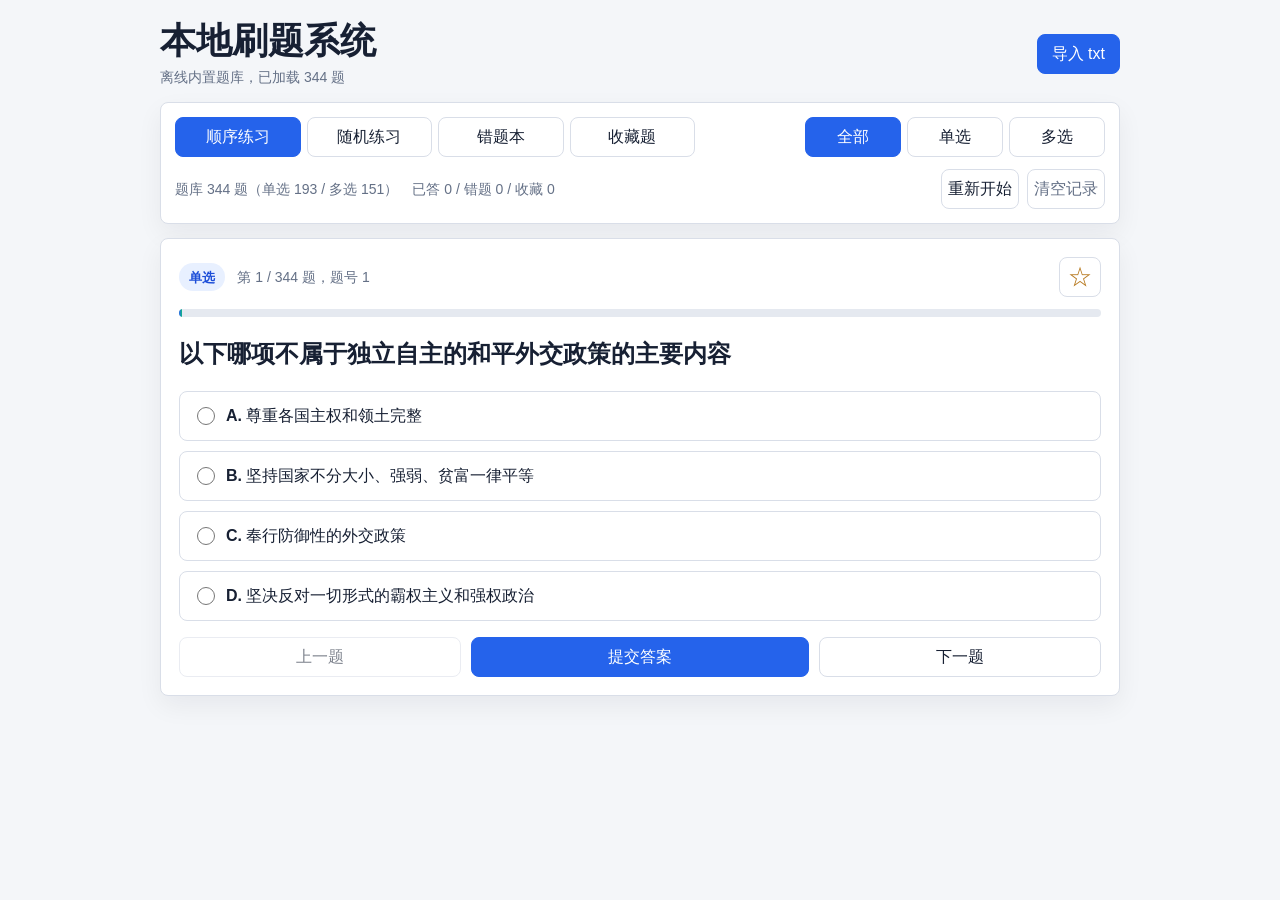
==== tablet-offline.html @ 7bf6f7c2 "publish local quiz system" ====
<!doctype html>
<html lang="zh-CN">
<head>
  <meta charset="utf-8">
  <meta name="viewport" content="width=device-width, initial-scale=1">
  <title>本地刷题系统</title>
  <meta name="theme-color" content="#2563eb">
  <meta name="apple-mobile-web-app-capable" content="yes">
  <meta name="apple-mobile-web-app-title" content="刷题系统">
  <meta name="apple-mobile-web-app-status-bar-style" content="default">
  <link rel="manifest" href="manifest.webmanifest">
  <link rel="icon" href="icon.svg" type="image/svg+xml">
  <style>
:root {
  color-scheme: light;
  --bg: #f4f6f9;
  --panel: #ffffff;
  --text: #172033;
  --muted: #647086;
  --line: #d9dee8;
  --primary: #2563eb;
  --primary-dark: #1d4ed8;
  --success: #15803d;
  --danger: #b91c1c;
  --warning: #b7791f;
  --focus: rgba(37, 99, 235, 0.18);
}

* {
  box-sizing: border-box;
}

body {
  margin: 0;
  min-height: 100vh;
  background: var(--bg);
  color: var(--text);
  font-family: -apple-system, BlinkMacSystemFont, "Segoe UI", "Microsoft YaHei", sans-serif;
  line-height: 1.5;
}

button,
input {
  font: inherit;
}

button {
  min-height: 40px;
  border: 1px solid var(--line);
  border-radius: 8px;
  background: #fff;
  color: var(--text);
  cursor: pointer;
  transition: background 0.15s ease, border-color 0.15s ease, color 0.15s ease;
}

button:hover {
  border-color: var(--primary);
}

button:focus-visible,
label:focus-within {
  outline: 3px solid var(--focus);
  outline-offset: 2px;
}

button:disabled {
  cursor: not-allowed;
  opacity: 0.55;
}

.app-shell {
  width: min(960px, calc(100% - 24px));
  margin: 0 auto;
  padding: 20px 0 32px;
}

.app-header {
  display: flex;
  align-items: center;
  justify-content: space-between;
  gap: 16px;
  margin-bottom: 14px;
}

.app-header h1 {
  margin: 0;
  font-size: clamp(24px, 4vw, 36px);
  line-height: 1.15;
  letter-spacing: 0;
}

.app-header p {
  margin: 6px 0 0;
  color: var(--muted);
  font-size: 14px;
}

.panel {
  border: 1px solid var(--line);
  border-radius: 8px;
  background: var(--panel);
  box-shadow: 0 10px 26px rgba(17, 24, 39, 0.06);
}

.controls-panel {
  padding: 14px;
  margin-bottom: 14px;
}

.control-row {
  display: flex;
  align-items: center;
  justify-content: space-between;
  gap: 12px;
}

.control-row.secondary {
  margin-top: 12px;
}

.segmented {
  display: grid;
  grid-template-columns: repeat(4, minmax(0, 1fr));
  gap: 6px;
  width: min(100%, 520px);
}

.segmented.compact {
  grid-template-columns: repeat(3, minmax(0, 1fr));
  width: min(100%, 300px);
}

.segmented button {
  padding: 0 12px;
  white-space: nowrap;
}

.segmented button.active {
  border-color: var(--primary);
  background: var(--primary);
  color: #fff;
}

.file-button {
  display: inline-flex;
  align-items: center;
  justify-content: center;
  min-height: 40px;
  padding: 0 14px;
  border: 1px solid var(--primary);
  border-radius: 8px;
  background: var(--primary);
  color: #fff;
  cursor: pointer;
  white-space: nowrap;
}

.file-button input {
  display: none;
}

.stats {
  display: flex;
  flex-wrap: wrap;
  gap: 8px 14px;
  color: var(--muted);
  font-size: 14px;
}

.action-row {
  display: flex;
  gap: 8px;
  white-space: nowrap;
}

.muted {
  color: var(--muted);
}

.empty-panel {
  padding: 28px;
  margin-bottom: 14px;
  text-align: center;
}

.empty-panel h2 {
  margin: 0 0 8px;
  font-size: 22px;
}

.empty-panel p {
  margin: 0;
  color: var(--muted);
}

.quiz-panel {
  padding: 18px;
}

.quiz-topline {
  display: flex;
  align-items: center;
  justify-content: space-between;
  gap: 12px;
  margin-bottom: 12px;
}

.badge {
  display: inline-flex;
  align-items: center;
  min-height: 28px;
  padding: 0 10px;
  border-radius: 999px;
  background: #e8f0ff;
  color: #1d4ed8;
  font-size: 13px;
  font-weight: 700;
}

#progressText {
  margin-left: 8px;
  color: var(--muted);
  font-size: 14px;
}

.favorite-btn {
  width: 42px;
  min-width: 42px;
  padding: 0;
  font-size: 24px;
  line-height: 1;
  color: var(--warning);
}

.favorite-btn.active {
  border-color: #f59e0b;
  background: #fff7e6;
}

.progress-track {
  height: 8px;
  overflow: hidden;
  border-radius: 999px;
  background: #e5e9f0;
}

.progress-bar {
  width: 0%;
  height: 100%;
  background: linear-gradient(90deg, var(--primary), #10b981);
  transition: width 0.2s ease;
}

.question-title {
  margin: 18px 0;
  font-size: clamp(19px, 2.4vw, 24px);
  line-height: 1.55;
  letter-spacing: 0;
  white-space: pre-wrap;
}

.options-form {
  display: grid;
  gap: 10px;
}

.option-item {
  display: grid;
  grid-template-columns: 24px 1fr;
  gap: 10px;
  align-items: start;
  min-height: 48px;
  padding: 12px;
  border: 1px solid var(--line);
  border-radius: 8px;
  background: #fff;
  cursor: pointer;
}

.option-item:hover {
  border-color: var(--primary);
}

.option-item input {
  width: 18px;
  height: 18px;
  margin-top: 3px;
  accent-color: var(--primary);
}

.option-text {
  min-width: 0;
  overflow-wrap: anywhere;
  white-space: pre-wrap;
}

.option-key {
  font-weight: 700;
}

.option-item.correct {
  border-color: rgba(21, 128, 61, 0.45);
  background: #f0fdf4;
}

.option-item.wrong {
  border-color: rgba(185, 28, 28, 0.45);
  background: #fef2f2;
}

.result-panel {
  margin-top: 14px;
  padding: 12px;
  border-radius: 8px;
  border: 1px solid var(--line);
  background: #f8fafc;
}

.result-panel.correct {
  border-color: rgba(21, 128, 61, 0.35);
  background: #f0fdf4;
  color: var(--success);
}

.result-panel.wrong {
  border-color: rgba(185, 28, 28, 0.35);
  background: #fef2f2;
  color: var(--danger);
}

.result-panel p {
  margin: 4px 0;
}

.nav-row {
  display: grid;
  grid-template-columns: 1fr 1.2fr 1fr;
  gap: 10px;
  margin-top: 16px;
}

.primary {
  border-color: var(--primary);
  background: var(--primary);
  color: #fff;
}

.primary:hover {
  border-color: var(--primary-dark);
  background: var(--primary-dark);
}

.hidden {
  display: none !important;
}

@media (max-width: 720px) {
  .app-shell {
    width: min(100% - 16px, 960px);
    padding-top: 12px;
  }

  .app-header,
  .control-row,
  .control-row.secondary {
    align-items: stretch;
    flex-direction: column;
  }

  .segmented,
  .segmented.compact {
    width: 100%;
  }

  .stats,
  .action-row {
    width: 100%;
  }

  .action-row {
    display: grid;
    grid-template-columns: 1fr 1fr;
  }

  .nav-row {
    grid-template-columns: 1fr;
  }
}

@media (max-width: 430px) {
  .segmented {
    grid-template-columns: repeat(2, minmax(0, 1fr));
  }

  .segmented.compact {
    grid-template-columns: repeat(3, minmax(0, 1fr));
  }

  .controls-panel,
  .quiz-panel {
    padding: 12px;
  }
}

</style>
</head>
<body>
  <main class="app-shell">
    <header class="app-header">
      <div>
        <h1>本地刷题系统</h1>
        <p id="bankStatus">正在读取 questions.txt...</p>
      </div>
      <label class="file-button">
        导入 txt
        <input id="fileInput" type="file" accept=".txt,text/plain">
      </label>
    </header>

    <section class="panel controls-panel" aria-label="练习控制">
      <div class="control-row">
        <div class="segmented" role="group" aria-label="练习模式">
          <button type="button" class="active" data-mode="sequence">顺序练习</button>
          <button type="button" data-mode="random">随机练习</button>
          <button type="button" data-mode="wrong">错题本</button>
          <button type="button" data-mode="favorite">收藏题</button>
        </div>
        <div class="segmented compact" role="group" aria-label="题型筛选">
          <button type="button" class="active" data-filter="all">全部</button>
          <button type="button" data-filter="single">单选</button>
          <button type="button" data-filter="multiple">多选</button>
        </div>
      </div>

      <div class="control-row secondary">
        <div class="stats">
          <span id="questionCount">题库 0 题</span>
          <span id="recordStats">已答 0 / 错题 0 / 收藏 0</span>
        </div>
        <div class="action-row">
          <button type="button" id="restartBtn">重新开始</button>
          <button type="button" id="clearRecordsBtn" class="muted">清空记录</button>
        </div>
      </div>
    </section>

    <section id="emptyPanel" class="panel empty-panel hidden">
      <h2>未加载题库</h2>
      <p id="emptyMessage">请选择 txt 题库文件。</p>
    </section>

    <section id="quizPanel" class="panel quiz-panel">
      <div class="quiz-topline">
        <div>
          <span id="typeBadge" class="badge">单选</span>
          <span id="progressText">0 / 0</span>
        </div>
        <button type="button" id="favoriteBtn" class="favorite-btn" title="收藏题" aria-label="收藏题">☆</button>
      </div>

      <div class="progress-track" aria-hidden="true">
        <div id="progressBar" class="progress-bar"></div>
      </div>

      <h2 id="questionTitle" class="question-title"></h2>
      <form id="optionsForm" class="options-form"></form>

      <div id="resultPanel" class="result-panel hidden"></div>

      <div class="nav-row">
        <button type="button" id="prevBtn">上一题</button>
        <button type="button" id="submitBtn" class="primary">提交答案</button>
        <button type="button" id="nextBtn">下一题</button>
      </div>
    </section>
  </main>

  <script>
window.EMBEDDED_QUESTIONS = "返回测试练习题库\r\n答题版本\r\n\r\n2026.06.12 19:16\r\n试卷得分0\r\n答题卡\r\n共 344 题\r\n一 、 单选题 ( 共 193 题 )\r\n1\r\n2\r\n3\r\n4\r\n5\r\n6\r\n7\r\n8\r\n9\r\n10\r\n11\r\n12\r\n13\r\n14\r\n15\r\n16\r\n17\r\n18\r\n19\r\n20\r\n21\r\n22\r\n23\r\n24\r\n25\r\n26\r\n27\r\n28\r\n29\r\n30\r\n31\r\n32\r\n33\r\n34\r\n35\r\n36\r\n37\r\n38\r\n39\r\n40\r\n41\r\n42\r\n43\r\n44\r\n45\r\n46\r\n47\r\n48\r\n49\r\n50\r\n51\r\n52\r\n53\r\n54\r\n55\r\n56\r\n57\r\n58\r\n59\r\n60\r\n61\r\n62\r\n63\r\n64\r\n65\r\n66\r\n67\r\n68\r\n69\r\n70\r\n71\r\n72\r\n73\r\n74\r\n75\r\n76\r\n77\r\n78\r\n79\r\n80\r\n81\r\n82\r\n83\r\n84\r\n85\r\n86\r\n87\r\n88\r\n89\r\n90\r\n91\r\n92\r\n93\r\n94\r\n95\r\n96\r\n97\r\n98\r\n99\r\n100\r\n101\r\n102\r\n103\r\n104\r\n105\r\n106\r\n107\r\n108\r\n109\r\n110\r\n111\r\n112\r\n113\r\n114\r\n115\r\n116\r\n117\r\n118\r\n119\r\n120\r\n121\r\n122\r\n123\r\n124\r\n125\r\n126\r\n127\r\n128\r\n129\r\n130\r\n131\r\n132\r\n133\r\n134\r\n135\r\n136\r\n137\r\n138\r\n139\r\n140\r\n141\r\n142\r\n143\r\n144\r\n145\r\n146\r\n147\r\n148\r\n149\r\n150\r\n151\r\n152\r\n153\r\n154\r\n155\r\n156\r\n157\r\n158\r\n159\r\n160\r\n161\r\n162\r\n163\r\n164\r\n165\r\n166\r\n167\r\n168\r\n169\r\n170\r\n171\r\n172\r\n173\r\n174\r\n175\r\n176\r\n177\r\n178\r\n179\r\n180\r\n181\r\n182\r\n183\r\n184\r\n185\r\n186\r\n187\r\n188\r\n189\r\n190\r\n191\r\n192\r\n193\r\n二 、 多选题 ( 共 151 题 )\r\n1\r\n2\r\n3\r\n4\r\n5\r\n6\r\n7\r\n8\r\n9\r\n10\r\n11\r\n12\r\n13\r\n14\r\n15\r\n16\r\n17\r\n18\r\n19\r\n20\r\n21\r\n22\r\n23\r\n24\r\n25\r\n26\r\n27\r\n28\r\n29\r\n30\r\n31\r\n32\r\n33\r\n34\r\n35\r\n36\r\n37\r\n38\r\n39\r\n40\r\n41\r\n42\r\n43\r\n44\r\n45\r\n46\r\n47\r\n48\r\n49\r\n50\r\n51\r\n52\r\n53\r\n54\r\n55\r\n56\r\n57\r\n58\r\n59\r\n60\r\n61\r\n62\r\n63\r\n64\r\n65\r\n66\r\n67\r\n68\r\n69\r\n70\r\n71\r\n72\r\n73\r\n74\r\n75\r\n76\r\n77\r\n78\r\n79\r\n80\r\n81\r\n82\r\n83\r\n84\r\n85\r\n86\r\n87\r\n88\r\n89\r\n90\r\n91\r\n92\r\n93\r\n94\r\n95\r\n96\r\n97\r\n98\r\n99\r\n100\r\n101\r\n102\r\n103\r\n104\r\n105\r\n106\r\n107\r\n108\r\n109\r\n110\r\n111\r\n112\r\n113\r\n114\r\n115\r\n116\r\n117\r\n118\r\n119\r\n120\r\n121\r\n122\r\n123\r\n124\r\n125\r\n126\r\n127\r\n128\r\n129\r\n130\r\n131\r\n132\r\n133\r\n134\r\n135\r\n136\r\n137\r\n138\r\n139\r\n140\r\n141\r\n142\r\n143\r\n144\r\n145\r\n146\r\n147\r\n148\r\n149\r\n150\r\n151\r\n答对\r\n答错\r\n一 、 单选题 ( 共 193 题，0 分 )\r\n1.以下哪项不属于独立自主的和平外交政策的主要内容\r\n \r\n单选题 (0 分) 0分\r\n\r\nA\r\n.\r\n尊重各国主权和领土完整\r\n\r\n\r\nB\r\n.\r\n坚持国家不分大小、强弱、贫富一律平等\r\n\r\n\r\nC\r\n.\r\n奉行防御性的外交政策\r\n\r\n\r\nD\r\n.\r\n坚决反对一切形式的霸权主义和强权政治\r\n\r\n正确答案: C\r\n2.新时代中国外交的基本准则是\r\n \r\n单选题 (0 分) 0分\r\n\r\nA\r\n.\r\n坚持走和平发展道路\r\n\r\n\r\nB\r\n.\r\n推动构建人类命运共同体\r\n\r\n\r\nC\r\n.\r\n弘扬全人类共同价值\r\n\r\n\r\nD\r\n.\r\n推动构建新型国际关系\r\n\r\n正确答案: A\r\n3.秉持（）、相互尊重、互学互鉴理念，构建新型政党关系 \r\n单选题 (0 分) 0分\r\n\r\nA\r\n.\r\n彼此承认\r\n\r\n\r\nB\r\n.\r\n团结友爱\r\n\r\n\r\nC\r\n.\r\n求同存异\r\n\r\n\r\nD\r\n.\r\n沟通交流\r\n\r\n正确答案: C\r\n4.走和平发展道路是由（）决定的\r\n \r\n单选题 (0 分) 0分\r\n\r\nA\r\n.\r\n当今世界百年未有之大变局\r\n\r\n\r\nB\r\n.\r\n中华优秀传统文化\r\n\r\n\r\nC\r\n.\r\n中国共产党性质宗旨和我国社会主义制度\r\n\r\n\r\nD\r\n.\r\n现阶段中国的国际地位\r\n\r\n正确答案: C\r\n5.（  ）年, 习近平在出访中亚和东南亚国家期间,先后提出共建“丝绸之路经济带”和“21世纪海上丝绸之路”的重大倡议, 得到了国际社会的高度关注和积极回应 此题未答\r\n单选题 (0 分) 0分\r\n\r\nA\r\n.\r\n2012\r\n\r\n\r\nB\r\n.\r\n2013\r\n\r\n\r\nC\r\n.\r\n2014\r\n\r\n\r\nD\r\n.\r\n2015\r\n\r\n正确答案: B\r\n6.构建人类命运共同体，就是要携手世界各国人民共同建设持久和平、普遍安全、共同繁荣、开放包容、（    ）的世界。 此题未答\r\n单选题 (0 分) 0分\r\n\r\nA\r\n.\r\n长期发展\r\n\r\n\r\nB\r\n.\r\n清洁美丽\r\n\r\n\r\nC\r\n.\r\n长期共存\r\n\r\n\r\nD\r\n.\r\n美丽和谐\r\n\r\n正确答案: B\r\n7.（   ）是我国对外工作的出发点和落脚点，是中国外交的神圣使命。 此题未答\r\n单选题 (0 分) 0分\r\n\r\nA\r\n.\r\n维护世界和平、促进共同发展\r\n\r\n\r\nB\r\n.\r\n保障国家土地、人口、资源环境\r\n\r\n\r\nC\r\n.\r\n维护国家主权、安全、发展利益\r\n\r\n\r\nD\r\n.\r\n推动建设现代化强国\r\n\r\n正确答案: C\r\n8.下面哪一个不属于“当今世界百年未有之大变局”的表现？\r\n 此题未答\r\n单选题 (0 分) 0分\r\n\r\nA\r\n.\r\n新兴市场国家和发展中国家群体性崛起\r\n\r\n\r\nB\r\n.\r\n人工智能、大数据、量子技术、基因工程等前沿科技不断取得突破\r\n\r\n\r\nC\r\n.\r\n西方发达国家主导的国际政治经济秩序越发难以维系\r\n\r\n\r\nD\r\n.\r\n工业革命以来全球自然资源与生态环境日益遭致破坏\r\n\r\n正确答案: D\r\n9.构建“丝绸之路经济带”，要创新合作模式，加强“五通”，即政策沟通、设施联通、贸易畅通、资金融通和（     ）。 此题未答\r\n单选题 (0 分) 0分\r\n\r\nA\r\n.\r\n情谊相通\r\n\r\n\r\nB\r\n.\r\n和平相通\r\n\r\n\r\nC\r\n.\r\n民心相通\r\n\r\n\r\nD\r\n.\r\n友谊相通\r\n\r\n正确答案: C\r\n10.下列哪项不属于“外交为民”\r\n 此题未答\r\n单选题 (0 分) 0分\r\n\r\nA\r\n.\r\n推动地缘政治多元化\r\n\r\n\r\nB\r\n.\r\n维护我国海外公民和法人正当权益\r\n\r\n\r\nC\r\n.\r\n打造海外民生工程\r\n\r\n\r\nD\r\n.\r\n为海外中国游客提供更安全的旅游环境\r\n\r\n正确答案: A\r\n11.坚持以（      ）为基础走和平发展道路。 此题未答\r\n单选题 (0 分) 0分\r\n\r\nA\r\n.\r\n反对殖民主义、霸权主义\r\n\r\n\r\nB\r\n.\r\n相互尊重、合作共赢\r\n\r\n\r\nC\r\n.\r\n平等互信\r\n\r\n\r\nD\r\n.\r\n包容互鉴\r\n\r\n正确答案: B\r\n12.习近平在莫斯科国际关系学院发表演讲时指出，这个世界越来越成为你中有我、我中有你的命运共同体，和平、发展、合作、（   ）成为时代潮流。 此题未答\r\n单选题 (0 分) 0分\r\n\r\nA\r\n.\r\n自由\r\n\r\n\r\nB\r\n.\r\n民主\r\n\r\n\r\nC\r\n.\r\n共赢\r\n\r\n\r\nD\r\n.\r\n正义\r\n\r\n正确答案: C\r\n13.全球发展倡议，倡导各国坚持（    ）优先。 此题未答\r\n单选题 (0 分) 0分\r\n\r\nA\r\n.\r\n发展\r\n\r\n\r\nB\r\n.\r\n安全\r\n\r\n\r\nC\r\n.\r\n合作\r\n\r\n\r\nD\r\n.\r\n效率\r\n\r\n正确答案: A\r\n14.发展是人类社会永恒的主题，（     ）是发展的前提。 此题未答\r\n单选题 (0 分) 0分\r\n\r\nA\r\n.\r\n领土完整\r\n\r\n\r\nB\r\n.\r\n安全\r\n\r\n\r\nC\r\n.\r\n经济基础\r\n\r\n\r\nD\r\n.\r\n合作\r\n\r\n正确答案: B\r\n15.秉持什么样的全球治理观，对世界的未来和人类的前途至关重要。习近平指出：“要秉持（      ）的原则，倡导全球事务由各国一起商量着办，治理体系由大家携手建设，发展成果由各国人民共同分享。” 此题未答\r\n单选题 (0 分) 0分\r\n\r\nA\r\n.\r\n共商共享共赢\r\n\r\n\r\nB\r\n.\r\n共享共建共治\r\n\r\n\r\nC\r\n.\r\n共商共建共享\r\n\r\n\r\nD\r\n.\r\n 共治共建共赢\r\n\r\n正确答案: C\r\n16.国有企业是中国特色社会主义的重要物质基础和政治基础，关系（ ）地位的巩固，关系我们党的执政地位和执政能力，关系我国社会主义制度。 此题未答\r\n单选题 (0 分) 0分\r\n\r\nA\r\n.\r\n人民主体\r\n\r\nB\r\n.\r\n公有制主体\r\n\r\nC\r\n.\r\n经济体制主体\r\n\r\nD\r\n.\r\n社会发展主体\r\n正确答案: B\r\n17.现代化经济体系必须坚持质量第一、（ ）优先。 此题未答\r\n单选题 (0 分) 0分\r\n\r\nA\r\n.\r\n利益\r\n\r\nB\r\n.\r\n速度\r\n\r\nC\r\n.\r\n人才\r\n\r\nD\r\n.\r\n效益\r\n正确答案: D\r\n18.（ ）的发展理念，相互贯通、相互促进，是具有内在联系的集合体，要统一贯彻，不能顾此失彼，也不能相互替代。 此题未答\r\n单选题 (0 分) 0分\r\n\r\nA\r\n.\r\n改革、和谐、绿色、开放、共享\r\n\r\nB\r\n.\r\n创新、协调、和谐、开放、共赢\r\n\r\nC\r\n.\r\n创新、和谐、绿色、开放、发展\r\n\r\nD\r\n.\r\n创新、协调、绿色、开放、共享\r\n正确答案: D\r\n19.（ ）是发展行动的先导。 此题未答\r\n单选题 (0 分) 0分\r\n\r\nA\r\n.\r\n发展理念\r\n\r\nB\r\n.\r\n发展格局\r\n\r\nC\r\n.\r\n发展方向\r\n\r\nD\r\n.\r\n发展策略\r\n正确答案: A\r\n20.我们乘势而上开启全面建设社会主义现代化国家新征程、向第二个百年奋斗目标进军，这标志着我国进入了一个（ ）。 此题未答\r\n单选题 (0 分) 0分\r\n\r\nA\r\n.\r\n新发展时期\r\n\r\nB\r\n.\r\n新发展方位\r\n\r\nC\r\n.\r\n新发展阶段\r\n\r\nD\r\n.\r\n新发展格局\r\n正确答案: C\r\n21.构建高水平社会主义市场经济体制，关键是要（ ）。 此题未答\r\n单选题 (0 分) 0分\r\n\r\nA\r\n.\r\n处理好政府和市场的关系\r\n\r\nB\r\n.\r\n处理好当前利益和长远利益的关系\r\n\r\nC\r\n.\r\n处理好中国和外国的关系\r\n\r\nD\r\n.\r\n处理好效率和公平的关系\r\n正确答案: A\r\n22.党的十八大以来，我国经济已由高速增长阶段转向（ ）阶段。 此题未答\r\n单选题 (0 分) 0分\r\n\r\nA\r\n.\r\n世界级市场\r\n\r\nB\r\n.\r\n高水平开放\r\n\r\nC\r\n.\r\n强动力转换\r\n\r\nD\r\n.\r\n高质量发展\r\n正确答案: D\r\n23.（ ）是实现高质量发展的指导原则。 此题未答\r\n单选题 (0 分) 0分\r\n\r\nA\r\n.\r\n新发展阶段\r\n\r\nB\r\n.\r\n新发展方位\r\n\r\nC\r\n.\r\n新发展理念\r\n\r\nD\r\n.\r\n供给侧改革\r\n正确答案: C\r\n24.（    ）是人类生存最为基础的条件 此题未答\r\n单选题 (0 分) 0分\r\n\r\nA\r\n.\r\n物质\r\n\r\nB\r\n.\r\n文化\r\n\r\nC\r\n.\r\n民主\r\n\r\nD\r\n.\r\n生态环境\r\n正确答案: D\r\n25. （   ）是关系中华民族永续发展的根本大计 此题未答\r\n单选题 (0 分) 0分\r\n\r\nA\r\n.\r\n经济建设\r\n\r\nB\r\n.\r\n文化建设\r\n\r\nC\r\n.\r\n生态文明建设\r\n\r\nD\r\n.\r\n政治建设\r\n正确答案: C\r\n26.生态文明是人类文明发展的（） 此题未答\r\n单选题 (0 分) 0分\r\n\r\nA\r\n.\r\n发展方向\r\n\r\nB\r\n.\r\n历史趋势\r\n\r\nC\r\n.\r\n根本目标\r\n\r\nD\r\n.\r\n最终趋势\r\n正确答案: B\r\n27.（     ）是最公平的公共产品，是最普惠的民生福祉 此题未答\r\n单选题 (0 分) 0分\r\n\r\nA\r\n.\r\n良好的生态环境\r\n\r\nB\r\n.\r\n充裕的物质供给\r\n\r\nC\r\n.\r\n良好的文化氛围\r\n\r\nD\r\n.\r\n公平的社会环境\r\n正确答案: A\r\n28.防范化解重大风险、精准脱贫、（）是全面建成小康社会的“三大攻坚战” 此题未答\r\n单选题 (0 分) 0分\r\n\r\nA\r\n.\r\n污染防治\r\n\r\nB\r\n.\r\n反腐倡廉\r\n\r\nC\r\n.\r\n水污染治理\r\n\r\nD\r\n.\r\n废气治理\r\n正确答案: A\r\n29.推进（）工作是破解资源环境约束突出问题、实现可持续发展的迫切需要 此题未答\r\n单选题 (0 分) 0分\r\n\r\nA\r\n.\r\n生态文明建设\r\n\r\nB\r\n.\r\n水污染治理\r\n\r\nC\r\n.\r\n“双碳”\r\n\r\nD\r\n.\r\n节能减排\r\n正确答案: C\r\n30.制度的生命力在于（） 此题未答\r\n单选题 (0 分) 0分\r\n\r\nA\r\n.\r\n执行\r\n\r\nB\r\n.\r\n真抓\r\n\r\nC\r\n.\r\n严管\r\n\r\nD\r\n.\r\n落实\r\n正确答案: A\r\n31.制度的关键在（） 此题未答\r\n单选题 (0 分) 0分\r\n\r\nA\r\n.\r\n执行\r\n\r\nB\r\n.\r\n真抓\r\n\r\nC\r\n.\r\n严管\r\n\r\nD\r\n.\r\n落实\r\n正确答案: B\r\n32.（）是全球生态环境治理领域的突出问题，也是全人类共同面临的重大挑战 此题未答\r\n单选题 (0 分) 0分\r\n\r\nA\r\n.\r\n气候变化问题\r\n\r\nB\r\n.\r\n环境污染问题\r\n\r\nC\r\n.\r\n碳排放问题\r\n\r\nD\r\n.\r\n全球变暖问题\r\n正确答案: A\r\n33.中国力争（   ）年前实现碳达峰 此题未答\r\n单选题 (0 分) 0分\r\n\r\nA\r\n.\r\n2030\r\n\r\nB\r\n.\r\n2035\r\n\r\nC\r\n.\r\n2050\r\n\r\nD\r\n.\r\n2060\r\n正确答案: A\r\n34.调整优化（）是从源头推动发展方式绿色转型的重要任务 此题未答\r\n单选题 (0 分) 0分\r\n\r\nA\r\n.\r\n经济结构\r\n\r\nB\r\n.\r\n产业结构\r\n\r\nC\r\n.\r\n能源结构\r\n\r\nD\r\n.\r\n交通运输结构\r\n正确答案: A\r\n35.（ ）是实现中华民族伟大复兴的根本保证。 此题未答\r\n单选题 (0 分) 0分\r\n\r\nA\r\n.\r\n坚持以经济建设为中心\r\n\r\nB\r\n.\r\n坚持改革开放\r\n\r\nC\r\n.\r\n坚持全面依法治国\r\n\r\nD\r\n.\r\n坚持中国共产党领导\r\n正确答案: D\r\n36.（ ）是中国共产党作为马克思主义政党的根本要求。 此题未答\r\n单选题 (0 分) 0分\r\n\r\nA\r\n.\r\n旗帜鲜明讲政治\r\n\r\nB\r\n.\r\n不断提高党员的素质\r\n\r\nC\r\n.\r\n发展和壮大党员的队伍\r\n\r\nD\r\n.\r\n标本兼治反腐败\r\n正确答案: A\r\n37.全面从严治党关键在（ ）。 此题未答\r\n单选题 (0 分) 0分\r\n\r\nA\r\n.\r\n加强党的领导\r\n\r\nB\r\n.\r\n全面\r\n\r\nC\r\n.\r\n严\r\n\r\nD\r\n.\r\n治\r\n正确答案: C\r\n38.（ ）是中国共产党最大的优势、最鲜明的品格。 此题未答\r\n单选题 (0 分) 0分\r\n\r\nA\r\n.\r\n全心全意为人民服务\r\n\r\nB\r\n.\r\n密切联系群众\r\n\r\nC\r\n.\r\n勇于自我革命\r\n\r\nD\r\n.\r\n理论联系实际\r\n正确答案: C\r\n39.党对领导干部提出的政治要求是（ ）。 此题未答\r\n单选题 (0 分) 0分\r\n\r\nA\r\n.\r\n自信自强\r\n\r\nB\r\n.\r\n勤政为民\r\n\r\nC\r\n.\r\n坚决服从领导\r\n\r\nD\r\n.\r\n忠诚干净担当\r\n正确答案: D\r\n40.在党的各项建设中，处于党的基础性建设的是（ ）。 此题未答\r\n单选题 (0 分) 0分\r\n\r\nA\r\n.\r\n制度建设\r\n\r\nB\r\n.\r\n思想建设\r\n\r\nC\r\n.\r\n组织建设\r\n\r\nD\r\n.\r\n反腐败斗争\r\n正确答案: B\r\n41.深入推进党的建设必须以党的（ ）为统领。 此题未答\r\n单选题 (0 分) 0分\r\n\r\nA\r\n.\r\n政治建设\r\n\r\nB\r\n.\r\n思想建设\r\n\r\nC\r\n.\r\n作风建设\r\n\r\nD\r\n.\r\n制度建设\r\n正确答案: A\r\n42.（ ）是党永葆生机活力、走好新的赶考之路的必由之路。 此题未答\r\n单选题 (0 分) 0分\r\n\r\nA\r\n.\r\n全面深化改革\r\n\r\nB\r\n.\r\n全面依法治国\r\n\r\nC\r\n.\r\n全面从严治党\r\n\r\nD\r\n.\r\n全面增加党员人数\r\n正确答案: C\r\n43.（ ）是中国特色社会主义最本质的特征。 此题未答\r\n单选题 (0 分) 0分\r\n\r\nA\r\n.\r\n以经济建设为中心\r\n\r\nB\r\n.\r\n中国共产党的领导\r\n\r\nC\r\n.\r\n以人为本\r\n\r\nD\r\n.\r\n坚持改革开放\r\n正确答案: B\r\n44.历史和现实证明，（ ）就没有中国特色社会主义的产生与发展。 此题未答\r\n单选题 (0 分) 0分\r\n\r\nA\r\n.\r\n没有中国共产党的指导\r\n\r\nB\r\n.\r\n没有中国共产党的组织\r\n\r\nC\r\n.\r\n没有中国共产党的领导\r\n\r\nD\r\n.\r\n没有中国共产党的监督\r\n正确答案: C\r\n45.坚持党总揽全局、协调各方的领导核心地位，（ ）形象地说，这就像“众星捧月”，这个“月”就是中国共产党。 此题未答\r\n单选题 (0 分) 0分\r\n\r\nA\r\n.\r\n毛泽东\r\n\r\nB\r\n.\r\n邓小平\r\n\r\nC\r\n.\r\n江泽民\r\n\r\nD\r\n.\r\n习近平\r\n正确答案: D\r\n46.党的领导制度是我国的（ ）。 此题未答\r\n单选题 (0 分) 0分\r\n\r\nA\r\n.\r\n根本领导制度\r\n\r\nB\r\n.\r\n重要制度\r\n\r\nC\r\n.\r\n基本制度\r\n\r\nD\r\n.\r\n政策策略\r\n正确答案: A\r\n47.中国共产党是以（ ）为根本组织原则和领导制度的马克思主义政党。 此题未答\r\n单选题 (0 分) 0分\r\n\r\nA\r\n.\r\n群众路线\r\n\r\nB\r\n.\r\n党章\r\n\r\nC\r\n.\r\n民主集中制\r\n\r\nD\r\n.\r\n政治纪律\r\n正确答案: C\r\n48.（）是两岸关系的政治基础。 此题未答\r\n单选题 (0 分) 0分\r\n\r\nA\r\n.\r\n继续推进两岸“三通”\r\n\r\nB\r\n.\r\n促进两岸人文交流\r\n\r\nC\r\n.\r\n协商解决两岸同胞关心的问题\r\n\r\nD\r\n.\r\n一个中国原则\r\n正确答案: D\r\n49.一国两制就是在统一的国家之内，国家主体实行（），个别地区依法实行资本主义制度。 此题未答\r\n单选题 (0 分) 0分\r\n\r\nA\r\n.\r\n现代化\r\n\r\nB\r\n.\r\n军事工作\r\n\r\nC\r\n.\r\n社会主义制度\r\n\r\nD\r\n.\r\n资本主义制度\r\n正确答案: C\r\n50.（）是习近平总书记亲自谋划、亲自部署、亲自推动的重大国家战略。 此题未答\r\n单选题 (0 分) 0分\r\n\r\nA\r\n.\r\n“十四五”规划\r\n\r\nB\r\n.\r\n长江经济带发展\r\n\r\nC\r\n.\r\n粤港澳大湾区建设\r\n\r\nD\r\n.\r\n“一带一路”高质量发展\r\n正确答案: C\r\n51.中央依据宪法和基本法对特别行政区拥有（）。 此题未答\r\n单选题 (0 分) 0分\r\n\r\nA\r\n.\r\n行政管理权\r\n\r\nB\r\n.\r\n高度自治权\r\n\r\nC\r\n.\r\n全面管治权\r\n\r\nD\r\n.\r\n独立的司法权和终审权\r\n正确答案: C\r\n52.社会主义民主政治的本质特征是（ ） 此题未答\r\n单选题 (0 分) 0分\r\n\r\nA\r\n.\r\n人民当家作主\r\n\r\nB\r\n.\r\n党的领导\r\n\r\nC\r\n.\r\n依法治国\r\n\r\nD\r\n.\r\n全过程人民民主\r\n正确答案: A\r\n53.党的二十大指出，（ ）是社会主义民主政治的本质属性 此题未答\r\n单选题 (0 分) 0分\r\n\r\nA\r\n.\r\n人民当家作主\r\n\r\nB\r\n.\r\n党的领导\r\n\r\nC\r\n.\r\n依法治国\r\n\r\nD\r\n.\r\n全过程人民民主\r\n正确答案: D\r\n54.发展社会主义民主政治是中国共产党团结带领中国人民实现中华民族伟大复兴中国梦的政治保证。党领导人民治理国家的基本方式是（ ） 此题未答\r\n单选题 (0 分) 0分\r\n\r\nA\r\n.\r\n党的领导\r\n\r\nB\r\n.\r\n人民当家作主\r\n\r\nC\r\n.\r\n依法治国\r\n\r\nD\r\n.\r\n协商民主\r\n正确答案: C\r\n55.发展社会主义民主政治，最根本的是要（ ） 此题未答\r\n单选题 (0 分) 0分\r\n\r\nA\r\n.\r\n坚持党的领导、人民当家作主和依法治国的有机统一\r\n\r\nB\r\n.\r\n实现民主政治的制度化、规范化、程序化\r\n\r\nC\r\n.\r\n充分发挥人民群众的监督作用\r\n\r\nD\r\n.\r\n有领导、有步骤地推进政治体制改革\r\n正确答案: A\r\n56.民主不是装饰品，不是用来做摆设的，而是要用来解决人民需要解决的问题的。一个国家民主不民主，关键在于是不是真正做到了（ ）。 此题未答\r\n单选题 (0 分) 0分\r\n\r\nA\r\n.\r\n人民当家作主\r\n\r\nB\r\n.\r\n依法治国\r\n\r\nC\r\n.\r\n坚持人民民主\r\n\r\nD\r\n.\r\n以人民为中心\r\n正确答案: A\r\n57.发展全过程人民民主是中国式现代化的（ ） 此题未答\r\n单选题 (0 分) 0分\r\n\r\nA\r\n.\r\n主要特征\r\n\r\nB\r\n.\r\n基本内涵\r\n\r\nC\r\n.\r\n本质要求\r\n\r\nD\r\n.\r\n显著特色\r\n正确答案: C\r\n58.“发展全过程人民民主”作为习近平新时代中国特色社会主义思想的重要内容纳入“十个明确”之中，是党的（ ）。 此题未答\r\n单选题 (0 分) 0分\r\n\r\nA\r\n.\r\n十九大\r\n\r\nB\r\n.\r\n十九届六中全会\r\n\r\nC\r\n.\r\n二十大\r\n\r\nD\r\n.\r\n二十届二中全会\r\n正确答案: B\r\n59.（ ）是全过程人民民主的重要体现，保障了基层群众广泛、直接、有效行使民主权利，彰显了人民当家作主的广泛性、真实性、有效性。 此题未答\r\n单选题 (0 分) 0分\r\n\r\nA\r\n.\r\n社会民主\r\n\r\nB\r\n.\r\n协商民主\r\n\r\nC\r\n.\r\n人民民主\r\n\r\nD\r\n.\r\n基层民主\r\n正确答案: D\r\n60.（    ）是人类生存最为基础的条件 此题未答\r\n单选题 (0 分) 0分\r\n\r\nA\r\n.\r\n物质\r\n\r\nB\r\n.\r\n文化\r\n\r\nC\r\n.\r\n民主\r\n\r\nD\r\n.\r\n生态环境\r\n正确答案: D\r\n61. （   ）是关系中华民族永续发展的根本大计 此题未答\r\n单选题 (0 分) 0分\r\n\r\nA\r\n.\r\n经济建设\r\n\r\nB\r\n.\r\n文化建设\r\n\r\nC\r\n.\r\n生态文明建设\r\n\r\nD\r\n.\r\n政治建设\r\n正确答案: C\r\n62.生态文明是人类文明发展的（） 此题未答\r\n单选题 (0 分) 0分\r\n\r\nA\r\n.\r\n发展方向\r\n\r\nB\r\n.\r\n历史趋势\r\n\r\nC\r\n.\r\n根本目标\r\n\r\nD\r\n.\r\n最终趋势\r\n正确答案: B\r\n63.（     ）是最公平的公共产品，是最普惠的民生福祉 此题未答\r\n单选题 (0 分) 0分\r\n\r\nA\r\n.\r\n良好的生态环境\r\n\r\nB\r\n.\r\n充裕的物质供给\r\n\r\nC\r\n.\r\n良好的文化氛围\r\n\r\nD\r\n.\r\n公平的社会环境\r\n正确答案: A\r\n64.防范化解重大风险、精准脱贫、（）是全面建成小康社会的“三大攻坚战” 此题未答\r\n单选题 (0 分) 0分\r\n\r\nA\r\n.\r\n污染防治\r\n\r\nB\r\n.\r\n反腐倡廉\r\n\r\nC\r\n.\r\n水污染治理\r\n\r\nD\r\n.\r\n废气治理\r\n正确答案: A\r\n65.推进（）工作是破解资源环境约束突出问题、实现可持续发展的迫切需要 此题未答\r\n单选题 (0 分) 0分\r\n\r\nA\r\n.\r\n生态文明建设\r\n\r\nB\r\n.\r\n水污染治理\r\n\r\nC\r\n.\r\n“双碳”\r\n\r\nD\r\n.\r\n节能减排\r\n正确答案: C\r\n66.制度的生命力在于（） 此题未答\r\n单选题 (0 分) 0分\r\n\r\nA\r\n.\r\n执行\r\n\r\nB\r\n.\r\n真抓\r\n\r\nC\r\n.\r\n严管\r\n\r\nD\r\n.\r\n落实\r\n正确答案: A\r\n67.制度的关键在（） 此题未答\r\n单选题 (0 分) 0分\r\n\r\nA\r\n.\r\n执行\r\n\r\nB\r\n.\r\n真抓\r\n\r\nC\r\n.\r\n严管\r\n\r\nD\r\n.\r\n落实\r\n正确答案: B\r\n68.（）是全球生态环境治理领域的突出问题，也是全人类共同面临的重大挑战 此题未答\r\n单选题 (0 分) 0分\r\n\r\nA\r\n.\r\n气候变化问题\r\n\r\nB\r\n.\r\n环境污染问题\r\n\r\nC\r\n.\r\n碳排放问题\r\n\r\nD\r\n.\r\n全球变暖问题\r\n正确答案: A\r\n69.中国力争（   ）年前实现碳达峰 此题未答\r\n单选题 (0 分) 0分\r\n\r\nA\r\n.\r\n2030\r\n\r\nB\r\n.\r\n2035\r\n\r\nC\r\n.\r\n2050\r\n\r\nD\r\n.\r\n2060\r\n正确答案: A\r\n70.调整优化（）是从源头推动发展方式绿色转型的重要任务 此题未答\r\n单选题 (0 分) 0分\r\n\r\nA\r\n.\r\n经济结构\r\n\r\nB\r\n.\r\n产业结构\r\n\r\nC\r\n.\r\n能源结构\r\n\r\nD\r\n.\r\n交通运输结构\r\n正确答案: A\r\n71.（）是中国特色社会主义的本质要求和重要保障。 此题未答\r\n单选题 (0 分) 0分\r\n\r\nA\r\n.\r\n全面建设社会主义现代化国家\r\n\r\nB\r\n.\r\n全面依法治国\r\n\r\nC\r\n.\r\n全面深化改革\r\n\r\nD\r\n.\r\n全面从严治党\r\n正确答案: B\r\n72.（）是推进全面依法治国的根本保证。 此题未答\r\n单选题 (0 分) 0分\r\n\r\nA\r\n.\r\n党的领导\r\n\r\nB\r\n.\r\n人民当家作主\r\n\r\nC\r\n.\r\n社会和谐稳定\r\n\r\nD\r\n.\r\n经济社会发展\r\n正确答案: A\r\n73.全面依法治国最广泛、最深厚的基础是（）。 此题未答\r\n单选题 (0 分) 0分\r\n\r\nA\r\n.\r\n党的领导\r\n\r\nB\r\n.\r\n社会稳定\r\n\r\nC\r\n.\r\n人民\r\n\r\nD\r\n.\r\n社会主义民主\r\n正确答案: C\r\n74.（）是国家治理体系和治理能力的重要依托。 此题未答\r\n单选题 (0 分) 0分\r\n\r\nA\r\n.\r\n法治\r\n\r\nB\r\n.\r\n民主\r\n\r\nC\r\n.\r\n人民\r\n\r\nD\r\n.\r\n党的领导\r\n正确答案: A\r\n75.（）是推进全面依法治国的总抓手。 此题未答\r\n单选题 (0 分) 0分\r\n\r\nA\r\n.\r\n中国特色社会主义法治国家\r\n\r\nB\r\n.\r\n中国特色社会主义法治体系\r\n\r\nC\r\n.\r\n中国特色社会主义法治道路\r\n\r\nD\r\n.\r\n中国特色社会主义法治制度\r\n正确答案: B\r\n76.（）是法治的生命线。 此题未答\r\n单选题 (0 分) 0分\r\n\r\nA\r\n.\r\n公正\r\n\r\nB\r\n.\r\n民主\r\n\r\nC\r\n.\r\n诚信\r\n\r\nD\r\n.\r\n和谐\r\n正确答案: A\r\n77.（）作为治国安邦的总章程和国家的根本法，具有最高的法律效力。 此题未答\r\n单选题 (0 分) 0分\r\n\r\nA\r\n.\r\n民法\r\n\r\nB\r\n.\r\n公务员法\r\n\r\nC\r\n.\r\n政府组织法\r\n\r\nD\r\n.\r\n宪法\r\n正确答案: D\r\n78.（）是我国宪法明确规定的社会主义法治的基本原则。 此题未答\r\n单选题 (0 分) 0分\r\n\r\nA\r\n.\r\n司法独立\r\n\r\nB\r\n.\r\n法律面前人人平等\r\n\r\nC\r\n.\r\n树立和维护法律权威\r\n\r\nD\r\n.\r\n严格依法办事\r\n正确答案: B\r\n79.我国宪法规定：“中华人民共和国实行依法治国，建设社会主义法治国家”。（）是依法治国的前提。 此题未答\r\n单选题 (0 分) 0分\r\n\r\nA\r\n.\r\n建立科学完备的法律体系\r\n\r\nB\r\n.\r\n国家行政机关依法行政\r\n\r\nC\r\n.\r\n司法机关公正司法.严格执法\r\n\r\nD\r\n.\r\n加强法制教育，增强法制观念\r\n正确答案: A\r\n80.建设中国特色社会主义法治体系，必须坚持立法先行，抓住提高（）这个关键。 此题未答\r\n单选题 (0 分) 0分\r\n\r\nA\r\n.\r\n立法规则\r\n\r\nB\r\n.\r\n立法数量\r\n\r\nC\r\n.\r\n立法原则\r\n\r\nD\r\n.\r\n立法质量\r\n正确答案: D\r\n81.全面依法治国是中国特色社会主义的本质要求和重要保障，是国家治理的一场深刻革命。关于全面推进依法治国的基本原则，下列说法不准确的是：（）。 此题未答\r\n单选题 (0 分) 0分\r\n\r\nA\r\n.\r\n坚持中国共产党的领导\r\n\r\nB\r\n.\r\n坚持人民主体地位，以保障人民根本利益为出发点\r\n\r\nC\r\n.\r\n坚持依法治国和以德治国相结合，要将所有的传统道德转化为法律\r\n\r\nD\r\n.\r\n坚持从中国实际和我国基本国情出发，同改革开放不断深化相适应\r\n正确答案: C\r\n82.党的（）通过的《中共中央关于全面推进依法治国若干重大问题的决定》，提出全面依法治国的总目标是建设中国特色社会主义法治体系、建设社会主义法治国家。 此题未答\r\n单选题 (0 分) 0分\r\n\r\nA\r\n.\r\n十八大\r\n\r\nB\r\n.\r\n十八届三中全会\r\n\r\nC\r\n.\r\n十八届四中全会\r\n\r\nD\r\n.\r\n十九大\r\n正确答案: C\r\n83.中国特色社会主义是实现中华民族伟大复兴的（ ）。 此题未答\r\n单选题 (0 分) 0分\r\n\r\nA\r\n.\r\n精神力量\r\n\r\nB\r\n.\r\n行动指南\r\n\r\nC\r\n.\r\n必由之路\r\n\r\nD\r\n.\r\n根本保障\r\n正确答案: C\r\n84.）作出中国特色社会主义进入了新时代这个重大政治论断，这是我国发展新的历史方位。 此题未答\r\n单选题 (0 分) 0分\r\n\r\nA\r\n.\r\n党的十七大\r\n\r\nB\r\n.\r\n党的十八大\r\n\r\nC\r\n.\r\n党的十九大\r\n\r\nD\r\n.\r\n党的二十大\r\n正确答案: C\r\n85.习近平总书记在十九大报告中指出，中国特色社会主义进入新时代，我国社会主要矛盾已经转化为（ ）。 此题未答\r\n单选题 (0 分) 0分\r\n\r\nA\r\n.\r\n人民日益增长的美好生活需要和不平衡不充分的发展之间的矛盾\r\n\r\nB\r\n.\r\n无产阶级同资产阶级之间的矛盾\r\n\r\nC\r\n.\r\n官僚资本同民族资本之间的矛盾\r\n\r\nD\r\n.\r\n人民日益增长的物质文化需要同落后的社会生产之间的矛盾。\r\n正确答案: A\r\n86.（ ）是坚持和发展中国特色社会主义的行动指南。 此题未答\r\n单选题 (0 分) 0分\r\n\r\nA\r\n.\r\n党的基本路线\r\n\r\nB\r\n.\r\n党的基本理论\r\n\r\nC\r\n.\r\n党的基本方略\r\n\r\nD\r\n.\r\n党的基本政策\r\n正确答案: B\r\n87.（ ）为中国特色社会主义奠定了思想前提和理论基础。 此题未答\r\n单选题 (0 分) 0分\r\n\r\nA\r\n.\r\n科学社会主义基本原则\r\n\r\nB\r\n.\r\n四项基本原则\r\n\r\nC\r\n.\r\n科学把握历史新方位\r\n\r\nD\r\n.\r\n实事求是的基本路线\r\n正确答案: A\r\n88.（）是当代中国发展进步的根本制度保障，具有明显制度优势。 此题未答\r\n单选题 (0 分) 0分\r\n\r\nA\r\n.\r\n中国特色社会主义经济制度\r\n\r\nB\r\n.\r\n中国特色社会主义制度\r\n\r\nC\r\n.\r\n中国特色社会主义理论体系\r\n\r\nD\r\n.\r\n中国特色社会主义道路\r\n正确答案: B\r\n89.（）是民族复兴的根基，社会稳定是国家强盛的前提。 此题未答\r\n单选题 (0 分) 0分\r\n\r\nA\r\n.\r\n经济发展\r\n\r\nB\r\n.\r\n国家安全\r\n\r\nC\r\n.\r\n文化教育\r\n\r\nD\r\n.\r\n依法治国\r\n正确答案: B\r\n90.人民军队在新形势下强军目标是：听党指挥、能打胜仗、作风优良。这意味着我国要建设一支强大的人民军队。以下属于要建设一支强大的人民军队的原因的是（）。 此题未答\r\n单选题 (0 分) 0分\r\n\r\nA\r\n.\r\n人民军队要坚持科技强军战略\r\n\r\nB\r\n.\r\n人民军队是人民民主专政的坚强柱石\r\n\r\nC\r\n.\r\n国防观念决定国防素质的高低\r\n\r\nD\r\n.\r\n必须要坚持党对人民军队的绝对领导\r\n正确答案: B\r\n91.中国武装力量是指（）。 此题未答\r\n单选题 (0 分) 0分\r\n\r\nA\r\n.\r\n中国人民解放军的陆军、海军、空军、火箭军\r\n\r\nB\r\n.\r\n中国人民解放军和中国人民武装警察部队\r\n\r\nC\r\n.\r\n中国人民解放军、中国人民武装警察部队和民兵\r\n\r\nD\r\n.\r\n中国人民解放军和民兵\r\n正确答案: C\r\n92.中国国防的主体是（）。 此题未答\r\n单选题 (0 分) 0分\r\n\r\nA\r\n.\r\n国家，包括全体国民\r\n\r\nB\r\n.\r\n武装力量\r\n\r\nC\r\n.\r\n军队\r\n\r\nD\r\n.\r\n民兵\r\n正确答案: A\r\n93.关于党在新时代的强军目标，下列说法正确的是（）。 此题未答\r\n单选题 (0 分) 0分\r\n\r\nA\r\n.\r\n力争到本世纪中叶基本实现国防和军队现代化\r\n\r\nB\r\n.\r\n到2035年把人民军队全面建成世界一流军队\r\n\r\nC\r\n.\r\n确保到2020年全面实现机械化\r\n\r\nD\r\n.\r\n建设一支听党指挥、能打胜仗、作风优良的人民军队\r\n正确答案: D\r\n94.能打胜仗是（）,反映军队的根本职能和军队建设的根本指向。 此题未答\r\n单选题 (0 分) 0分\r\n\r\nA\r\n.\r\n核心\r\n\r\nB\r\n.\r\n保证\r\n\r\nC\r\n.\r\n灵魂\r\n\r\nD\r\n.\r\n关键\r\n正确答案: A\r\n95.坚持走中国特色强军之路，全面推进国防和军队现代化，到（）把人民军队全面建成世界一流军队。 此题未答\r\n单选题 (0 分) 0分\r\n\r\nA\r\n.\r\n本世纪末\r\n\r\nB\r\n.\r\n二〇二〇\r\n\r\nC\r\n.\r\n本世纪中叶\r\n\r\nD\r\n.\r\n二〇三五\r\n正确答案: C\r\n96.加强党组织建设，必须深化政治整训，严肃党内政治生活，加强（）训练，常态用好批评和自我批评武器，发展积极健康的党内政治文化。 此题未答\r\n单选题 (0 分) 0分\r\n\r\nA\r\n.\r\n政治能力\r\n\r\nB\r\n.\r\n领导能力\r\n\r\nC\r\n.\r\n党务能力\r\n\r\nD\r\n.\r\n业务能力\r\n正确答案: A\r\n97.中央军委是党和国家的最高（）领导机关，统一领导指挥全国武装力量。 此题未答\r\n单选题 (0 分) 0分\r\n\r\nA\r\n.\r\n政治\r\n\r\nB\r\n.\r\n军事\r\n\r\nC\r\n.\r\n行政\r\n\r\nD\r\n.\r\n作战\r\n正确答案: B\r\n98.党对军队绝对领导是（）。 此题未答\r\n单选题 (0 分) 0分\r\n\r\nA\r\n.\r\n独立的领导\r\n\r\nB\r\n.\r\n直接的领导\r\n\r\nC\r\n.\r\n全面的领导\r\n\r\nD\r\n.\r\n独立的、直接的、全面的领导\r\n正确答案: D\r\n99.总体国家安全观关键在（）。 此题未答\r\n单选题 (0 分) 0分\r\n\r\nA\r\n.\r\n国土安全\r\n\r\nB\r\n.\r\n坚持全国一盘棋\r\n\r\nC\r\n.\r\n经济安全\r\n\r\nD\r\n.\r\n总体\r\n正确答案: D\r\n100.（）是人民幸福安康的基本要求，是安邦定国的重要基石。 此题未答\r\n单选题 (0 分) 0分\r\n\r\nA\r\n.\r\n国家富强\r\n\r\nB\r\n.\r\n人民富裕\r\n\r\nC\r\n.\r\n社会稳定\r\n\r\nD\r\n.\r\n国家安全\r\n正确答案: D\r\n101.（）是国家安全的准则。 此题未答\r\n单选题 (0 分) 0分\r\n\r\nA\r\n.\r\n政治安全\r\n\r\nB\r\n.\r\n国家利益至上\r\n\r\nC\r\n.\r\n人民安全\r\n\r\nD\r\n.\r\n国际安全\r\n正确答案: B\r\n102.国家安全工作，归根结底是（）。 此题未答\r\n单选题 (0 分) 0分\r\n\r\nA\r\n.\r\n实现世界和平\r\n\r\nB\r\n.\r\n保证国家稳定\r\n\r\nC\r\n.\r\n保障人民利益\r\n\r\nD\r\n.\r\n维护社会治安\r\n正确答案: C\r\n103.每年（）被确定为全民国家安全教育日 此题未答\r\n单选题 (0 分) 0分\r\n\r\nA\r\n.\r\n3月5日\r\n\r\nB\r\n.\r\n4月15日\r\n\r\nC\r\n.\r\n5月15日\r\n\r\nD\r\n.\r\n6月5日\r\n正确答案: B\r\n104.坚持中国特色国家安全道路，必须坚持总体国家安全观，以（）为宗旨。 此题未答\r\n单选题 (0 分) 0分\r\n\r\nA\r\n.\r\n经济安全\r\n\r\nB\r\n.\r\n军事安全\r\n\r\nC\r\n.\r\n政治安全\r\n\r\nD\r\n.\r\n人民安全\r\n正确答案: D\r\n105.（）的核心是政权安全和制度安全，最根本的就是维护中国共产党的领导和执政地位、维护中国特色社会主义制度。 此题未答\r\n单选题 (0 分) 0分\r\n\r\nA\r\n.\r\n经济安全\r\n\r\nB\r\n.\r\n军事安全\r\n\r\nC\r\n.\r\n政治安全\r\n\r\nD\r\n.\r\n人民安全\r\n正确答案: C\r\n106.（）与人民群众切身利益关系最密切，是人民群众安全感的晴雨表，是社会安定的风向标。 此题未答\r\n单选题 (0 分) 0分\r\n\r\nA\r\n.\r\n经济安全\r\n\r\nB\r\n.\r\n军事安全\r\n\r\nC\r\n.\r\n政治安全\r\n\r\nD\r\n.\r\n社会安全\r\n正确答案: D\r\n107.（ ）是更基础、更广泛、更深厚的自信，是一个国家、一个民族发展中最基本、最深沉、最持久的力量。 此题未答\r\n单选题 (0 分) 0分\r\n\r\nA\r\n.\r\n文化自信\r\n\r\nB\r\n.\r\n文化自觉\r\n\r\nC\r\n.\r\n文化软实力\r\n\r\nD\r\n.\r\n中国特色社会主义文化\r\n正确答案: A\r\n108.我们坚定文化自信的深厚基础源自于（ ） 此题未答\r\n单选题 (0 分) 0分\r\n\r\nA\r\n.\r\n中华优秀传统文化\r\n\r\nB\r\n.\r\n革命文化\r\n\r\nC\r\n.\r\n社会主义先进文化\r\n\r\nD\r\n.\r\n中国特色社会主义伟大实践\r\n正确答案: A\r\n109.（ ）是推动社会主义文化繁荣兴盛的唯一正确道路。 此题未答\r\n单选题 (0 分) 0分\r\n\r\nA\r\n.\r\n坚持中国特色社会主义法治发展道路\r\n\r\nB\r\n.\r\n坚持中国特色社会主义政治发展道路\r\n\r\nC\r\n.\r\n坚持中国特色社会主义文化发展道路\r\n\r\nD\r\n.\r\n坚持中国特色社会主义生态发展道路\r\n正确答案: C\r\n110.坚持马克思主义在意识形态领域指导地位的制度是中国特色社会主义制度体系的一项（ ） 此题未答\r\n单选题 (0 分) 0分\r\n\r\nA\r\n.\r\n根本制度\r\n\r\nB\r\n.\r\n基本制度\r\n\r\nC\r\n.\r\n重要制度\r\n\r\nD\r\n.\r\n其它制度\r\n正确答案: A\r\n111.传承发展中华优秀传统文化，要深刻把握中华文明的突出特性。下列属于中华文明的突出特性的是（ ）①连续性 ②创新性 ③统一性 ④多样性 ⑤包容性 ⑥和平性 此题未答\r\n单选题 (0 分) 0分\r\n\r\nA\r\n.\r\n①②③④⑤⑥\r\n\r\nB\r\n.\r\n①②③④⑤\r\n\r\nC\r\n.\r\n①②④⑤⑥\r\n\r\nD\r\n.\r\n①②③⑤⑥\r\n正确答案: D\r\n112.一个国家的文化软实力，从根本上说，取决于其（ ） 此题未答\r\n单选题 (0 分) 0分\r\n\r\nA\r\n.\r\n国际传播能力\r\n\r\nB\r\n.\r\n国家的综合国力\r\n\r\nC\r\n.\r\n核心价值观的生命力、凝聚力、感召力\r\n\r\nD\r\n.\r\n国际话语权\r\n正确答案: C\r\n113.新闻舆论工作有鲜明的意识形态属性，（ ）是做好新闻舆论工作的第一位要求。 此题未答\r\n单选题 (0 分) 0分\r\n\r\nA\r\n.\r\n做大做强主流舆论阵地\r\n\r\nB\r\n.\r\n坚持正确的政治方向\r\n\r\nC\r\n.\r\n弘扬正能量\r\n\r\nD\r\n.\r\n管好用好互联网\r\n正确答案: B\r\n114.繁荣发展文化事业和文化产业，是满足人民精神文化需求、保障人民文化权益的（ ） 此题未答\r\n单选题 (0 分) 0分\r\n\r\nA\r\n.\r\n必经之路\r\n\r\nB\r\n.\r\n前提基础\r\n\r\nC\r\n.\r\n基本途径\r\n\r\nD\r\n.\r\n重要保障\r\n正确答案: C\r\n115.文化软实力集中体现了一个国家基于文化而具有的凝聚力和（ ），以及由此产生的吸引力和影响力。 此题未答\r\n单选题 (0 分) 0分\r\n\r\nA\r\n.\r\n精神力\r\n\r\nB\r\n.\r\n软实力\r\n\r\nC\r\n.\r\n向心力\r\n\r\nD\r\n.\r\n生命力\r\n正确答案: D\r\n116.核心价值观是一个民族赖以维系的（ ），是一个国家共同的思想道德基础。 此题未答\r\n单选题 (0 分) 0分\r\n\r\nA\r\n.\r\n精神纽带\r\n\r\nB\r\n.\r\n精神阵地\r\n\r\nC\r\n.\r\n精神家园\r\n\r\nD\r\n.\r\n精神力量\r\n正确答案: A\r\n117.必须坚持（）是第一生产力。 此题未答\r\n单选题 (0 分) 0分\r\n\r\nA\r\n.\r\n人才\r\n\r\nB\r\n.\r\n资源\r\n\r\nC\r\n.\r\n科技\r\n\r\nD\r\n.\r\n环境\r\n正确答案: C\r\n118.（）是发展第一动力。 此题未答\r\n单选题 (0 分) 0分\r\n\r\nA\r\n.\r\n科技\r\n\r\nB\r\n.\r\n人才\r\n\r\nC\r\n.\r\n创新\r\n\r\nD\r\n.\r\n党的领导\r\n正确答案: C\r\n119.（）提出“科学技术是第一生产力”。 此题未答\r\n单选题 (0 分) 0分\r\n\r\nA\r\n.\r\n毛泽东\r\n\r\nB\r\n.\r\n邓小平\r\n\r\nC\r\n.\r\n习近平\r\n\r\nD\r\n.\r\n胡锦涛\r\n正确答案: B\r\n120.科教兴国是我国的（）。 此题未答\r\n单选题 (0 分) 0分\r\n\r\nA\r\n.\r\n基本国策\r\n\r\nB\r\n.\r\n基本政策\r\n\r\nC\r\n.\r\n基本路线\r\n\r\nD\r\n.\r\n基本战略\r\n正确答案: A\r\n121.（）是民族振兴、社会进步的基石。 此题未答\r\n单选题 (0 分) 0分\r\n\r\nA\r\n.\r\n科技\r\n\r\nB\r\n.\r\n教育\r\n\r\nC\r\n.\r\n共同富裕\r\n\r\nD\r\n.\r\n人才\r\n正确答案: B\r\n122.（）是发展教育的根本尺度。 此题未答\r\n单选题 (0 分) 0分\r\n\r\nA\r\n.\r\n科技突破\r\n\r\nB\r\n.\r\n人民满意\r\n\r\nC\r\n.\r\n实现共同富裕\r\n\r\nD\r\n.\r\n发展生产力\r\n正确答案: B\r\n123.（）是国家强盛之基、安全之要。 此题未答\r\n单选题 (0 分) 0分\r\n\r\nA\r\n.\r\n科技自立自强\r\n\r\nB\r\n.\r\n人才引进\r\n\r\nC\r\n.\r\n共同富裕\r\n\r\nD\r\n.\r\n改革开放\r\n正确答案: A\r\n124.（）是我们攀登世界科技高峰的必由之路。 此题未答\r\n单选题 (0 分) 0分\r\n\r\nA\r\n.\r\n自主创新\r\n\r\nB\r\n.\r\n脱贫攻坚\r\n\r\nC\r\n.\r\n守正创新\r\n\r\nD\r\n.\r\n信息技术\r\n正确答案: A\r\n125.必须坚持教育优先发展，把（）作为教育的根本任务，办好人民满意的教育。 此题未答\r\n单选题 (0 分) 0分\r\n\r\nA\r\n.\r\n立德树人\r\n\r\nB\r\n.\r\n社会实践\r\n\r\nC\r\n.\r\n创新拔尖\r\n\r\nD\r\n.\r\n专业技术\r\n正确答案: A\r\n126.（）是科技创新的源头。我国面临的很多“卡脖子”技术问题，根子是基础理论研究跟不上。 此题未答\r\n单选题 (0 分) 0分\r\n\r\nA\r\n.\r\n应用研究\r\n\r\nB\r\n.\r\n国家实验室\r\n\r\nC\r\n.\r\n经济特区\r\n\r\nD\r\n.\r\n基础研究\r\n正确答案: D\r\n127.(  )通过了关于《中国共产党章程（修正案）》的决议，把习近平新时代中国特色社会主义思想写入党章。 此题未答\r\n单选题 (0 分) 0分\r\n\r\nA\r\n.\r\n党的十七大\r\n\r\nB\r\n.\r\n党的十八大\r\n\r\nC\r\n.\r\n党的十九大\r\n\r\nD\r\n.\r\n党的二十大\r\n正确答案: C\r\n128.（  ）是改革开放以来我们党全部理论和实践的鲜明主题。 此题未答\r\n单选题 (0 分) 0分\r\n\r\nA\r\n.\r\n贯彻新发展理念\r\n\r\nB\r\n.\r\n坚持和发展中国特色社会主义\r\n\r\nC\r\n.\r\n改革开放\r\n\r\nD\r\n.\r\n以经济建设为中心\r\n正确答案: B\r\n129.党的二十大提出的（   ）,是习近平新时代中国特色社会主义思想的世界\r\n观、方法论和贯穿其中的立场观点方法的重要体现。 此题未答\r\n单选题 (0 分) 0分\r\n\r\nA\r\n.\r\n“六个必须坚持”\r\n\r\nB\r\n.\r\n“十个明确”\r\n\r\nC\r\n.\r\n“十四个坚持”\r\n\r\nD\r\n.\r\n“十三个方面成就”\r\n正确答案: A\r\n130.中国特色社会主义最本质的特征是（   ）。 此题未答\r\n单选题 (0 分) 0分\r\n\r\nA\r\n.\r\n人民共同富裕\r\n\r\nB\r\n.\r\n人民当家作主\r\n\r\nC\r\n.\r\n中国共产党领导\r\n\r\nD\r\n.\r\n社会主义现代化\r\n正确答案: C\r\n131.坚持和发展中国特色社会主义，总任务是（   ）。 此题未答\r\n单选题 (0 分) 0分\r\n\r\nA\r\n.\r\n完善和发展中国特色社会主义制度、推进国家治理体系和治理能力现代化\r\n\r\nB\r\n.\r\n建设中国特色社会主义法治体系、建设社会主义法治国家\r\n\r\nC\r\n.\r\n实现社会主义现代化和中华民族伟大复兴，在全面建成小康社会的基础上，分两步走在本世纪中叶建成富强民主文明和谐美丽的社会主义现代化强国\r\n\r\nD\r\n.\r\n建设一支听党指挥、能打胜仗、作风优良的人民军队，把人民军队建设成为世界一流军队\r\n正确答案: C\r\n132.全面深化改革的总目标是（   ）。 此题未答\r\n单选题 (0 分) 0分\r\n\r\nA\r\n.\r\n坚定道路自信、理论自信、制度自信、文化自信\r\n\r\nB\r\n.\r\n完善和发展中国特色社会主义制度、推进国家治理体系和治理能力现代化\r\n\r\nC\r\n.\r\n建设中国特色社会主义法治体系、建设社会主义法治国家\r\n\r\nD\r\n.\r\n坚持和发展中国特色社会主义\r\n正确答案: B\r\n133.世界未有之大变局正在加速演变。（  ）仍然是时代主题，但是不稳定不确定性更加突出。 此题未答\r\n单选题 (0 分) 0分\r\n\r\nA\r\n.\r\n发展与共享\r\n\r\nB\r\n.\r\n和平与融合\r\n\r\nC\r\n.\r\n和平与发展\r\n\r\nD\r\n.\r\n开放与包容\r\n正确答案: C\r\n134. 中国特色社会主义的战略布局是（  ）。 此题未答\r\n单选题 (0 分) 0分\r\n\r\nA\r\n.\r\n“十个明确”\r\n\r\nB\r\n.\r\n“十四个坚持”\r\n\r\nC\r\n.\r\n“四个全面”\r\n\r\nD\r\n.\r\n“五位一体”\r\n正确答案: C\r\n135.中国特色社会主义的总体布局是（   ）。 此题未答\r\n单选题 (0 分) 0分\r\n\r\nA\r\n.\r\n“三位一体\r\n\r\nB\r\n.\r\n“四位一体”\r\n\r\nC\r\n.\r\n“五位一体\r\n\r\nD\r\n.\r\n“六位一体”\r\n正确答案: C\r\n136.习近平新时代中国特色社会主义思想内容十分丰富，涵盖改革发展稳定、内政外交国防、治党治国治军等各个领域、各个方面，构成了一个系统完整、逻辑严密、相互贯通的思想理论体系。下面是指导思想层面的表述的是（  ）。 此题未答\r\n单选题 (0 分) 0分\r\n\r\nA\r\n.\r\n“四个全面”\r\n\r\nB\r\n.\r\n“十四个坚持”\r\n\r\nC\r\n.\r\n“十个明确”\r\n\r\nD\r\n.\r\n“四个伟大”\r\n\r\nE\r\n.\r\n“六个必须坚持”\r\n正确答案: C\r\n137.（）是两岸关系的政治基础。 此题未答\r\n单选题 (0 分) 0分\r\n\r\nA\r\n.\r\n继续推进两岸“三通”\r\n\r\nB\r\n.\r\n促进两岸人文交流\r\n\r\nC\r\n.\r\n协商解决两岸同胞关心的问题\r\n\r\nD\r\n.\r\n一个中国原则\r\n正确答案: D\r\n138.一国两制就是在统一的国家之内，国家主体实行（），个别地区依法实行资本主义制度。 此题未答\r\n单选题 (0 分) 0分\r\n\r\nA\r\n.\r\n现代化\r\n\r\nB\r\n.\r\n军事工作\r\n\r\nC\r\n.\r\n社会主义制度\r\n\r\nD\r\n.\r\n资本主义制度\r\n正确答案: C\r\n139.（）是习近平总书记亲自谋划、亲自部署、亲自推动的重大国家战略。 此题未答\r\n单选题 (0 分) 0分\r\n\r\nA\r\n.\r\n“十四五”规划\r\n\r\nB\r\n.\r\n长江经济带发展\r\n\r\nC\r\n.\r\n粤港澳大湾区建设\r\n\r\nD\r\n.\r\n“一带一路”高质量发展\r\n正确答案: C\r\n140.中央依据宪法和基本法对特别行政区拥有（）。 此题未答\r\n单选题 (0 分) 0分\r\n\r\nA\r\n.\r\n行政管理权\r\n\r\nB\r\n.\r\n高度自治权\r\n\r\nC\r\n.\r\n全面管治权\r\n\r\nD\r\n.\r\n独立的司法权和终审权\r\n正确答案: C\r\n141.（）是中国特色社会主义的本质要求和重要保障。 此题未答\r\n单选题 (0 分) 0分\r\n\r\nA\r\n.\r\n全面建设社会主义现代化国家\r\n\r\nB\r\n.\r\n全面依法治国\r\n\r\nC\r\n.\r\n全面深化改革\r\n\r\nD\r\n.\r\n全面从严治党\r\n正确答案: B\r\n142.（）是推进全面依法治国的根本保证。 此题未答\r\n单选题 (0 分) 0分\r\n\r\nA\r\n.\r\n党的领导\r\n\r\nB\r\n.\r\n人民当家作主\r\n\r\nC\r\n.\r\n社会和谐稳定\r\n\r\nD\r\n.\r\n经济社会发展\r\n正确答案: A\r\n143.全面依法治国最广泛、最深厚的基础是（）。 此题未答\r\n单选题 (0 分) 0分\r\n\r\nA\r\n.\r\n党的领导\r\n\r\nB\r\n.\r\n社会稳定\r\n\r\nC\r\n.\r\n人民\r\n\r\nD\r\n.\r\n社会主义民主\r\n正确答案: C\r\n144.（）是国家治理体系和治理能力的重要依托。 此题未答\r\n单选题 (0 分) 0分\r\n\r\nA\r\n.\r\n法治\r\n\r\nB\r\n.\r\n民主\r\n\r\nC\r\n.\r\n人民\r\n\r\nD\r\n.\r\n党的领导\r\n正确答案: A\r\n145.（）是推进全面依法治国的总抓手。 此题未答\r\n单选题 (0 分) 0分\r\n\r\nA\r\n.\r\n中国特色社会主义法治国家\r\n\r\nB\r\n.\r\n中国特色社会主义法治体系\r\n\r\nC\r\n.\r\n中国特色社会主义法治道路\r\n\r\nD\r\n.\r\n中国特色社会主义法治制度\r\n正确答案: B\r\n146.（）是法治的生命线。 此题未答\r\n单选题 (0 分) 0分\r\n\r\nA\r\n.\r\n公正\r\n\r\nB\r\n.\r\n民主\r\n\r\nC\r\n.\r\n诚信\r\n\r\nD\r\n.\r\n和谐\r\n正确答案: A\r\n147.（）作为治国安邦的总章程和国家的根本法，具有最高的法律效力。 此题未答\r\n单选题 (0 分) 0分\r\n\r\nA\r\n.\r\n民法\r\n\r\nB\r\n.\r\n公务员法\r\n\r\nC\r\n.\r\n政府组织法\r\n\r\nD\r\n.\r\n宪法\r\n正确答案: D\r\n148.（）是我国宪法明确规定的社会主义法治的基本原则。 此题未答\r\n单选题 (0 分) 0分\r\n\r\nA\r\n.\r\n司法独立\r\n\r\nB\r\n.\r\n法律面前人人平等\r\n\r\nC\r\n.\r\n树立和维护法律权威\r\n\r\nD\r\n.\r\n严格依法办事\r\n正确答案: B\r\n149.我国宪法规定：“中华人民共和国实行依法治国，建设社会主义法治国家”。（）是依法治国的前提。 此题未答\r\n单选题 (0 分) 0分\r\n\r\nA\r\n.\r\n建立科学完备的法律体系\r\n\r\nB\r\n.\r\n国家行政机关依法行政\r\n\r\nC\r\n.\r\n司法机关公正司法.严格执法\r\n\r\nD\r\n.\r\n加强法制教育，增强法制观念\r\n正确答案: A\r\n150.建设中国特色社会主义法治体系，必须坚持立法先行，抓住提高（）这个关键。 此题未答\r\n单选题 (0 分) 0分\r\n\r\nA\r\n.\r\n立法规则\r\n\r\nB\r\n.\r\n立法数量\r\n\r\nC\r\n.\r\n立法原则\r\n\r\nD\r\n.\r\n立法质量\r\n正确答案: D\r\n151.全面依法治国是中国特色社会主义的本质要求和重要保障，是国家治理的一场深刻革命。关于全面推进依法治国的基本原则，下列说法不准确的是：（）。 此题未答\r\n单选题 (0 分) 0分\r\n\r\nA\r\n.\r\n坚持中国共产党的领导\r\n\r\nB\r\n.\r\n坚持人民主体地位，以保障人民根本利益为出发点\r\n\r\nC\r\n.\r\n坚持依法治国和以德治国相结合，要将所有的传统道德转化为法律\r\n\r\nD\r\n.\r\n坚持从中国实际和我国基本国情出发，同改革开放不断深化相适应\r\n正确答案: C\r\n152.党的（）通过的《中共中央关于全面推进依法治国若干重大问题的决定》，提出全面依法治国的总目标是建设中国特色社会主义法治体系、建设社会主义法治国家。 此题未答\r\n单选题 (0 分) 0分\r\n\r\nA\r\n.\r\n十八大\r\n\r\nB\r\n.\r\n十八届三中全会\r\n\r\nC\r\n.\r\n十八届四中全会\r\n\r\nD\r\n.\r\n十九大\r\n正确答案: C\r\n153.一百年来，中国共产党团结带领中国人民进行的一切奋斗、一切牺牲、一切创造，归结起来就是一个主题（   ）。 此题未答\r\n单选题 (0 分) 0分\r\n\r\nA\r\n.\r\n建立新中国\r\n\r\nB\r\n.\r\n追求共同富裕\r\n\r\nC\r\n.\r\n实现中华民族伟大复兴\r\n\r\nD\r\n.\r\n实现人民对美好生活的向往\r\n正确答案: C\r\n154.中国梦归根到底是（  ），必须紧紧依靠人民来实现，必须不断为人民造福。 此题未答\r\n单选题 (0 分) 0分\r\n\r\nA\r\n.\r\n国家的梦\r\n\r\nB\r\n.\r\n人民的梦\r\n\r\nC\r\n.\r\n民族的梦\r\n\r\nD\r\n.\r\n世界的梦\r\n正确答案: B\r\n155.中华民族伟大复兴的中国梦是（  ）相统一的梦。 此题未答\r\n单选题 (0 分) 0分\r\n\r\nA\r\n.\r\n国家情怀、民族情怀、人民情怀\r\n\r\nB\r\n.\r\n国家情怀、民族情怀、社会情怀\r\n\r\nC\r\n.\r\n民族情怀、世界情怀、人民情怀\r\n\r\nD\r\n.\r\n国家情怀、家庭情怀、人民情怀\r\n正确答案: A\r\n156.实现中国梦必须走中国道路，这就是（  ）。 此题未答\r\n单选题 (0 分) 0分\r\n\r\nA\r\n.\r\n中华民族大团结之路\r\n\r\nB\r\n.\r\n社会发展之路\r\n\r\nC\r\n.\r\n人民民主专政之路\r\n\r\nD\r\n.\r\n中国特色社会主义道路\r\n正确答案: D\r\n157.实现中国梦必须凝聚中国力量，这就是（  ）。 此题未答\r\n单选题 (0 分) 0分\r\n\r\nA\r\n.\r\n各族人民大团结的力量\r\n\r\nB\r\n.\r\n中国共产党的领导力量\r\n\r\nC\r\n.\r\n中高速增长的经济力量\r\n\r\nD\r\n.\r\n保障有力的军事力量\r\n正确答案: A\r\n158.(  )首次把“小康”作为经济建设总的奋斗目标。 此题未答\r\n单选题 (0 分) 0分\r\n\r\nA\r\n.\r\n党的十七大\r\n\r\nB\r\n.\r\n党的十五大\r\n\r\nC\r\n.\r\n党的十二大\r\n\r\nD\r\n.\r\n党的十一届三中全会\r\n正确答案: C\r\n159.（   ）针对当时小康低水平、不全面、发展很不平衡的实际，提出全面建设小康社会目标。 此题未答\r\n单选题 (0 分) 0分\r\n\r\nA\r\n.\r\n党的十四大\r\n\r\nB\r\n.\r\n党的十六大\r\n\r\nC\r\n.\r\n党的十五大\r\n\r\nD\r\n.\r\n党的十七大\r\n正确答案: B\r\n160.从全面建设社会主义现代化国家进程的阶段安排看来，到2035年，我国将（  ）。 此题未答\r\n单选题 (0 分) 0分\r\n\r\nA\r\n.\r\n全面建成小康社会\r\n\r\nB\r\n.\r\n实现中华民族伟大复兴的中国梦\r\n\r\nC\r\n.\r\n把我国建设成为富强美丽文明和谐的社会现代化强国\r\n\r\nD\r\n.\r\n基本实现社会主义现代化\r\n正确答案: D\r\n161.党的十九大提出，到（  ）各方面制度更加完善，国家治理体系和治理能力现代化基本实现。 此题未答\r\n单选题 (0 分) 0分\r\n\r\nA\r\n.\r\n2035年\r\n\r\nB\r\n.\r\n2030年\r\n\r\nC\r\n.\r\n2025年\r\n\r\nD\r\n.\r\n2020年\r\n正确答案: A\r\n162.2021年7月1日，习近平在天安门城楼上庄严宣告，经过全党全国各族人民持续奋斗，我们实现了（  ）。 此题未答\r\n单选题 (0 分) 0分\r\n\r\nA\r\n.\r\n第一个百年奋斗目标\r\n\r\nB\r\n.\r\n社会主义现代化国家\r\n\r\nC\r\n.\r\n社会主义现代化强国\r\n\r\nD\r\n.\r\n中华民族伟大复兴\r\n正确答案: A\r\n163.全面建成社会主义现代化强国的战略安排，把基本实现社会主义现代化的时间提前了（  ）年。 此题未答\r\n单选题 (0 分) 0分\r\n\r\nA\r\n.\r\n25年\r\n\r\nB\r\n.\r\n15年\r\n\r\nC\r\n.\r\n35年\r\n\r\nD\r\n.\r\n10年\r\n正确答案: B\r\n164.全面建设社会主义现代化国家、全面推进中华民族伟大复兴，关键在（）。 此题未答\r\n单选题 (0 分) 0分\r\n\r\nA\r\n.\r\n人民\r\n\r\nB\r\n.\r\n政府\r\n\r\nC\r\n.\r\n党员\r\n\r\nD\r\n.\r\n党\r\n正确答案: D\r\n165.坚持党要管党、全面从严治党，以党的（）为统领。 此题未答\r\n单选题 (0 分) 0分\r\n\r\nA\r\n.\r\n政治建设\r\n\r\nB\r\n.\r\n思想建设\r\n\r\nC\r\n.\r\n组织建设\r\n\r\nD\r\n.\r\n作风建设\r\n正确答案: A\r\n166.党的十九大强调，党的（）是党的根本性建设，要摆在首位。 此题未答\r\n单选题 (0 分) 0分\r\n\r\nA\r\n.\r\n政治建设\r\n\r\nB\r\n.\r\n思想建设\r\n\r\nC\r\n.\r\n组织建设\r\n\r\nD\r\n.\r\n作风建设\r\n正确答案: A\r\n167.经过不懈努力，党找到了（）这一跳出治乱兴衰历史周期率的第二个答案，确保党永远不变质、不变色、不变味。 此题未答\r\n单选题 (0 分) 0分\r\n\r\nA\r\n.\r\n新发展理念\r\n\r\nB\r\n.\r\n自我革命\r\n\r\nC\r\n.\r\n自我完善\r\n\r\nD\r\n.\r\n总体国家安全观\r\n正确答案: B\r\n168.（）是我们党区别于其他政党的显著标志。 此题未答\r\n单选题 (0 分) 0分\r\n\r\nA\r\n.\r\n勇于自我革命\r\n\r\nB\r\n.\r\n勇于创新\r\n\r\nC\r\n.\r\n勇于挑战\r\n\r\nD\r\n.\r\n勇于突破\r\n正确答案: A\r\n169.（）是党永葆生机活力、走好新的赶考之路的必由之路。 此题未答\r\n单选题 (0 分) 0分\r\n\r\nA\r\n.\r\n勇于自我革命\r\n\r\nB\r\n.\r\n开拓创新\r\n\r\nC\r\n.\r\n与时俱进\r\n\r\nD\r\n.\r\n全面从严治党\r\n正确答案: D\r\n170.党的二十大报告指出，要坚持不懈用（）凝心铸魂，全面加强党的思想建设，加强理想信念教育，引导全党牢记党的宗旨，自觉做共产主义远大理想和中国特色社会主义共同理想的坚定信仰者和忠实实践者。 此题未答\r\n单选题 (0 分) 0分\r\n\r\nA\r\n.\r\n马克思主义理论\r\n\r\nB\r\n.\r\n中国特色社会主义理论体系\r\n\r\nC\r\n.\r\n习近平新时代中国特色社会主义思想\r\n\r\nD\r\n.\r\n毛泽东思想\r\n正确答案: C\r\n171.坚持和加强党的全面领导，坚持党要管党、全面从严治党，以（）为主线。 此题未答\r\n单选题 (0 分) 0分\r\n\r\nA\r\n.\r\n加强党的长期执政能力建设、先进性和纯洁性建设\r\n\r\nB\r\n.\r\n党的政治建设\r\n\r\nC\r\n.\r\n坚定理想信念宗旨\r\n\r\nD\r\n.\r\n调动全党积极性、主动性、创造性\r\n正确答案: A\r\n172.坚持和加强党的全面领导，坚持党要管党、全面从严治党，以（）为着力点。 此题未答\r\n单选题 (0 分) 0分\r\n\r\nA\r\n.\r\n加强党的长期执政能力建设、先进性和纯洁性建设\r\n\r\nB\r\n.\r\n党的政治建设\r\n\r\nC\r\n.\r\n坚定理想信念宗旨\r\n\r\nD\r\n.\r\n调动全党积极性、主动性、创造性\r\n正确答案: D\r\n173.坚持和加强党的全面领导，坚持党要管党、全面从严治党，以（）为根基。 此题未答\r\n单选题 (0 分) 0分\r\n\r\nA\r\n.\r\n加强党的长期执政能力建设、先进性和纯洁性建设\r\n\r\nB\r\n.\r\n党的政治建设\r\n\r\nC\r\n.\r\n坚定理想信念宗旨\r\n\r\nD\r\n.\r\n调动全党积极性、主动性、创造性\r\n正确答案: C\r\n174.全面深化改革能否顺利推进，关键取决于党，取决于（ ）。 此题未答\r\n单选题 (0 分) 0分\r\n\r\nA\r\n.\r\n全体人民的共同参与\r\n\r\nB\r\n.\r\n党的集中统一领导\r\n\r\nC\r\n.\r\n全方位对外开放\r\n\r\nD\r\n.\r\n社会主义的发展方向\r\n正确答案: B\r\n175.党的十九大提出，到（ ）“各方面制度更加完善，国家治理体系和治理能力现代化基本实现”。 此题未答\r\n单选题 (0 分) 0分\r\n\r\nA\r\n.\r\n2035年\r\n\r\nB\r\n.\r\n2030年\r\n\r\nC\r\n.\r\n2025年\r\n\r\nD\r\n.\r\n2020年\r\n正确答案: A\r\n176.中国坚持对外开放的基本国策，坚定奉行（ ）的开放战略。 此题未答\r\n单选题 (0 分) 0分\r\n\r\nA\r\n.\r\n互利共赢\r\n\r\nB\r\n.\r\n不结盟\r\n\r\nC\r\n.\r\n“一带一路”倡议\r\n\r\nD\r\n.\r\n构建人类命运共同体\r\n正确答案: A\r\n177.（）始终是党的生命线和根本工作路线，是我们党永葆青春活力和战斗力的重要传家宝。 此题未答\r\n单选题 (0 分) 0分\r\n\r\nA\r\n.\r\n群众路线\r\n\r\nB\r\n.\r\n经济路线\r\n\r\nC\r\n.\r\n人民立场\r\n\r\nD\r\n.\r\n政治立场\r\n正确答案: A\r\n178.（）是中国共产党的根本政治立场。 此题未答\r\n单选题 (0 分) 0分\r\n\r\nA\r\n.\r\n人民地位\r\n\r\nB\r\n.\r\n人民立场\r\n\r\nC\r\n.\r\n群众路线\r\n\r\nD\r\n.\r\n实事求是\r\n正确答案: B\r\n179.马克思主义政党站在人民立场上，始终将最广大人民群众的根本利益作为自己的（）。 此题未答\r\n单选题 (0 分) 0分\r\n\r\nA\r\n.\r\n最终目标\r\n\r\nB\r\n.\r\n根本宗旨\r\n\r\nC\r\n.\r\n核心立场\r\n\r\nD\r\n.\r\n最高利益\r\n正确答案: D\r\n180.我们党讲宗旨，讲了很多话，但说到底还是（）这句话。 此题未答\r\n单选题 (0 分) 0分\r\n\r\nA\r\n.\r\n以人民为中心\r\n\r\nB\r\n.\r\n为人民服务\r\n\r\nC\r\n.\r\n坚持人民主体地位\r\n\r\nD\r\n.\r\n群众路线是根本工作路线\r\n正确答案: B\r\n181.党自成立之日起，就把“人民”二字铭刻在心，把坚持（）高于一切鲜明地写在自己的旗帜上。 此题未答\r\n单选题 (0 分) 0分\r\n\r\nA\r\n.\r\n人民性\r\n\r\nB\r\n.\r\n人民利益\r\n\r\nC\r\n.\r\n群众路线\r\n\r\nD\r\n.\r\n党的性质\r\n正确答案: B\r\n182.新时代要坚持以人民为中心，在推动社会全面进步中促进（）的全面发展。 此题未答\r\n单选题 (0 分) 0分\r\n\r\nA\r\n.\r\n人\r\n\r\nB\r\n.\r\n经济\r\n\r\nC\r\n.\r\n政治\r\n\r\nD\r\n.\r\n文化\r\n正确答案: A\r\n183.党的十九届六中全会进一步明确，必须坚持（）的发展思想，发展全过程人民民主，推动人的全面发展、全体人民共同富裕取得更为明显的实质性进展。 此题未答\r\n单选题 (0 分) 0分\r\n\r\nA\r\n.\r\n群众路线是根本工作路线\r\n\r\nB\r\n.\r\n党的建设\r\n\r\nC\r\n.\r\n经济社会协调发展\r\n\r\nD\r\n.\r\n以人民为中心\r\n正确答案: D\r\n184.（）是中国特色社会主义的价值目标。 此题未答\r\n单选题 (0 分) 0分\r\n\r\nA\r\n.\r\n共同富裕\r\n\r\nB\r\n.\r\n社会和谐发展\r\n\r\nC\r\n.\r\n人的全面发展\r\n\r\nD\r\n.\r\n文化繁荣\r\n正确答案: C\r\n185.（）是社会主义的本质要求，是中国式现代化的重要特征。 此题未答\r\n单选题 (0 分) 0分\r\n\r\nA\r\n.\r\n共同富裕\r\n\r\nB\r\n.\r\n社会和谐\r\n\r\nC\r\n.\r\n人民主体地位\r\n\r\nD\r\n.\r\n解决社会主要矛盾\r\n正确答案: A\r\n186.实现全体人民共同富裕的宏伟目标，最终靠的是（）。 此题未答\r\n单选题 (0 分) 0分\r\n\r\nA\r\n.\r\n人\r\n\r\nB\r\n.\r\n奋斗\r\n\r\nC\r\n.\r\n实干\r\n\r\nD\r\n.\r\n发展\r\n正确答案: D\r\n187.（   ）是我们坚持立党为公、执政为民的本质要求。 此题未答\r\n单选题 (0 分) 0分\r\n\r\nA\r\n.\r\n增进民生福祉\r\n\r\nB\r\n.\r\n建立强大的国防\r\n\r\nC\r\n.\r\n全面依法治国\r\n\r\nD\r\n.\r\n思想政治教育\r\n正确答案: A\r\n188.（     ）是“国之大者”。 此题未答\r\n单选题 (0 分) 0分\r\n\r\nA\r\n.\r\n人才辈出\r\n\r\nB\r\n.\r\n建立强大的军队\r\n\r\nC\r\n.\r\n实现社会主义现代化\r\n\r\n\r\nD\r\n.\r\n让人民生活幸福\r\n正确答案: D\r\n189.民生是人民幸福之基、社会和谐之本。带领人民群众创造幸福生活，要顺应人民群众对美好生活的向往，坚持（   ）的发展思想，以（   ）为重点，发展各项社会事业。 此题未答\r\n单选题 (0 分) 0分\r\n\r\nA\r\n.\r\n以经济建设为中心；优先发展教育事业习交流\r\n\r\nB\r\n.\r\n以人为本；提高就业质量和人民收入水平\r\n\r\nC\r\n.\r\n以人民为中心；保障和改善民生\r\n\r\nD\r\n.\r\n以社会和谐为中心；加强社会保障体系建设\r\n正确答案: C\r\n190.基层治理是国家治理的基石，统筹推进乡镇（街道）和城乡社区治理，是实现（  ）的基础工程。 此题未答\r\n单选题 (0 分) 0分\r\n\r\nA\r\n.\r\n国家治理体系和治理能力现代化\r\n\r\nB\r\n.\r\n完善适社会治理方式和治理能力\r\n\r\nC\r\n.\r\n中国特色社蝕义法详共教课学习交流\r\n\r\nD\r\n.\r\n中华民族伟大复兴\r\n正确答案: A\r\n191.要坚持（ ）为主体，提高劳动报酬在初次分配中的比重，完善按要素分配政策。 此题未答\r\n单选题 (0 分) 0分\r\n\r\nA\r\n.\r\n按生产要素\r\n\r\nB\r\n.\r\n按社会制度\r\n\r\nC\r\n.\r\n按人民需求\r\n\r\nD\r\n.\r\n按劳分配\r\n正确答案: D\r\n192.坚持以人民为中心的发展思想，在高质量发展中促进共同富裕，正确处理（）的关系，构建初次分配、再分配、三次分配协调配套的基础性制度安排。 此题未答\r\n单选题 (0 分) 0分\r\n\r\nA\r\n.\r\n效率和公平\r\n\r\nB\r\n.\r\n收入和分配\r\n\r\nC\r\n.\r\n经济和社会\r\n\r\nD\r\n.\r\n政府和市场\r\n正确答案: A\r\n193.(  ）是最大的民生工程、民心工程、根基工程，是社会稳定的重要保障。 此题未答\r\n单选题 (0 分) 0分\r\n\r\nA\r\n.\r\n生产\r\n\r\n\r\nB\r\n.\r\n就业\r\n\r\n\r\nC\r\n.\r\n生活水平\r\n\r\n\r\nD\r\n.\r\n共同富裕\r\n\r\n正确答案: B\r\n二 、 多选题 ( 共 151 题，0 分 )\r\n1.当今世界正经历百年未有之大变局，其具体表现在\r\n \r\n多选题 (0 分) 0分\r\n\r\nA\r\n.\r\n世界进入新的动荡变革期\r\n\r\n\r\nB\r\n.\r\n国际力量对比发生深刻变革\r\n\r\n\r\nC\r\n.\r\n经济全球化遭遇逆流\r\n\r\n\r\nD\r\n.\r\n国际体系和国际秩序深度调整\r\n\r\n正确答案: A B C D\r\n2.全人类共同价值包括：和平、发展、（  ）\r\n\r\n \r\n多选题 (0 分) 0分\r\n\r\nA\r\n.\r\n公平\r\n\r\n\r\nB\r\n.\r\n正义\r\n\r\n\r\nC\r\n.\r\n民主\r\n\r\n\r\nD\r\n.\r\n自由\r\n\r\n正确答案: A B C D\r\n3.践行真正的多边主义，就是要（     ）。 \r\n多选题 (0 分) 0分\r\n\r\nA\r\n.\r\n维护以联合国为核心的国际体系\r\n\r\n\r\nB\r\n.\r\n维护以国际法为基础的国际秩序\r\n\r\n\r\nC\r\n.\r\n维护以联合国宪章宗旨和原则为基础的国际关系基本准则\r\n\r\n\r\nD\r\n.\r\n推进地缘政治的多元化\r\n\r\n正确答案: A B C\r\n4.推动建立以合作共赢为核心的新型国际关系，是我们党立足时代发展潮流和我国根本利益做出的战略选择，反映了中国人民和世界人民的共同心愿。新型国际关系，新在（       ）。 \r\n多选题 (0 分) 0分\r\n\r\nA\r\n.\r\n相互尊重\r\n\r\n\r\nB\r\n.\r\n合作共赢\r\n\r\n\r\nC\r\n.\r\n共同发展\r\n\r\n\r\nD\r\n.\r\n公平正义\r\n\r\n正确答案: A B D\r\n5.构建人类命运共同体思想的核心是建设（     ）清洁美丽的世界。\r\n \r\n多选题 (0 分) 0分\r\n\r\nA\r\n.\r\n持久和平\r\n\r\n\r\nB\r\n.\r\n普遍安全\r\n\r\n\r\nC\r\n.\r\n共同繁荣\r\n\r\n\r\nD\r\n.\r\n开放包容\r\n\r\n正确答案: A B C D\r\n6.新发展阶段是（ ）。 \r\n多选题 (0 分) 0分\r\n\r\nA\r\n.\r\n我国社会主义初级阶段历史进程中的一个重要阶段\r\n\r\nB\r\n.\r\n中国共产党带领人民迎来从站起来、富起来到强起来历史性跨越的新阶段\r\n\r\nC\r\n.\r\n全面建设社会主义现代化国家、向第二个百年奋斗目标进军的重要阶段\r\n\r\nD\r\n.\r\n决胜全面建成小康社会的阶段\r\n正确答案: A B C\r\n7.构建新发展格局，必须（ ）。 \r\n多选题 (0 分) 0分\r\n\r\nA\r\n.\r\n具备强大的国内经济循环体系和稳固的基本盘，巩固和发展我国经济的强大竞争力\r\n\r\nB\r\n.\r\n发挥比较优势，以国内大循环吸引全球资源要素\r\n\r\nC\r\n.\r\n保证经济循环的畅通无阻\r\n\r\nD\r\n.\r\n实现经济在高水平上的动态平衡\r\n正确答案: A B C D\r\n8.公有制经济包括（ ）。 \r\n多选题 (0 分) 0分\r\n\r\nA\r\n.\r\n国有经济\r\n\r\nB\r\n.\r\n集体经济\r\n\r\nC\r\n.\r\n混合所有制经济中的国有成分\r\n\r\nD\r\n.\r\n混合所有制经济中的集体成分\r\n正确答案: A B C D\r\n9.全面地理解和把握新发展理念，（ ） \r\n多选题 (0 分) 0分\r\n\r\nA\r\n.\r\n要从根本宗旨上把握新发展理念，坚持以人民为中心的发展思想\r\n\r\nB\r\n.\r\n要从问题导向上把握新发展理念，切实解决发展不平衡不充分问题\r\n\r\nC\r\n.\r\n要从忧患意识上把握新发展理念，下好先手棋，打好主动仗\r\n\r\nD\r\n.\r\n新发展理念是引领我国发展全局深刻变革的科学指引\r\n正确答案: A B C D\r\n10.守牢美丽中国建设安全底线，坚定不移走（）的文明发展道路 \r\n多选题 (0 分) 0分\r\n\r\nA\r\n.\r\n生产发展\r\n\r\nB\r\n.\r\n生活富裕\r\n\r\nC\r\n.\r\n乡风文明\r\n\r\nD\r\n.\r\n生态良好\r\n正确答案: A B D\r\n11.生态环境问题归根结底是（）和（）问题 \r\n多选题 (0 分) 0分\r\n\r\nA\r\n.\r\n经济发展方式\r\n\r\nB\r\n.\r\n社会发展方式\r\n\r\nC\r\n.\r\n生活方式\r\n\r\nD\r\n.\r\n生产方式\r\n正确答案: A C\r\n12.处理好绿水青山和金山银山的关系，关键在（），关键在（） \r\n多选题 (0 分) 0分\r\n\r\nA\r\n.\r\n人\r\n\r\nB\r\n.\r\n方向\r\n\r\nC\r\n.\r\n经济\r\n\r\nD\r\n.\r\n思路\r\n正确答案: A D\r\n13.保护生态环境必须依靠（），依靠（） \r\n多选题 (0 分) 0分\r\n\r\nA\r\n.\r\n制度\r\n\r\nB\r\n.\r\n道德\r\n\r\nC\r\n.\r\n法制\r\n\r\nD\r\n.\r\n法治\r\n正确答案: A D\r\n14.加快构建（  ）的生态文明制度体系 \r\n多选题 (0 分) 0分\r\n\r\nA\r\n.\r\n产权清晰\r\n\r\nB\r\n.\r\n多元参与\r\n\r\nC\r\n.\r\n激励约束并重\r\n\r\nD\r\n.\r\n系统完整\r\n正确答案: A B C D\r\n15.17、我国经济社会发展已经进入到加快（）的高质量发展的新阶段 \r\n多选题 (0 分) 0分\r\n\r\nA\r\n.\r\n绿色化\r\n\r\nB\r\n.\r\n低碳化\r\n\r\nC\r\n.\r\n高端化\r\n\r\nD\r\n.\r\n协调化\r\n正确答案: A B\r\n16.健全党的全面领导制度，必须完善（ ）。 \r\n多选题 (0 分) 0分\r\n\r\nA\r\n.\r\n党在各种组织中发挥领导作用的制度\r\n\r\nB\r\n.\r\n党协调各方的机制\r\n\r\nC\r\n.\r\n党领导各项事业的具体制度\r\n\r\nD\r\n.\r\n人民代表大会制度\r\n正确答案: A B C\r\n17.新时代党的建设是以加强党的（ ）为主线。 \r\n多选题 (0 分) 0分\r\n\r\nA\r\n.\r\n长期执政能力建设\r\n\r\nB\r\n.\r\n先进性建设\r\n\r\nC\r\n.\r\n纯洁性建设\r\n\r\nD\r\n.\r\n积极性建设\r\n正确答案: A B C\r\n18.勇于自我革命就是要实现（ ）。 \r\n多选题 (0 分) 0分\r\n\r\nA\r\n.\r\n自我净化\r\n\r\nB\r\n.\r\n自我完善\r\n\r\nC\r\n.\r\n自我革新\r\n\r\nD\r\n.\r\n自我提高\r\n正确答案: A B C D\r\n19.党是最高政治领导力量，这是由我国（ ）和（ ）所决定的。 \r\n多选题 (0 分) 0分\r\n\r\nA\r\n.\r\n国家性质\r\n\r\nB\r\n.\r\n政治制度体系\r\n\r\nC\r\n.\r\n经济基础\r\n\r\nD\r\n.\r\n基本经济制度\r\n正确答案: A B\r\n20.确保党始终总揽全局、协调各方，必须增强（ ），自觉维护党中央权威和集中统一领导，自觉在思想上政治上行动上同党中央保持高度一致。 \r\n多选题 (0 分) 0分\r\n\r\nA\r\n.\r\n政治意识\r\n\r\nB\r\n.\r\n大局意识\r\n\r\nC\r\n.\r\n核心意识\r\n\r\nD\r\n.\r\n看齐意识\r\n正确答案: A B C D\r\n21.随着中国特色社会主义进入新时代，“一国两制”事业也进入了新时代，继续推动香港、澳门各项事业向前发展，要全面准确理解和贯彻（）的方针。 \r\n多选题 (0 分) 0分\r\n\r\nA\r\n.\r\n“一国两制”\r\n\r\nB\r\n.\r\n港人治港\r\n\r\nC\r\n.\r\n澳人治澳\r\n\r\nD\r\n.\r\n高度自治\r\n正确答案: A B C D\r\n22.“一国两制”方针是一个完整的体系。维护（）利益是“一国两制”方针的最高原则 \r\n多选题 (0 分) 0分\r\n\r\nA\r\n.\r\n国家主权\r\n\r\nB\r\n.\r\n安全\r\n\r\nC\r\n.\r\n人民利益\r\n\r\nD\r\n.\r\n发展利益\r\n正确答案: A B D\r\n23.“一国两制”构想在实践中首先被运用于解决（）问题。 \r\n多选题 (0 分) 0分\r\n\r\nA\r\n.\r\n台湾\r\n\r\nB\r\n.\r\n香港\r\n\r\nC\r\n.\r\n南海\r\n\r\nD\r\n.\r\n澳门\r\n正确答案: B D\r\n24.坚定中国特色社会主义制度自信，首先要坚定对（ ）的自信，增强走中国特色社会主义政治发展道路的信心和决心。 \r\n多选题 (0 分) 0分\r\n\r\nA\r\n.\r\n我国的基本经济制度\r\n\r\n\r\nB\r\n.\r\n中国特色社会主义政治制度\r\n\r\n\r\nC\r\n.\r\n人民代表大会制度\r\n\r\n\r\nD\r\n.\r\n党的领导\r\n\r\n正确答案: B\r\n25.走中国特色社会主义政治发展道路必须坚持（ ） \r\n多选题 (0 分) 0分\r\n\r\nA\r\n.\r\n党的领导、人民当家作主、依法治国有机统一\r\n\r\nB\r\n.\r\n积极稳妥推进政治体制改革\r\n\r\nC\r\n.\r\n始终保持政治定力\r\n\r\nD\r\n.\r\n发展全过程人民民主\r\n正确答案: A B C\r\n26.发展社会主义民主政治要（ ） \r\n多选题 (0 分) 0分\r\n\r\nA\r\n.\r\n体现人民意志\r\n\r\nB\r\n.\r\n保障人民权益\r\n\r\nC\r\n.\r\n激发人民创造活力\r\n\r\nD\r\n.\r\n用制度体系保证人民当家作主\r\n正确答案: A B C D\r\n27.我国人民依法实行（ ），这些环节扩大了人民有序政治参与，集中反映了全过程人民民主是全链条的社会主义民主。 \r\n多选题 (0 分) 0分\r\n\r\nA\r\n.\r\n民主选举\r\n\r\nB\r\n.\r\n民主协商\r\n\r\nC\r\n.\r\n民主决策\r\n\r\nD\r\n.\r\n民主管理\r\n\r\nE\r\n.\r\n民主监督\r\n正确答案: A B C D E\r\n28.全过程人民民主是（ ）的社会主义民主。 \r\n多选题 (0 分) 0分\r\n\r\nA\r\n.\r\n最广泛\r\n\r\nB\r\n.\r\n最真实\r\n\r\nC\r\n.\r\n最有效\r\n\r\nD\r\n.\r\n最管用\r\n正确答案: A B D\r\n29.全过程人民民主展现出的( )相统一的鲜明特征，充分体现了社会主义民主政治的本质属性。 \r\n多选题 (0 分) 0分\r\n\r\nA\r\n.\r\n过程民主和成果民主\r\n\r\nB\r\n.\r\n程序民主和实质民主\r\n\r\nC\r\n.\r\n直接民主和间接民主\r\n\r\nD\r\n.\r\n人民民主和国家意志\r\n正确答案: A B C D\r\n30.中国基于本国国情发展全过程人民民主，既有着鲜明的中国特色，也体现了全人类对民主的共同追求；既推动了中国的发展与中华民族的复兴，也丰富了人类政治文明形态。因此，全过程人民民主提出的重大意义在于（ ） \r\n多选题 (0 分) 0分\r\n\r\nA\r\n.\r\n为人类民主事业发展探索新的路径\r\n\r\nB\r\n.\r\n走符合国情的民主发展道路\r\n\r\nC\r\n.\r\n推动国际关系民主化\r\n\r\nD\r\n.\r\n加强文明交流互鉴\r\n正确答案: A B C D\r\n31.守牢美丽中国建设安全底线，坚定不移走（）的文明发展道路 \r\n多选题 (0 分) 0分\r\n\r\nA\r\n.\r\n生产发展\r\n\r\nB\r\n.\r\n生活富裕\r\n\r\nC\r\n.\r\n乡风文明\r\n\r\nD\r\n.\r\n生态良好\r\n正确答案: A B D\r\n32.生态环境问题归根结底是（）和（）问题 \r\n多选题 (0 分) 0分\r\n\r\nA\r\n.\r\n经济发展方式\r\n\r\nB\r\n.\r\n社会发展方式\r\n\r\nC\r\n.\r\n生活方式\r\n\r\nD\r\n.\r\n生产方式\r\n正确答案: A C\r\n33.处理好绿水青山和金山银山的关系，关键在（），关键在（） \r\n多选题 (0 分) 0分\r\n\r\nA\r\n.\r\n人\r\n\r\nB\r\n.\r\n方向\r\n\r\nC\r\n.\r\n经济\r\n\r\nD\r\n.\r\n思路\r\n正确答案: A D\r\n34.保护生态环境必须依靠（），依靠（） \r\n多选题 (0 分) 0分\r\n\r\nA\r\n.\r\n制度\r\n\r\nB\r\n.\r\n道德\r\n\r\nC\r\n.\r\n法制\r\n\r\nD\r\n.\r\n法治\r\n正确答案: A D\r\n35.加快构建（  ）的生态文明制度体系 \r\n多选题 (0 分) 0分\r\n\r\nA\r\n.\r\n产权清晰\r\n\r\nB\r\n.\r\n多元参与\r\n\r\nC\r\n.\r\n激励约束并重\r\n\r\nD\r\n.\r\n系统完整\r\n正确答案: A B C D\r\n36.17、我国经济社会发展已经进入到加快（）的高质量发展的新阶段 \r\n多选题 (0 分) 0分\r\n\r\nA\r\n.\r\n绿色化\r\n\r\nB\r\n.\r\n低碳化\r\n\r\nC\r\n.\r\n高端化\r\n\r\nD\r\n.\r\n协调化\r\n正确答案: A B\r\n37.要坚持（）相结合，实现法治和德治相辅相成、相得益彰。 \r\n多选题 (0 分) 0分\r\n\r\nA\r\n.\r\n依法治国\r\n\r\n\r\nB\r\n.\r\n协同发展\r\n\r\n\r\nC\r\n.\r\n全面发展\r\n\r\n\r\nD\r\n.\r\n以德治国\r\n\r\n正确答案: A D\r\n38.中国特色社会主义法治道路的核心要义，就是（），这充分体现了我国社会主义性质。 \r\n多选题 (0 分) 0分\r\n\r\nA\r\n.\r\n坚持党的领导\r\n\r\nB\r\n.\r\n坚持中国特色社会主义制度\r\n\r\nC\r\n.\r\n贯彻中国特色社会主义法治理论\r\n\r\nD\r\n.\r\n坚持从中国实际出发\r\n正确答案: A B C\r\n39.（）三者各有侧重、相辅相成。 \r\n多选题 (0 分) 0分\r\n\r\nA\r\n.\r\n法治国家\r\n\r\nB\r\n.\r\n法治体系\r\n\r\nC\r\n.\r\n法治政府\r\n\r\nD\r\n.\r\n法治社会\r\n正确答案: A C D\r\n40.准确把握全面推进依法治国重点任务，着力推进（）。 \r\n多选题 (0 分) 0分\r\n\r\nA\r\n.\r\n科学立法\r\n\r\nB\r\n.\r\n严格执法\r\n\r\nC\r\n.\r\n公正司法\r\n\r\nD\r\n.\r\n全民守法\r\n正确答案: A B C D\r\n41.法治精神的内涵包括（）。 \r\n多选题 (0 分) 0分\r\n\r\nA\r\n.\r\n宪法法律的尊严高于一切\r\n\r\nB\r\n.\r\n法律面前人人平等\r\n\r\nC\r\n.\r\n一切组织机构都必须在宪法法律范围内活动\r\n\r\nD\r\n.\r\n立法要发扬民主\r\n正确答案: A B C D\r\n42.深化行政执法体制改革要根据不同层级政府的事权和职能，按照（）。的原则，合理配置执法力量。 \r\n多选题 (0 分) 0分\r\n\r\nA\r\n.\r\n减少层次\r\n\r\nB\r\n.\r\n整合队伍\r\n\r\nC\r\n.\r\n提高效率\r\n\r\nD\r\n.\r\n提升质量\r\n正确答案: A B C\r\n43.马克思说“宪法是法律的法律”。这句话说明（）。 \r\n多选题 (0 分) 0分\r\n\r\nA\r\n.\r\n宪法具有最高的法律效力\r\n\r\nB\r\n.\r\n宪法规定国家生活的根本问题\r\n\r\nC\r\n.\r\n宪法是“母法”，普通法律是“子法”\r\n\r\nD\r\n.\r\n普通法律不得与宪法相抵触\r\n正确答案: A C D\r\n44.领导干部是全面依法治国的重要（）。 \r\n多选题 (0 分) 0分\r\n\r\nA\r\n.\r\n宣传者\r\n\r\nB\r\n.\r\n组织者\r\n\r\nC\r\n.\r\n推动者\r\n\r\nD\r\n.\r\n实践者\r\n正确答案: B C D\r\n45.中国特色社会主义是（ ）。​E. 在对中华文明5000多年的传承发展中得来的 \r\n多选题 (0 分) 0分\r\n\r\nA\r\n.\r\n在改革开放40多年的伟大实践中得来的，在新中国成立70多年的持续探索中得来的\r\n\r\nB\r\n.\r\n在中国共产党领导人民进行伟大社会革命100多年的实践中得来的\r\n\r\nC\r\n.\r\n在近代以来中华民族由衰到盛180多年的历史进程中得来的\r\n\r\nD\r\n.\r\n在世界社会主义500多年波澜壮阔的发展历程中得来的\r\n\r\nE\r\n.\r\n在对中华文明5000多年的传承发展中得来的\r\n\r\n正确答案: A B C D E\r\n46.中国特色社会主义坚持科学社会主义基本原则，并赋予其鲜明的中国特色，包括（ ）。 \r\n多选题 (0 分) 0分\r\n\r\nA\r\n.\r\n坚持人民代表大会制度的根本政治制度\r\n\r\nB\r\n.\r\n中国共产党领导的多党合作和政治协商制度\r\n\r\nC\r\n.\r\n坚持公有制为主体多种所有制经济共同发展\r\n\r\nD\r\n.\r\n坚持按劳分配为主体多种分配方式并存\r\n\r\nE\r\n.\r\n坚持社会主义市场经济体制\r\n正确答案: A B C D E\r\n47.我们既要看到我国社会主要矛盾发生的变化，也要看到 (    ) \r\n多选题 (0 分) 0分\r\n\r\nA\r\n.\r\n我国仍处于并将长期处于社会主义初级阶段的基本国情没有变\r\n\r\nB\r\n.\r\n社会主义次要矛盾没有变\r\n\r\nC\r\n.\r\n坚持社会主义现代化发展道路没有变\r\n\r\nD\r\n.\r\n我国是世界最大发展中国家的国际地位没有变\r\n\r\nE\r\n.\r\n推进五位一体的总体布局设计没有变\r\n正确答案: A D\r\n48.中国特色社会主义进入了新时代的判断，是（ ）。 \r\n多选题 (0 分) 0分\r\n\r\nA\r\n.\r\n我国社会主要矛盾发生新变化的反映\r\n\r\nB\r\n.\r\n党的主要任务发生新变化的反映\r\n\r\nC\r\n.\r\n社会迈入人工智能新阶段的反映\r\n\r\nD\r\n.\r\n我国进入创新型国家行列的反映\r\n\r\nE\r\n.\r\n中国和世界关系发生新变化的反映\r\n正确答案: A B E\r\n49.中国特色社会主义新时代，（ ）。 \r\n多选题 (0 分) 0分\r\n\r\nA\r\n.\r\n是承前启后、继往开来，在新的历史条件下继续夺取中国特色社会主义伟大胜利的时代\r\n\r\nB\r\n.\r\n是决胜全面建成小康社会、进而全面建设社会主义现代化强国的时代\r\n\r\nC\r\n.\r\n是全国各族人民团结奋斗、不断创造美好生活、逐步实现全体人民共同富裕的时代\r\n\r\nD\r\n.\r\n是全体中华儿女勠力同心、奋力实现中华民族伟大复兴中国梦的时代\r\n\r\nE\r\n.\r\n是我国不断为人类作出更大贡献的时代\r\n正确答案: A B C D E\r\n50.党的十九大概括中国特色社会主义进入新时代的重大意义,这就是： \r\n多选题 (0 分) 0分\r\n\r\nA\r\n.\r\n意味着中华民族迎来了从站起来、富起来到强起来的伟大飞跃，迎来了中华民族伟大复兴的光明前景\r\n\r\nB\r\n.\r\n意味着科学社会主义在21世纪的中国焕发出强大生机活力，在世界上高高举起了中国特色社会主义伟大旗帜\r\n\r\nC\r\n.\r\n意味着中国特色社会主义道路、理论、制度、文化不断发展，拓展了发展中国家走向现代化的途径\r\n\r\nD\r\n.\r\n意味着中国即将建成社会主义现代化强国，全体人民走上共同富裕的之路\r\n\r\nE\r\n.\r\n意味着中华民族任人宰割、饱受欺凌的时代一去不复返了\r\n正确答案: A B C\r\n51.（）是全面建设社会主义现代化国家的战略要求。 \r\n多选题 (0 分) 0分\r\n\r\nA\r\n.\r\n如期实现建军一百年奋斗目标\r\n\r\nB\r\n.\r\n加快把人民军队建成世界一流军队\r\n\r\nC\r\n.\r\n建设生态文明\r\n\r\nD\r\n.\r\n实施西部大开发\r\n正确答案: A B\r\n52.下列国家国防的类型正确的有?（） \r\n多选题 (0 分) 0分\r\n\r\nA\r\n.\r\n美国：扩张型\r\n\r\nB\r\n.\r\n中国：防御型\r\n\r\nC\r\n.\r\n日本：联盟型\r\n\r\nD\r\n.\r\n瑞士：中立型\r\n\r\nE\r\n.\r\n中国：中立型\r\n正确答案: A B C D\r\n53.公民在国防动员中应尽的（）责任和义务? \r\n多选题 (0 分) 0分\r\n\r\nA\r\n.\r\n依照法律服兵役\r\n\r\nB\r\n.\r\n履行国防勤务义务\r\n\r\nC\r\n.\r\n接受国防教育\r\n\r\nD\r\n.\r\n捐钱献物\r\n正确答案: A B C\r\n54.军队党的作风建设主要任务之一是，严格落实中央八项规定精神、军委十项规定及其实施细则精神，持续整治（）。 \r\n多选题 (0 分) 0分\r\n\r\nA\r\n.\r\n形式主义\r\n\r\nB\r\n.\r\n官僚主义\r\n\r\nC\r\n.\r\n享乐主义\r\n\r\nD\r\n.\r\n奢靡之风\r\n正确答案: A B C D\r\n55.以政治安全为根本，就是要坚持党的领导和中国特色社会主义制度不动摇，把（）放在首要位置，为国家安全提供根本政治保证。 \r\n多选题 (0 分) 0分\r\n\r\nA\r\n.\r\n制度安全\r\n\r\nB\r\n.\r\n经济安全\r\n\r\nC\r\n.\r\n政权安全\r\n\r\nD\r\n.\r\n能源安全\r\n正确答案: A C\r\n56.总体国家安全观强调做好国家安全工作的系统思维和方法，应当统筹（）着力解决国家安全工作不平衡不充分的问题。 \r\n多选题 (0 分) 0分\r\n\r\nA\r\n.\r\n统筹发展和安全\r\n\r\nB\r\n.\r\n统筹开放和安全\r\n\r\nC\r\n.\r\n统筹传统安全和非传统安全\r\n\r\nD\r\n.\r\n统筹自身安全和共同安全\r\n\r\nE\r\n.\r\n统筹维护国家安全和塑造国家安全\r\n正确答案: A B C D E\r\n57.建立健全防范风险机制，主要有（）。 \r\n多选题 (0 分) 0分\r\n\r\nA\r\n.\r\n风险研判机制\r\n\r\nB\r\n.\r\n决策风险评估机制\r\n\r\nC\r\n.\r\n风险防控协同机制\r\n\r\nD\r\n.\r\n风险防控责任机制\r\n正确答案: A B C D\r\n58.要坚持开放和安全的有机统筹，在保障安全中持续扩大开放，着力增强（），创造有利于我国经济社会发展的安全环境，牢固树立开放型经济安全防线。 \r\n多选题 (0 分) 0分\r\n\r\nA\r\n.\r\n经济发展能力\r\n\r\nB\r\n.\r\n自身竞争能力\r\n\r\nC\r\n.\r\n开放监管能力\r\n\r\nD\r\n.\r\n风险防控能力\r\n正确答案: B C D\r\n59.推动创新发展、协调发展、绿色发展、开放发展、共享发展，前提都是（）。 \r\n多选题 (0 分) 0分\r\n\r\nA\r\n.\r\n国家安全\r\n\r\nB\r\n.\r\n经济飞跃\r\n\r\nC\r\n.\r\n文明发展\r\n\r\nD\r\n.\r\n社会稳定\r\n正确答案: A D\r\n60.全面建设社会主义现代化国家，必须坚持中国特色社会主义文化发展道路，增强文化自信，围绕（ ）建设社会主义文化强国。 \r\n多选题 (0 分) 0分\r\n\r\nA\r\n.\r\n举旗帜\r\n\r\nB\r\n.\r\n聚民心\r\n\r\nC\r\n.\r\n育新人\r\n\r\nD\r\n.\r\n兴文化\r\n\r\nE\r\n.\r\n展形象\r\n正确答案: A B C D E\r\n61.习近平指出：“我国要提高国家文化软实力，就必须使当代中国价值观念走向世界。”要客观真实向世界讲好中国故事，讲好中国共产党故事，讲好我们正在经历的新时代故事，帮助国外民众了解（ ）。 \r\n多选题 (0 分) 0分\r\n\r\nA\r\n.\r\n中国共产党为什么能\r\n\r\nB\r\n.\r\n马克思主义为什么行\r\n\r\nC\r\n.\r\n中国特色社会主义为什么好\r\n正确答案: A B C\r\n62.文化自信是更基础、更广泛、更深厚的自信，是一个国家、一个民族发展中（ ）的力量。 \r\n多选题 (0 分) 0分\r\n\r\nA\r\n.\r\n最基本\r\n\r\nB\r\n.\r\n最深沉\r\n\r\nC\r\n.\r\n最关键\r\n\r\nD\r\n.\r\n最持久\r\n\r\nE\r\n.\r\n最深远\r\n正确答案: A B D\r\n63.文化繁荣兴盛是实现中华民族伟大复兴的必然要求，是因为（ ） \r\n多选题 (0 分) 0分\r\n\r\nA\r\n.\r\n文化繁荣兴盛是实现中华民族伟大复兴的精神支撑\r\n\r\nB\r\n.\r\n文化繁荣兴盛是建设社会主义现代化强国的应有之义\r\n\r\nC\r\n.\r\n文化繁荣兴盛是满足人民日益增长的美好生活需要的内在要求\r\n\r\nD\r\n.\r\n文化繁荣兴盛是世界文化激荡中站稳脚跟的前提基础\r\n正确答案: A B C D\r\n64.100多年前，中国共产党的先驱们创建了中国共产党，形成了（ ）的伟大建党精神。 \r\n多选题 (0 分) 0分\r\n\r\nA\r\n.\r\n坚持真理、坚守理想\r\n\r\nB\r\n.\r\n践行初心、担当使命\r\n\r\nC\r\n.\r\n不怕牺牲、英勇斗争\r\n\r\nD\r\n.\r\n对党忠诚、不负人民\r\n正确答案: A B C D\r\n65.大力加强马克思主义理论建设，要（ ），为党和国家事业发展提供坚实的思想保证、精神力量和理论支撑。 \r\n多选题 (0 分) 0分\r\n\r\nA\r\n.\r\n加强马克思主义理论学习宣传教育\r\n\r\nB\r\n.\r\n深化马克思主义理论研究和建设\r\n\r\nC\r\n.\r\n加快构建中国特色哲学社会科学\r\n\r\nD\r\n.\r\n坚持“二为”方向、“双百”方针\r\n正确答案: A B C\r\n66.下列中国共产党人精神谱系中，属于中国特色社会主义进入新时代铸就的伟大精神的有（ ） \r\n多选题 (0 分) 0分\r\n\r\nA\r\n.\r\n脱贫攻坚精神\r\n\r\nB\r\n.\r\n抗疫精神\r\n\r\nC\r\n.\r\n载人航天精神\r\n\r\nD\r\n.\r\n探月精神\r\n正确答案: A B D\r\n67.传承发展中华优秀传统文化，要推动中华优秀传统文化创造性转化、创新性发展。下列说法正确的是（ ） \r\n多选题 (0 分) 0分\r\n\r\nA\r\n.\r\n创造性转化，就是要按照时代的新进步新进展，对中华优秀传统文化的内涵加以补充、拓展、完善，增强其影响力和感召力。\r\n\r\nB\r\n.\r\n创造性转化，就是要按照时代特点和要求，对那些至今仍有借鉴价值的内涵和陈旧的表现形式加以改造，赋予其新的时代内涵和现代表达形式，激活其生命力。\r\n\r\nC\r\n.\r\n创新性发展，就是要按照时代的新进步新进展，对中华优秀传统文化的内涵加以补充、拓展、完善，增强其影响力和感召力。\r\n\r\nD\r\n.\r\n创新性发展，就是要按照时代特点和要求，对那些至今仍有借鉴价值的内涵和陈旧的表现形式加以改造，赋予其新的时代内涵和现代表达形式，激活其生命力。\r\n正确答案: B C\r\n68.决定社会主义文化事业前途命运的关键是坚持（ ）的根本方向。 \r\n多选题 (0 分) 0分\r\n\r\nA\r\n.\r\n为经济建设服务\r\n\r\nB\r\n.\r\n为人民服务\r\n\r\nC\r\n.\r\n为弘扬优秀传统文化服务\r\n\r\nD\r\n.\r\n为社会主义服务\r\n正确答案: B D\r\n69.社会主义核心价值观回答了我们要（ ）的重大问题。 \r\n多选题 (0 分) 0分\r\n\r\nA\r\n.\r\n建设什么样的国家\r\n\r\nB\r\n.\r\n建设什么样的社会\r\n\r\nC\r\n.\r\n培育什么样的公民\r\n\r\nD\r\n.\r\n发展什么样的文化\r\n正确答案: A B C\r\n70.全面建设社会主义现代化国家，（）。 \r\n多选题 (0 分) 0分\r\n\r\nA\r\n.\r\n教育是根本\r\n\r\nB\r\n.\r\n科技是关键\r\n\r\nC\r\n.\r\n人才是基础\r\n\r\nD\r\n.\r\n改革是保证\r\n正确答案: A B C\r\n71.实施（）是增强综合国力、满足人民群众美好生活需要的必然要求，是建设教育强国、科技强国、人才强国的重大举措。 \r\n多选题 (0 分) 0分\r\n\r\nA\r\n.\r\n科教兴国战略\r\n\r\nB\r\n.\r\n人才强国战略\r\n\r\nC\r\n.\r\n创新驱动发展战略\r\n\r\nD\r\n.\r\n“四个全面战略”\r\n正确答案: A B C\r\n72.实施科教兴国战略，（）。 \r\n多选题 (0 分) 0分\r\n\r\nA\r\n.\r\n是应对新时代环境变化的必然要求\r\n\r\nB\r\n.\r\n是建设创新型国家的必然要求\r\n\r\nC\r\n.\r\n是应对国际竞争的有力举措\r\n\r\nD\r\n.\r\n是决胜全面小康社会的重大部署\r\n正确答案: A B C\r\n73.实施人才强国战略，（），实施更加积极、更加开放、更加有效的人才政策。 \r\n多选题 (0 分) 0分\r\n\r\nA\r\n.\r\n要坚持党管人才原则\r\n\r\nB\r\n.\r\n坚持尊重劳动、尊重知识、尊重人才、尊重创造\r\n\r\nC\r\n.\r\n完善人才战略布局\r\n\r\nD\r\n.\r\n深化人才发展体制机制改革\r\n正确答案: A B C D\r\n74.实施创新驱动发展战略，（），让创新成为全社会的共同行动。 \r\n多选题 (0 分) 0分\r\n\r\nA\r\n.\r\n要坚持面向世界科技前沿、面向经济主战场\r\n\r\nB\r\n.\r\n要坚持面向国家重大需求、面向人民生命健康\r\n\r\nC\r\n.\r\n坚持科技创新，增强自主创新能力\r\n\r\nD\r\n.\r\n坚决打赢关键核心技术攻坚战\r\n正确答案: A B C D\r\n75.教育优先发展，要做到（），使我国教育越办越好。 \r\n多选题 (0 分) 0分\r\n\r\nA\r\n.\r\n经济社会发展规划优先安排教育发展\r\n\r\nB\r\n.\r\n财政资金投入优先保障教育投入\r\n\r\nC\r\n.\r\n公共资源配置优先满足教育和人力资源开发需要\r\n\r\nD\r\n.\r\n推动健全优先发展教育事业的体制机制\r\n正确答案: A B C D\r\n76.建设教育强国是（）。 \r\n多选题 (0 分) 0分\r\n\r\nA\r\n.\r\n全面建成社会主义现代化强国的战略先导\r\n\r\nB\r\n.\r\n是实现高水平科技自立自强的重要支撑\r\n\r\nC\r\n.\r\n是以中国式现代化全面推进中华民族伟大复兴的基础工程\r\n\r\nD\r\n.\r\n必须把教育事业放在优先发展的战略位置\r\n正确答案: A B C D\r\n77.必须坚持教育（）。 \r\n多选题 (0 分) 0分\r\n\r\nA\r\n.\r\n为人民服务\r\n\r\nB\r\n.\r\n为中国共产党治国理政服务\r\n\r\nC\r\n.\r\n为巩固和发展中国特色社会主义制度服务\r\n\r\nD\r\n.\r\n为改革开放和社会主义现代化建设服务\r\n正确答案: A B C D\r\n78.落实立德树人根本任务，必须着力解决好（）的问题，这是教育的根本问题，也是（）的核心课题。 \r\n多选题 (0 分) 0分\r\n\r\nA\r\n.\r\n培养什么人\r\n\r\nB\r\n.\r\n怎样培养人\r\n\r\nC\r\n.\r\n为谁培养人\r\n\r\nD\r\n.\r\n建设教育强国\r\n正确答案: A B C D\r\n79.我们培养的人，（）。 \r\n多选题 (0 分) 0分\r\n\r\nA\r\n.\r\n要坚定共产主义远大理想和中国特色社会主义共同理想\r\n\r\nB\r\n.\r\n要有高尚的道德品质，厚植爱国主义情怀\r\n\r\nC\r\n.\r\n要养成刻苦学习的习惯\r\n\r\nD\r\n.\r\n要积极投身社会实践，增长经验和技能\r\n正确答案: A B C D\r\n80.办好人民满意的教育，（）。 \r\n多选题 (0 分) 0分\r\n\r\nA\r\n.\r\n大力促进教育公平\r\n\r\nB\r\n.\r\n加快建设高质量教育体系\r\n\r\nC\r\n.\r\n提升教育服务经济社会发展能力\r\n\r\nD\r\n.\r\n坚持深化教育改革创新\r\n\r\nE\r\n.\r\n坚持把教师队伍建设作为基础工作\r\n正确答案: A B C D E\r\n81.实现高水平科技自立自强是（）。 \r\n多选题 (0 分) 0分\r\n\r\nA\r\n.\r\n应对风险挑战和维护国家利益的必然选择\r\n\r\nB\r\n.\r\n构建新发展格局的内在要求\r\n\r\nC\r\n.\r\n推动高质量发展的内在要求\r\n\r\nD\r\n.\r\n满足人民美好生活需要的内在要求\r\n正确答案: A B C D\r\n82.建设人才强国，必须（）。 \r\n多选题 (0 分) 0分\r\n\r\nA\r\n.\r\n走好人才自主培养之路\r\n\r\nB\r\n.\r\n加快建设世界重要人才中心和创新高地\r\n\r\nC\r\n.\r\n坚持党对人才工作的全面领导\r\n\r\nD\r\n.\r\n深化人才发展体制机制改革\r\n\r\nE\r\n.\r\n营造识才爱才敬才用才的环境\r\n正确答案: A B C D E\r\n83.习近平新时代中国特色社会主义思想创立的时代背景是（ ）。 \r\n多选题 (0 分) 0分\r\n\r\nA\r\n.\r\n世界百年未有之大变局加速演进\r\n\r\nB\r\n.\r\n中华民族伟大复兴进入关键时期\r\n\r\nC\r\n.\r\n中国式现代化全面推进拓展\r\n\r\nD\r\n.\r\n科学社会主义在21世纪的中国焕发新的蓬勃生机\r\n\r\nE\r\n.\r\n中国共产党自我革命开辟新的境界\r\n正确答案: A B C D E\r\n84.习近平新时代中国特色社会主义思想回答了（ ）重大时代课题。 \r\n多选题 (0 分) 0分\r\n\r\nA\r\n.\r\n新时代坚持和发展什么样的中国特色社会主义、怎样坚持和发展中国特色社会主义\r\n\r\nB\r\n.\r\n建设什么样的社会主义现代化强国、怎样建设社会主义现代化强国\r\n\r\nC\r\n.\r\n建设什么样的长期执政的马克思主义政党、怎样建设长期执政的马克思主义政党\r\n\r\nD\r\n.\r\n建设什么美好的世界、怎样建设美好世界\r\n正确答案: A B C\r\n85.党的十九大、十九届六中全会提出的（ ）概括了习近平新时代中国特色社会主义思想的主要内容。 \r\n多选题 (0 分) 0分\r\n\r\nA\r\n.\r\n“六个必须坚持”\r\n\r\nB\r\n.\r\n“十个明确”\r\n\r\nC\r\n.\r\n“十四个坚持”\r\n\r\nD\r\n.\r\n“十三个方面成就”\r\n正确答案: B C D\r\n86.“十四个坚持”，（ ）。\r\nB．是在治国理政各方面作出的理论分析和政策指导 \r\n多选题 (0 分) 0分\r\n\r\nA\r\n.\r\n”是习近平新时代中国特色社会主义思想的重要组成部分\r\n\r\nB\r\n.\r\n构成了新时代坚持和发展中国特色社会主义的基本方略\r\n\r\nC\r\n.\r\n是实现“两个一百年”奋斗目标、实现中华民族伟大复兴中国梦的“路线图”和“方法论”\r\n正确答案: A B\r\n87.习近平新时代中国特色社会主义思想是当代中国马克思主义、二十一世纪马克思主义，是（ ）的时代精华，实现了马克思主义中国化新的飞跃。 \r\n多选题 (0 分) 0分\r\n\r\nA\r\n.\r\n中华文化\r\n\r\nB\r\n.\r\n中华品格\r\n\r\nC\r\n.\r\n中国精神\r\n\r\nD\r\n.\r\n中国力量\r\n正确答案: A C\r\n88.坚持把马克思主义基本原理同（ ）相结合，用马克思主义观察时代、把握时代、引领时代，继续发展当代中国马克思主义、21世纪马克思主义。 \r\n多选题 (0 分) 0分\r\n\r\nA\r\n.\r\n中国具体实际相结合\r\n\r\nB\r\n.\r\n中华优秀传统文化\r\n\r\nC\r\n.\r\n中国精神\r\n\r\nD\r\n.\r\n民族特色\r\n正确答案: A B\r\n89.中国特色社会主义事业总体布局是“五位一体”、战略布局是“四个全面”，强调坚定（ ）。 \r\n多选题 (0 分) 0分\r\n\r\nA\r\n.\r\n道路自信\r\n\r\nB\r\n.\r\n理论自信\r\n\r\nC\r\n.\r\n制度自信\r\n\r\nD\r\n.\r\n文化自信\r\n正确答案: A B C D\r\n90.发展是解决我国一切问题的基础和关键，发展必须是科学发展，必须坚定不移贯彻（ ）的发展理念。 \r\n多选题 (0 分) 0分\r\n\r\nA\r\n.\r\n创新\r\n\r\nB\r\n.\r\n协调\r\n\r\nC\r\n.\r\n绿色\r\n\r\nD\r\n.\r\n开放\r\n\r\nE\r\n.\r\n科学\r\n\r\nF\r\n.\r\n共享\r\n正确答案: A B C D F\r\n91.建设一支（ ），的人民军队，是实现“两个一百年”奋斗目标、实现中华民族伟大复兴的战略支撑。 \r\n多选题 (0 分) 0分\r\n\r\nA\r\n.\r\n听党指挥\r\n\r\nB\r\n.\r\n能打胜仗\r\n\r\nC\r\n.\r\n作风优良\r\n\r\nD\r\n.\r\n全心全意为人民服务\r\n正确答案: A B C\r\n92.坚强的领导核心和科学的理论指导是关乎党和国家前途命运、党和人民事业成败的根本性问题。党的十九届六中全会指出，党（ ），反映了全党全军全国各族人民共同心愿。 \r\n多选题 (0 分) 0分\r\n\r\nA\r\n.\r\n确立习近平同志党中央的核心、全党的核心地位\r\n\r\nB\r\n.\r\n全面建成小康社会\r\n\r\nC\r\n.\r\n以中国式现代化推进中华民族伟大复兴\r\n\r\nD\r\n.\r\n确立习近平新时代中国特色社会主义思想的指导地位\r\n正确答案: A D\r\n93.随着中国特色社会主义进入新时代，“一国两制”事业也进入了新时代，继续推动香港、澳门各项事业向前发展，要全面准确理解和贯彻（）的方针。 \r\n多选题 (0 分) 0分\r\n\r\nA\r\n.\r\n“一国两制”\r\n\r\nB\r\n.\r\n港人治港\r\n\r\nC\r\n.\r\n澳人治澳\r\n\r\nD\r\n.\r\n高度自治\r\n正确答案: A B C D\r\n94.“一国两制”方针是一个完整的体系。维护（）利益是“一国两制”方针的最高原则 \r\n多选题 (0 分) 0分\r\n\r\nA\r\n.\r\n国家主权\r\n\r\nB\r\n.\r\n安全\r\n\r\nC\r\n.\r\n人民利益\r\n\r\nD\r\n.\r\n发展利益\r\n正确答案: A B D\r\n95.“一国两制”构想在实践中首先被运用于解决（）问题。 \r\n多选题 (0 分) 0分\r\n\r\nA\r\n.\r\n台湾\r\n\r\nB\r\n.\r\n香港\r\n\r\nC\r\n.\r\n南海\r\n\r\nD\r\n.\r\n澳门\r\n正确答案: B D\r\n96.要坚持（）相结合，实现法治和德治相辅相成、相得益彰。 \r\n多选题 (0 分) 0分\r\n\r\nA\r\n.\r\n依法治国\r\n\r\n\r\nB\r\n.\r\n协同发展\r\n\r\n\r\nC\r\n.\r\n全面发展\r\n\r\n\r\nD\r\n.\r\n以德治国\r\n\r\n正确答案: A D\r\n97.中国特色社会主义法治道路的核心要义，就是（），这充分体现了我国社会主义性质。 \r\n多选题 (0 分) 0分\r\n\r\nA\r\n.\r\n坚持党的领导\r\n\r\nB\r\n.\r\n坚持中国特色社会主义制度\r\n\r\nC\r\n.\r\n贯彻中国特色社会主义法治理论\r\n\r\nD\r\n.\r\n坚持从中国实际出发\r\n正确答案: A B C\r\n98.（）三者各有侧重、相辅相成。 \r\n多选题 (0 分) 0分\r\n\r\nA\r\n.\r\n法治国家\r\n\r\nB\r\n.\r\n法治体系\r\n\r\nC\r\n.\r\n法治政府\r\n\r\nD\r\n.\r\n法治社会\r\n正确答案: A C D\r\n99.准确把握全面推进依法治国重点任务，着力推进（）。 \r\n多选题 (0 分) 0分\r\n\r\nA\r\n.\r\n科学立法\r\n\r\nB\r\n.\r\n严格执法\r\n\r\nC\r\n.\r\n公正司法\r\n\r\nD\r\n.\r\n全民守法\r\n正确答案: A B C D\r\n100.法治精神的内涵包括（）。 \r\n多选题 (0 分) 0分\r\n\r\nA\r\n.\r\n宪法法律的尊严高于一切\r\n\r\nB\r\n.\r\n法律面前人人平等\r\n\r\nC\r\n.\r\n一切组织机构都必须在宪法法律范围内活动\r\n\r\nD\r\n.\r\n立法要发扬民主\r\n正确答案: A B C D\r\n101.深化行政执法体制改革要根据不同层级政府的事权和职能，按照（）。的原则，合理配置执法力量。 \r\n多选题 (0 分) 0分\r\n\r\nA\r\n.\r\n减少层次\r\n\r\nB\r\n.\r\n整合队伍\r\n\r\nC\r\n.\r\n提高效率\r\n\r\nD\r\n.\r\n提升质量\r\n正确答案: A B C\r\n102.马克思说“宪法是法律的法律”。这句话说明（）。 \r\n多选题 (0 分) 0分\r\n\r\nA\r\n.\r\n宪法具有最高的法律效力\r\n\r\nB\r\n.\r\n宪法规定国家生活的根本问题\r\n\r\nC\r\n.\r\n宪法是“母法”，普通法律是“子法”\r\n\r\nD\r\n.\r\n普通法律不得与宪法相抵触\r\n正确答案: A C D\r\n103.领导干部是全面依法治国的重要（）。 \r\n多选题 (0 分) 0分\r\n\r\nA\r\n.\r\n宣传者\r\n\r\nB\r\n.\r\n组织者\r\n\r\nC\r\n.\r\n推动者\r\n\r\nD\r\n.\r\n实践者\r\n正确答案: B C D\r\n104.党的二十大指出，新时代新征程中国共产党的中心任务，就是（   ）。 \r\n多选题 (0 分) 0分\r\n\r\nA\r\n.\r\n团结带领全国各族人民全面建成社会主义现代化强国\r\n\r\nB\r\n.\r\n实现第二个百年奋斗目标\r\n\r\nC\r\n.\r\n以中国式现代化全面推进中华民族伟大复兴\r\n\r\nD\r\n.\r\n贯彻新发展理念，促进高质量发展\r\n正确答案: A B C\r\n105.坚持和发展中国特色社会主义的总任务是（   ）。 \r\n多选题 (0 分) 0分\r\n\r\nA\r\n.\r\n解放和发展社会生产力\r\n\r\nB\r\n.\r\n实现社会主义现代化和中华民族伟大复兴\r\n\r\nC\r\n.\r\n在全面建成小康社会的基础上，分两步走在本世纪中叶建成富强民主文明和谐美丽的社会主义现代化强国，以中国式现代化推进中华民族伟大复兴\r\n\r\nD\r\n.\r\n中国梦是中华民族伟大复兴的形象表达\r\n正确答案: B C\r\n106.中国梦的科学内涵是（   ）。 \r\n多选题 (0 分) 0分\r\n\r\nA\r\n.\r\n国家富强\r\n\r\nB\r\n.\r\n社会和谐\r\n\r\nC\r\n.\r\n民族振兴\r\n\r\nD\r\n.\r\n人民幸福\r\n正确答案: A C D\r\n107.中国梦的实现途径是（   ）。 \r\n多选题 (0 分) 0分\r\n\r\nA\r\n.\r\n坚持中国道路\r\n\r\nB\r\n.\r\n维护世界和平\r\n\r\nC\r\n.\r\n弘扬中国精神\r\n\r\nD\r\n.\r\n凝聚中国力量\r\n正确答案: A C D\r\n108.关于中国梦的内涵理解正确的是（  ）。 \r\n多选题 (0 分) 0分\r\n\r\nA\r\n.\r\n核心内容是国家富强、民族振兴、人民幸福\r\n\r\nB\r\n.\r\n中国梦是国家的梦、民族的梦、归根到底是人民的梦\r\n\r\nC\r\n.\r\n国家富强、民族振兴是人民幸福的基础和保障\r\n\r\nD\r\n.\r\n人民幸福是国家富强、民族振兴的根本出发点和落脚点\r\n正确答案: A B C D\r\n109.我们确立了“两个一百年”奋斗目标，就是（  ）。 \r\n多选题 (0 分) 0分\r\n\r\nA\r\n.\r\n到2020年实现国内生产总值和城乡居民人均收入比2010年翻一番，全面建成小康社会\r\n\r\nB\r\n.\r\n到本世纪中叶建成富强民主文明和谐美丽的社会主义现代化国家，实现中华民族伟大复兴\r\n\r\nC\r\n.\r\n到2035年，基本建成社会主义现代化国家\r\n\r\nD\r\n.\r\n到2025年，实现工业强国目标\r\n正确答案: A B\r\n110.党的十九大报告中提出全面建设社会主义现代化国家的进程分两个阶段来安排(   )。\r\nA．第一阶段，从2017年到2037年在全面建成小康社会的基础上，再奋斗15年，基本实现社会主义现代化 \r\n多选题 (0 分) 0分\r\n\r\nA\r\n.\r\n第二个阶段，从2037年到本世纪中叶在基本实现现代化的基础上，再奋斗15年，把我国建成富强民主文明和谐美丽的社会主义现代化强国\r\n\r\nB\r\n.\r\n第一个阶段，从2020年到2035年，在全面建成小康社会的基础上，再奋斗15年，基本实现社会主义现代化\r\n\r\nC\r\n.\r\n第二个阶段，从2035年到本世纪中叶，在基本实现现代化的基础上，再奋斗15年，把我国建成富强民主文明和谐美丽的社会主义现代化强国\r\n正确答案: B C\r\n111.中国梦是（   ）的梦，与世界各国人民的美好梦想相通。 \r\n多选题 (0 分) 0分\r\n\r\nA\r\n.\r\n和平\r\n\r\nB\r\n.\r\n发展\r\n\r\nC\r\n.\r\n合作\r\n\r\nD\r\n.\r\n共赢\r\n正确答案: A B C D\r\n112.（   ），是我们党的初心和使命，是党领导现代化建设的出发点和落脚点，也是新发展理念的“根”和“魂。 \r\n多选题 (0 分) 0分\r\n\r\nA\r\n.\r\n为人民谋幸福\r\n\r\nB\r\n.\r\n为人民谋复兴\r\n\r\nC\r\n.\r\n为民族谋复兴\r\n\r\nD\r\n.\r\n为民族谋幸福\r\n正确答案: A C\r\n113.从2020年到2035年，基本实现社会主义现代化的目标要求(    )。 \r\n多选题 (0 分) 0分\r\n\r\nA\r\n.\r\n在经济建设方面，我国经济实力、科技实力将大幅跃升，跻身创新型国家前列\r\n\r\nB\r\n.\r\n在政治建设方面，人民平等参与、平等发展权利得到充分保障，法治国家、法治政府、法治社会基本建成，各方面制度更加完善，国家治理体系和治理能力现代化基本实现\r\n\r\nC\r\n.\r\n在文化建设方面，社会文明程度达到新的高度，国家文化软实力显著增强，中华文化影响更加广泛深入\r\n\r\nD\r\n.\r\n在生态文明建设方面，生态环境根本好转，美丽中国目标基本实现\r\n正确答案: A B C D\r\n114.从2035年到本世纪中叶，建成社会主义现代化强国的目标要求(   )。 \r\n多选题 (0 分) 0分\r\n\r\nA\r\n.\r\n我国将拥有高度的物质文明，社会生产力水平大幅提高，核心竞争力名列世界前茅，经济总量和市场规模超越其他国家\r\n\r\nB\r\n.\r\n我国将拥有高度的政治文明，形成又有集中又有民主、又有纪律又有自由、又有统一意志又有个人心情舒畅生动活泼的政治局面，依法治国和以德治国有机结合\r\n\r\nC\r\n.\r\n我国将拥有高度的精神文明，践行社会主义核心价值观成为全社会自觉行动，国民素质显著提高，中国精神、中国价值、中国力量成为中国发展的重要影响力和推动力\r\n\r\nD\r\n.\r\n我国将拥有高度的社会文明，城乡居民将普遍拥有较高的收入、富裕的生活、健全的基本公共服务\r\n正确答案: A B C D\r\n115.全面建成了小康社会的重大意义是（   ）。 \r\n多选题 (0 分) 0分\r\n\r\nA\r\n.\r\n意味着中华民族实现千百年来的夙愿\r\n\r\nB\r\n.\r\n表明我国发展和人民生活水平跃上新的大台阶\r\n\r\nC\r\n.\r\n表明我国已经实现了由高速发展向高质量发展转变\r\n\r\nD\r\n.\r\n是实现中华民族伟大复兴征程中的关键一步\r\n正确答案: A B D\r\n116.中国式现代化的特征是（   ）。 \r\n多选题 (0 分) 0分\r\n\r\nA\r\n.\r\n人口规模巨大的现代化\r\n\r\nB\r\n.\r\n全体人民共同发展的现代化\r\n\r\nC\r\n.\r\n物质文明和精神文明相协调的现代化\r\n\r\nD\r\n.\r\n人与自然和谐共生的现代化\r\n\r\nE\r\n.\r\n走和平发展道路的现代化\r\n正确答案: A C D E\r\n117.中国式现代化（  ）。 \r\n多选题 (0 分) 0分\r\n\r\nA\r\n.\r\n深深植根于中华优秀传统文化\r\n\r\nB\r\n.\r\n体现科学社会主义的先进本质\r\n\r\nC\r\n.\r\n借鉴吸收一切人类优秀文明成果\r\n\r\nD\r\n.\r\n代表人类文明进步的发展方向\r\n\r\nE\r\n.\r\n是一种全新的人类文明形态，但不可复制\r\n正确答案: A B C D\r\n118.中国式现代化的本质要求是(   )。\r\nA坚持中国共产党领导 \r\n多选题 (0 分) 0分\r\n\r\nA\r\n.\r\n坚持中国特色社会主义\r\n\r\nB\r\n.\r\n实现高质量发展\r\n\r\nC\r\n.\r\n发展全过程人民民主\r\n\r\nD\r\n.\r\n实现全体人民共同富裕\r\n正确答案: A B C D\r\n119.推进中国式现代化需要牢牢把握的重大原则是（  ）。 \r\n多选题 (0 分) 0分\r\n\r\nA\r\n.\r\n坚持和加强党的全面领导\r\n\r\nB\r\n.\r\n坚持中国特色社会主义道路\r\n\r\nC\r\n.\r\n坚持以人民为中心的发展思想\r\n\r\nD\r\n.\r\n坚持深化改革开放\r\n\r\nE\r\n.\r\n坚持发扬斗争精神\r\n正确答案: A B C D E\r\n120.推进中国式现代化需要正确处理的重大关系是（  ）。 \r\n多选题 (0 分) 0分\r\n\r\nA\r\n.\r\n正确处理顶层设计与实践探索的关系\r\n\r\nB\r\n.\r\n正确处理战略与策略的关系\r\n\r\nC\r\n.\r\n正确处理守正与创新的关系\r\n\r\nD\r\n.\r\n正确处理效率与公平的关系\r\n\r\nE\r\n.\r\n正确处理独立自主与对外开放的关系\r\n正确答案: A B C D E\r\n121.新形势下党执政面临的“四大考验”包括长期执政考验、（）。 \r\n多选题 (0 分) 0分\r\n\r\nA\r\n.\r\n改革开放考验\r\n\r\nB\r\n.\r\n市场经济考验\r\n\r\nC\r\n.\r\n外部环境考验\r\n\r\nD\r\n.\r\n管党治党考验\r\n正确答案: A B C\r\n122.新形势下党执政面临的“四大危险”包括精神懈怠危险、（）。 \r\n多选题 (0 分) 0分\r\n\r\nA\r\n.\r\n能力不足危险\r\n\r\nB\r\n.\r\n脱离群众危险\r\n\r\nC\r\n.\r\n消极腐败危险\r\n\r\nD\r\n.\r\n动力不足考验\r\n正确答案: A B C\r\n123.坚持党要管党、全面从严治党，以调动全党（）为着力点。 \r\n多选题 (0 分) 0分\r\n\r\nA\r\n.\r\n积极性\r\n\r\nB\r\n.\r\n主动性\r\n\r\nC\r\n.\r\n创造性\r\n\r\nD\r\n.\r\n自觉性\r\n正确答案: A B C\r\n124.二十大报告指出，中国共产党立志于中华民族千秋伟业，致力于人类和平与发展崇高事业，全党同志（）。 \r\n多选题 (0 分) 0分\r\n\r\nA\r\n.\r\n务必不忘初心、牢记使命\r\n\r\nB\r\n.\r\n务必谦虚谨慎、艰苦奋斗\r\n\r\nC\r\n.\r\n务必贯彻好群众路线\r\n\r\nD\r\n.\r\n务必敢于斗争、善于斗争\r\n正确答案: A B D\r\n125.党的十八大以来，我们坚持党要管党、全面从严治党，坚持问题导向，以整治“四风”为突破口，“四风”包括：形式主义、（）。 \r\n多选题 (0 分) 0分\r\n\r\nA\r\n.\r\n官僚主义\r\n\r\nB\r\n.\r\n享乐主义\r\n\r\nC\r\n.\r\n奢靡之风\r\n\r\nD\r\n.\r\n利己主义\r\n正确答案: A B C\r\n126.我们要落实新时代党的建设总要求，健全全面从严治党体系，全面推进党的（）。 \r\n多选题 (0 分) 0分\r\n\r\nA\r\n.\r\n自我净化\r\n\r\nB\r\n.\r\n自我完善\r\n\r\nC\r\n.\r\n自我革新\r\n\r\nD\r\n.\r\n自我提高\r\n正确答案: A B C D\r\n127.习近平在2022年春季学期中央党校（国家行政学院）中青年干部培训班开班式上强调，干部要守住守牢拒腐防变防线，要层层设防、处处设防，要守住（）、亲情关。 \r\n多选题 (0 分) 0分\r\n\r\nA\r\n.\r\n政治关\r\n\r\nB\r\n.\r\n权力关\r\n\r\nC\r\n.\r\n交往关\r\n\r\nD\r\n.\r\n生活关\r\n正确答案: A B C D\r\n128.新时代好干部的标准包括信念坚定、（）。 \r\n多选题 (0 分) 0分\r\n\r\nA\r\n.\r\n为民服务\r\n\r\nB\r\n.\r\n勤政务实\r\n\r\nC\r\n.\r\n敢于担当\r\n\r\nD\r\n.\r\n清正廉洁\r\n正确答案: A B C D\r\n129.党的十八大以来，党坚持依规治党，严格遵守党章，形成比较完善的党内法规体系，严格制度执行，党的建设（）水平明显提高。 \r\n多选题 (0 分) 0分\r\n\r\nA\r\n.\r\n科学化\r\n\r\nB\r\n.\r\n制度化\r\n\r\nC\r\n.\r\n程序化\r\n\r\nD\r\n.\r\n规范化\r\n正确答案: A B D\r\n130.改革开放只有进行时、没有完成时，因为（ ）。 \r\n多选题 (0 分) 0分\r\n\r\nA\r\n.\r\n这是社会基本矛盾运动规律的深刻反映\r\n\r\nB\r\n.\r\n这是总结世界社会主义实践经验得出的重要结论\r\n\r\nC\r\n.\r\n这是推进党和人民事业发展的必然要求\r\n\r\nD\r\n.\r\n全面建设社会主义现代化国家，根本动力仍然是改革开放\r\n正确答案: A B C D\r\n131.全面深化改革开放，必须（ ）。 \r\n多选题 (0 分) 0分\r\n\r\nA\r\n.\r\n勇于破除一切不合时宜的观念，深入贯彻新理念新思想新战略\r\n\r\nB\r\n.\r\n勇于打破部门利益、行业利益、本位思想，服从国家整体利益\r\n\r\nC\r\n.\r\n勇于破除根本制度、基本制度障碍，构建系统完备、科学规范、运行有效的制度体系\r\n\r\nD\r\n.\r\n勇于破解我国开放型经济体制建设中的突出问题，积极适应经济全球化新趋势\r\n正确答案: A B D\r\n132.党的十一届三中全会来，我国创造了（ ）两大奇迹，极大地改变了中国的面貌。 \r\n多选题 (0 分) 0分\r\n\r\nA\r\n.\r\n经济快速发展\r\n\r\nB\r\n.\r\n社会长期稳定\r\n\r\nC\r\n.\r\n民族团结\r\n\r\nD\r\n.\r\n“新四大发明”\r\n正确答案: A B\r\n133.改革开放是（ ）。 \r\n多选题 (0 分) 0分\r\n\r\nA\r\n.\r\n决定当代中国命运的关键一招\r\n\r\nB\r\n.\r\n坚持和发展中国特色社会主义的必由之路\r\n\r\nC\r\n.\r\n党和人民大踏步赶上时代的重要法宝\r\n\r\nD\r\n.\r\n完成新时代目标任务的必然要求\r\n正确答案: A B C D\r\n134.始终把群众作为智慧和力量的源泉，始终把（）深深扎根于人民的创造性实践中。 \r\n多选题 (0 分) 0分\r\n\r\nA\r\n.\r\n政治智慧的增长\r\n\r\nB\r\n.\r\n政治素质的提升\r\n\r\nC\r\n.\r\n群众基础的广泛\r\n\r\nD\r\n.\r\n执政本领的增强\r\n正确答案: A B\r\n135.党依靠人民，从小到大、从弱到强，打败了强大的内外敌人，取得了新民主主义革命胜利，实现了（），建立了中华人民共和国。 \r\n多选题 (0 分) 0分\r\n\r\nA\r\n.\r\n人民幸福\r\n\r\nB\r\n.\r\n民族独立\r\n\r\nC\r\n.\r\n人民解放\r\n\r\nD\r\n.\r\n国家富强\r\n正确答案: B C\r\n136.党依靠人民，推进（）走出一条中国特色社会主义道路。 \r\n多选题 (0 分) 0分\r\n\r\nA\r\n.\r\n改革开放\r\n\r\nB\r\n.\r\n社会主义现代化建设\r\n\r\nC\r\n.\r\n全面建成小康社会\r\n\r\nD\r\n.\r\n社会主义现代化国家\r\n正确答案: A B\r\n137.党依靠人民，推动党和国家事业（），推动中国特色社会主义进入新时代。 \r\n多选题 (0 分) 0分\r\n\r\nA\r\n.\r\n经济社会发展\r\n\r\nB\r\n.\r\n人民生活更加富裕\r\n\r\nC\r\n.\r\n发生历史性变革\r\n\r\nD\r\n.\r\n取得历史性成就\r\n正确答案: C D\r\n138.以人民为中心是我们党（）的生动体现，是全心全意为人民服务的时代彰显。 \r\n多选题 (0 分) 0分\r\n\r\nA\r\n.\r\n立党为公\r\n\r\nB\r\n.\r\n落实群众路线\r\n\r\nC\r\n.\r\n坚持宗旨原则\r\n\r\nD\r\n.\r\n执政为民\r\n正确答案: A D\r\n139.不忘初心、牢记使命，说到底是为什么人、靠什么人的问题。以百姓心为心，与人民（），是党的初心，也是党的恒心。 \r\n多选题 (0 分) 0分\r\n\r\nA\r\n.\r\n同呼吸\r\n\r\nB\r\n.\r\n共命运\r\n\r\nC\r\n.\r\n心连心\r\n\r\nD\r\n.\r\n同担当\r\n正确答案: A B C\r\n140.（）确立为自己的初心使命。 \r\n多选题 (0 分) 0分\r\n\r\nA\r\n.\r\n为人民谋幸福\r\n\r\nB\r\n.\r\n为民族谋复兴\r\n\r\nC\r\n.\r\n为世界谋和平\r\n\r\nD\r\n.\r\n为人类谋大同\r\n正确答案: A B\r\n141.以人民为中心的发展思想，不是高高在上的宣传口号，绝对不能只停留在口头上，要全方位贯穿于经济社会发展的各个环节，体现在人民群众（）的扎实提升上。 \r\n多选题 (0 分) 0分\r\n\r\nA\r\n.\r\n使命感\r\n\r\nB\r\n.\r\n获得感\r\n\r\nC\r\n.\r\n幸福感\r\n\r\nD\r\n.\r\n安全感\r\n正确答案: B C D\r\n142.（）与（）相统一，既是马克思主义的价值追求，也是社会主义的本质要求，更是中国共产党人的奋斗目标。 \r\n多选题 (0 分) 0分\r\n\r\nA\r\n.\r\n促进人的全面发展\r\n\r\nB\r\n.\r\n促进社会稳定\r\n\r\nC\r\n.\r\n促进共同富裕\r\n\r\nD\r\n.\r\n促进经济发展\r\n正确答案: A C\r\n143.坚持以人民为中心的发展思想，就要在高质量发展中促进共同富裕，做到（）。 \r\n多选题 (0 分) 0分\r\n\r\nA\r\n.\r\n发展为了人民\r\n\r\nB\r\n.\r\n发展幸福人民\r\n\r\nC\r\n.\r\n发展依靠人民\r\n\r\nD\r\n.\r\n发展成果由人民共享\r\n正确答案: A C D\r\n144.增进民生福祉是（      ）。 \r\n多选题 (0 分) 0分\r\n\r\nA\r\n.\r\n坚持立党为公、执政为民的本质要求\r\n\r\nB\r\n.\r\n社会主义生产的根本目的\r\n\r\nC\r\n.\r\n全面建设社会主义现代化国家的应有之义\r\n\r\nD\r\n.\r\n社会主义和资本主义的根本区别之一\r\n正确答案: A B C D\r\n145.在脱贫攻坚战中，稳定实现贫困人口“两不愁三保障”，即（ ）。 \r\n多选题 (0 分) 0分\r\n\r\nA\r\n.\r\n不愁吃\r\n\r\nB\r\n.\r\n不愁穿\r\n\r\nC\r\n.\r\n义务教育\r\n\r\nD\r\n.\r\n基本医疗\r\n\r\nE\r\n.\r\n住房安全有保障。\r\n正确答案: A B C D E\r\n146.(    )是保障和改善民生的重要方针。 \r\n多选题 (0 分) 0分\r\n\r\nA\r\n.\r\n尽力而为\r\n\r\nB\r\n.\r\n量力而行\r\n\r\nC\r\n.\r\n突出重点\r\n\r\nD\r\n.\r\n正确把握民生和发展的关系\r\n正确答案: A B\r\n147.实施就业优先战略,必须（     ）。 \r\n多选题 (0 分) 0分\r\n\r\nA\r\n.\r\n健全就业公共服务体系\r\n\r\nB\r\n.\r\n完善重点群体就业支持体系\r\n\r\nC\r\n.\r\n扩大高校毕业生就业渠道\r\n\r\nD\r\n.\r\n稳定农民工等重点群体就业\r\n\r\nE\r\n.\r\n加强困难群体就业兜底帮扶\r\n正确答案: A B C D E\r\n148.中国特色的社会保障体系把(   )作为根本出发点和落脚点，推动社会保障事业不断前进。 \r\n多选题 (0 分) 0分\r\n\r\nA\r\n.\r\n坚持人民至上\r\n\r\nB\r\n.\r\n坚持共同富裕\r\n\r\nC\r\n.\r\n增进民生福祉\r\n\r\nD\r\n.\r\n促进社会公平\r\n正确答案: C D\r\n149.社会保障体系主要涉及（  ）等方面。 \r\n多选题 (0 分) 0分\r\n\r\nA\r\n.\r\n社会保险\r\n\r\nB\r\n.\r\n社会救助\r\n\r\nC\r\n.\r\n社会福利\r\n\r\nD\r\n.\r\n社会优抚\r\n正确答案: A B C D\r\n150.加强和创新社会治理，就是（   ）。 \r\n多选题 (0 分) 0分\r\n\r\nA\r\n.\r\n在党的领导下，以政府为主导，以社会多元主体参与为基础\r\n\r\nB\r\n.\r\n以维护人民群众根本利益为核心\r\n\r\nC\r\n.\r\n通过合作、对话、协商、沟通等方式，依法对社会事务、社会组织和社会生活进行引导和规范，化解社会矛盾\r\n\r\nD\r\n.\r\n促进社会公平，推动社会稳定有序发展。\r\n正确答案: A B C D\r\n151.不断创新社会治理方式 .要做到（     ）。 \r\n多选题 (0 分) 0分\r\n\r\nA\r\n.\r\n正确处理好维稳与维权、活力与秩序的关系\r\n\r\nB\r\n.\r\n运用法治思维和法治方式统筹社会力量、平衡社会利益、调节社会关系。\r\n\r\nC\r\n.\r\n强化互联网思维，推进政府决策科学化、社会治理精准化、公共服务高效化。\r\n\r\nD\r\n.\r\n坚持系统思维，综合运用专业化工作方法提升社会治理效能\r\n正确答案: A B C D\r\n";
</script>
<script>
(function () {
  "use strict";

  const STORAGE = {
    wrong: "localQuiz.wrongIds.v1",
    favorite: "localQuiz.favoriteIds.v1",
    records: "localQuiz.answerRecords.v1",
    progress: "localQuiz.progress.v1",
    importedBank: "localQuiz.importedBank.v1"
  };

  const dom = {
    bankStatus: document.getElementById("bankStatus"),
    fileInput: document.getElementById("fileInput"),
    modeButtons: Array.from(document.querySelectorAll("[data-mode]")),
    filterButtons: Array.from(document.querySelectorAll("[data-filter]")),
    questionCount: document.getElementById("questionCount"),
    recordStats: document.getElementById("recordStats"),
    restartBtn: document.getElementById("restartBtn"),
    clearRecordsBtn: document.getElementById("clearRecordsBtn"),
    emptyPanel: document.getElementById("emptyPanel"),
    emptyMessage: document.getElementById("emptyMessage"),
    quizPanel: document.getElementById("quizPanel"),
    typeBadge: document.getElementById("typeBadge"),
    progressText: document.getElementById("progressText"),
    progressBar: document.getElementById("progressBar"),
    favoriteBtn: document.getElementById("favoriteBtn"),
    questionTitle: document.getElementById("questionTitle"),
    optionsForm: document.getElementById("optionsForm"),
    resultPanel: document.getElementById("resultPanel"),
    prevBtn: document.getElementById("prevBtn"),
    submitBtn: document.getElementById("submitBtn"),
    nextBtn: document.getElementById("nextBtn")
  };

  const state = {
    questions: [],
    questionMap: new Map(),
    activeIds: [],
    mode: "sequence",
    filter: "all",
    currentIndex: 0,
    bankHash: "",
    bankSource: "",
    drafts: {}
  };

  const store = {
    wrongIds: new Set(readJson(STORAGE.wrong, [])),
    favoriteIds: new Set(readJson(STORAGE.favorite, [])),
    records: readJson(STORAGE.records, {})
  };

  bindEvents();
  loadInitialBank();

  function bindEvents() {
    dom.fileInput.addEventListener("change", handleFileImport);

    dom.modeButtons.forEach((button) => {
      button.addEventListener("click", () => {
        state.mode = button.dataset.mode;
        rebuildPractice({ resetIndex: true, reshuffle: state.mode === "random" });
      });
    });

    dom.filterButtons.forEach((button) => {
      button.addEventListener("click", () => {
        state.filter = button.dataset.filter;
        rebuildPractice({ resetIndex: true, reshuffle: state.mode === "random" });
      });
    });

    dom.restartBtn.addEventListener("click", () => {
      rebuildPractice({ resetIndex: true, reshuffle: state.mode === "random" });
    });

    dom.clearRecordsBtn.addEventListener("click", clearRecords);
    dom.favoriteBtn.addEventListener("click", toggleFavorite);
    dom.prevBtn.addEventListener("click", () => moveQuestion(-1));
    dom.nextBtn.addEventListener("click", () => moveQuestion(1));
    dom.submitBtn.addEventListener("click", submitAnswer);

    window.addEventListener("beforeunload", saveProgress);
  }

  async function loadInitialBank() {
    const embeddedBank = getEmbeddedBankText();
    if (embeddedBank) {
      loadBankText(embeddedBank, "离线内置题库");
      return;
    }

    const fetched = await tryFetchQuestionsTxt();

    if (fetched) {
      loadBankText(fetched.text, fetched.source);
      return;
    }

    const cachedBank = localStorage.getItem(STORAGE.importedBank);
    if (cachedBank && cachedBank.trim()) {
      loadBankText(cachedBank, "上次导入的题库");
      return;
    }

    showEmpty("浏览器未能直接读取 questions.txt，请点击右上角“导入 txt”选择题库文件。");
  }

  function getEmbeddedBankText() {
    if (typeof window.EMBEDDED_QUESTIONS === "string" && window.EMBEDDED_QUESTIONS.trim()) {
      return window.EMBEDDED_QUESTIONS;
    }

    const embeddedNode = document.getElementById("embeddedQuestions");
    if (embeddedNode && embeddedNode.textContent.trim()) {
      return embeddedNode.textContent;
    }

    return "";
  }

  async function tryFetchQuestionsTxt() {
    try {
      const response = await fetch(`questions.txt?ts=${Date.now()}`, { cache: "no-store" });
      if (!response.ok) return null;

      const text = await response.text();
      if (!text.trim()) return null;

      return { text, source: "questions.txt" };
    } catch (error) {
      return null;
    }
  }

  async function handleFileImport(event) {
    const file = event.target.files && event.target.files[0];
    if (!file) return;

    try {
      const text = await readTextFile(file);
      localStorage.setItem(STORAGE.importedBank, text);
      loadBankText(text, file.name);
      event.target.value = "";
    } catch (error) {
      showEmpty("题库文件读取失败，请确认文件是 txt 文本。");
    }
  }

  async function readTextFile(file) {
    const buffer = await file.arrayBuffer();
    let text = new TextDecoder("utf-8").decode(buffer);
    const badChars = (text.match(/\uFFFD/g) || []).length;

    if (badChars > 2 && "TextDecoder" in window) {
      try {
        text = new TextDecoder("gb18030").decode(buffer);
      } catch (error) {
        // 浏览器不支持 gb18030 时继续使用 UTF-8 结果。
      }
    }

    return text;
  }

  function loadBankText(text, source) {
    const questions = parseQuestions(text);

    if (!questions.length) {
      showEmpty("没有解析到题目，请检查题干、选项和“正确答案:”格式。");
      return;
    }

    state.questions = questions;
    state.questionMap = new Map(questions.map((question) => [question.id, question]));
    state.bankHash = hashString(text);
    state.bankSource = source;

    const savedProgress = readJson(STORAGE.progress, null);
    if (savedProgress && savedProgress.bankHash === state.bankHash) {
      state.mode = savedProgress.mode || "sequence";
      state.filter = savedProgress.filter || "all";
      state.currentIndex = Number(savedProgress.currentIndex) || 0;
      state.activeIds = Array.isArray(savedProgress.activeIds) ? savedProgress.activeIds : [];
      rebuildPractice({ resetIndex: false, useSavedOrder: true });
    } else {
      state.mode = "sequence";
      state.filter = "all";
      state.currentIndex = 0;
      rebuildPractice({ resetIndex: true });
    }
  }

  /*
   * 题库解析函数：
   * 1. 按章节标题识别题型，例如“一、单选题”“二、多选题”。
   * 2. 将选项行 A./B./C. 等解析为 options。
   * 3. 遇到“正确答案:”时收束当前题目，并把 ACD、A B C D、A、B、C 都转成答案数组。
   * 4. 如果题干自带 1.、1、或第1题，会提取为题号；否则使用解析顺序作为题号。
   */
  function parseQuestions(text) {
    const lines = text
      .replace(/^\uFEFF/, "")
      .replace(/\r/g, "")
      .split("\n");

    const questions = [];
    let currentType = "";
    let draft = null;

    const sectionPattern = /^(?:[一二三四五六七八九十百\d]+\s*[、.．]\s*)?(单选题|单项选择题|多选题|多项选择题)(?:\s|[（(]|$)/;
    const typeMetaPattern = /^(单选题|单项选择题|多选题|多项选择题)\s*[（(].*?[）)]\s*\d*\s*分?$/;
    const optionPattern = /^([A-Z])\s*[.．、)]\s*(.*)$/i;
    const optionKeyPattern = /^([A-Z])$/i;
    const optionMarkPattern = /^[.．、)]\s*(.*)$/;
    const answerPattern = /^(?:正确答案|参考答案|答案)\s*[:：]?\s*(.+)$/i;

    const ensureDraft = () => {
      if (!draft) {
        draft = {
          type: currentType,
          stemLines: [],
          options: {},
          lastOptionKey: ""
        };
      }
      return draft;
    };

    const startOption = (key, text) => {
      const item = ensureDraft();
      const optionKey = key.toUpperCase();
      item.options[optionKey] = text.trim();
      item.lastOptionKey = optionKey;
    };

    const finishDraft = (answerText) => {
      if (!draft) return;

      const optionKeys = Object.keys(draft.options).sort();
      const answer = normalizeAnswer(answerText, optionKeys);
      const rawStem = draft.stemLines.join("\n").trim();

      if (rawStem && optionKeys.length && answer.length) {
        const extracted = extractQuestionNumber(rawStem, questions.length + 1);
        const inferredType = answer.length > 1 ? "multiple" : "single";

        questions.push({
          id: "",
          number: extracted.number,
          order: questions.length + 1,
          type: draft.type || inferredType,
          stem: extracted.stem,
          options: optionKeys.map((key) => ({
            key,
            text: draft.options[key].trim()
          })),
          answer
        });
      }

      draft = null;
    };

    for (let index = 0; index < lines.length; index += 1) {
      const line = cleanQuestionLine(lines[index]);
      if (!line) continue;

      const typeMetaMatch = line.match(typeMetaPattern);
      if (typeMetaMatch) {
        const parsedType = typeMetaMatch[1].includes("多") ? "multiple" : "single";
        currentType = parsedType;
        if (draft) draft.type = parsedType;
        continue;
      }

      const sectionMatch = line.match(sectionPattern);
      if (sectionMatch && !optionPattern.test(line) && !answerPattern.test(line)) {
        currentType = sectionMatch[1].includes("多") ? "multiple" : "single";
        draft = null;
        continue;
      }

      if (!draft && isExportNoiseLine(line)) {
        continue;
      }

      const answerMatch = line.match(answerPattern);
      if (answerMatch) {
        finishDraft(answerMatch[1]);
        continue;
      }

      const optionMatch = line.match(optionPattern);
      if (optionMatch) {
        startOption(optionMatch[1], optionMatch[2]);
        continue;
      }

      const optionKeyMatch = line.match(optionKeyPattern);
      if (optionKeyMatch) {
        const marker = findNextNonEmptyLine(lines, index + 1);
        const markMatch = marker ? marker.line.match(optionMarkPattern) : null;
        if (markMatch) {
          startOption(optionKeyMatch[1], markMatch[1]);
          index = marker.index;
          continue;
        }
      }

      if (/^[.．、)]$/.test(line)) {
        continue;
      }

      const item = ensureDraft();
      if (item.lastOptionKey) {
        item.options[item.lastOptionKey] += `\n${line}`;
      } else {
        item.stemLines.push(line);
      }
    }

    const seenIds = new Map();
    questions.forEach((question) => {
      const rawId = hashString(`${question.type}|${question.stem}|${JSON.stringify(question.options)}|${question.answer.join("")}`);
      const count = (seenIds.get(rawId) || 0) + 1;
      seenIds.set(rawId, count);
      question.id = `q_${rawId}_${count}`;
    });

    return questions;
  }

  function cleanQuestionLine(line) {
    return line
      .trim()
      .replace(/\s*此题未答\s*$/g, "")
      .trim();
  }

  function findNextNonEmptyLine(lines, startIndex) {
    for (let index = startIndex; index < lines.length; index += 1) {
      const line = cleanQuestionLine(lines[index]);
      if (line) return { index, line };
    }
    return null;
  }

  function isExportNoiseLine(line) {
    const compact = line.replace(/\s+/g, "");

    return (
      /^\d+$/.test(compact) ||
      /^返回测试练习题库$/.test(compact) ||
      /^答题版本$/.test(compact) ||
      /^答题卡$/.test(compact) ||
      /^答对$/.test(compact) ||
      /^答错$/.test(compact) ||
      /^共\d+题$/.test(compact) ||
      /^试卷得分\d*$/.test(compact) ||
      /^\d{4}[./-]\d{1,2}[./-]\d{1,2}\d{1,2}:\d{2}$/.test(compact)
    );
  }

  function normalizeAnswer(answerText, optionKeys) {
    const allowed = new Set(optionKeys);
    const letters = (answerText.toUpperCase().match(/[A-Z]/g) || [])
      .filter((letter) => allowed.has(letter));

    return Array.from(new Set(letters)).sort();
  }

  function extractQuestionNumber(stem, fallbackNumber) {
    const cleaned = stem.trim();
    const match = cleaned.match(/^(?:第\s*)?(\d+)\s*(?:题)?[、.．:：)]\s*([\s\S]*)$/);

    if (match && match[2].trim()) {
      return {
        number: Number(match[1]),
        stem: match[2].trim()
      };
    }

    return {
      number: fallbackNumber,
      stem: cleaned
    };
  }

  function rebuildPractice(options = {}) {
    const { resetIndex = false, reshuffle = false, useSavedOrder = false } = options;
    const pool = getFilteredQuestions();
    const validIds = new Set(pool.map((question) => question.id));

    if (useSavedOrder && state.activeIds.length) {
      state.activeIds = state.activeIds.filter((id) => validIds.has(id));
    } else {
      state.activeIds = pool.map((question) => question.id);
    }

    if (state.mode === "random" && (reshuffle || !useSavedOrder)) {
      state.activeIds = shuffle(state.activeIds);
    }

    if (resetIndex) {
      state.currentIndex = 0;
    }

    if (state.currentIndex >= state.activeIds.length) {
      state.currentIndex = Math.max(0, state.activeIds.length - 1);
    }

    saveProgress();
    render();
  }

  function getFilteredQuestions() {
    return state.questions.filter((question) => {
      const matchType = state.filter === "all" || question.type === state.filter;
      if (!matchType) return false;

      if (state.mode === "wrong") {
        return store.wrongIds.has(question.id);
      }

      if (state.mode === "favorite") {
        return store.favoriteIds.has(question.id);
      }

      return true;
    });
  }

  function render() {
    updateActiveButtons();
    updateStats();

    if (!state.questions.length) {
      dom.quizPanel.classList.add("hidden");
      return;
    }

    if (!state.activeIds.length) {
      dom.quizPanel.classList.add("hidden");
      showEmpty(getEmptyTextForMode());
      return;
    }

    dom.emptyPanel.classList.add("hidden");
    dom.quizPanel.classList.remove("hidden");

    const question = getCurrentQuestion();
    const record = store.records[question.id];
    const selected = state.drafts[question.id] || (record ? record.selected : []);
    const isFavorite = store.favoriteIds.has(question.id);
    const percent = ((state.currentIndex + 1) / state.activeIds.length) * 100;

    dom.bankStatus.textContent = `${state.bankSource}，已加载 ${state.questions.length} 题`;
    dom.typeBadge.textContent = question.type === "multiple" ? "多选" : "单选";
    dom.progressText.textContent = `第 ${state.currentIndex + 1} / ${state.activeIds.length} 题，题号 ${question.number}`;
    dom.progressBar.style.width = `${percent}%`;
    dom.favoriteBtn.textContent = isFavorite ? "★" : "☆";
    dom.favoriteBtn.classList.toggle("active", isFavorite);
    dom.questionTitle.textContent = question.stem;

    renderOptions(question, selected, record);
    renderResult(question, record);

    dom.prevBtn.disabled = state.currentIndex === 0;
    dom.nextBtn.disabled = state.currentIndex >= state.activeIds.length - 1;
    dom.submitBtn.disabled = false;
  }

  function renderOptions(question, selected, record) {
    dom.optionsForm.innerHTML = "";
    const inputType = question.type === "multiple" ? "checkbox" : "radio";

    question.options.forEach((option) => {
      const label = document.createElement("label");
      label.className = "option-item";

      if (record) {
        const selectedThis = record.selected.includes(option.key);
        const correctThis = question.answer.includes(option.key);

        if (correctThis) label.classList.add("correct");
        if (selectedThis && !correctThis) label.classList.add("wrong");
      }

      const input = document.createElement("input");
      input.type = inputType;
      input.name = "answer";
      input.value = option.key;
      input.checked = selected.includes(option.key);
      input.addEventListener("change", () => {
        state.drafts[question.id] = getSelectedAnswers();
      });

      const text = document.createElement("span");
      text.className = "option-text";
      text.innerHTML = `<span class="option-key">${escapeHtml(option.key)}.</span> ${escapeHtml(option.text)}`;

      label.append(input, text);
      dom.optionsForm.appendChild(label);
    });
  }

  function renderResult(question, record) {
    if (!record) {
      dom.resultPanel.className = "result-panel hidden";
      dom.resultPanel.innerHTML = "";
      return;
    }

    const selectedText = record.selected.length ? record.selected.join(" ") : "未选择";
    const answerText = question.answer.join(" ");
    dom.resultPanel.className = `result-panel ${record.correct ? "correct" : "wrong"}`;
    dom.resultPanel.innerHTML = `
      <p><strong>${record.correct ? "回答正确" : "回答错误"}</strong></p>
      <p>你的答案：${escapeHtml(selectedText)}</p>
      <p>正确答案：${escapeHtml(answerText)}</p>
    `;
  }

  function submitAnswer() {
    const question = getCurrentQuestion();
    if (!question) return;

    const selected = getSelectedAnswers();
    if (!selected.length) {
      dom.resultPanel.className = "result-panel wrong";
      dom.resultPanel.innerHTML = "<p><strong>请先选择答案。</strong></p>";
      return;
    }

    const correct = arraysEqual(selected, question.answer);
    const previous = store.records[question.id];

    store.records[question.id] = {
      selected,
      correct,
      answeredAt: new Date().toISOString(),
      attempts: previous ? previous.attempts + 1 : 1
    };

    if (correct) {
      store.wrongIds.delete(question.id);
    } else {
      store.wrongIds.add(question.id);
    }

    state.drafts[question.id] = selected;
    saveStore();

    if ((state.mode === "wrong" && correct) || state.mode === "favorite") {
      rebuildPractice({ resetIndex: false, useSavedOrder: true });
    } else {
      saveProgress();
      render();
    }
  }

  function toggleFavorite() {
    const question = getCurrentQuestion();
    if (!question) return;

    if (store.favoriteIds.has(question.id)) {
      store.favoriteIds.delete(question.id);
    } else {
      store.favoriteIds.add(question.id);
    }

    saveStore();

    if (state.mode === "favorite") {
      rebuildPractice({ resetIndex: false, useSavedOrder: true });
    } else {
      render();
    }
  }

  function moveQuestion(step) {
    const nextIndex = state.currentIndex + step;
    if (nextIndex < 0 || nextIndex >= state.activeIds.length) return;

    state.currentIndex = nextIndex;
    saveProgress();
    render();
  }

  function clearRecords() {
    const confirmed = window.confirm("确定清空答题记录和错题本吗？收藏题会保留。");
    if (!confirmed) return;

    store.records = {};
    store.wrongIds.clear();
    state.drafts = {};
    saveStore();
    rebuildPractice({ resetIndex: true, reshuffle: state.mode === "random" });
  }

  function getSelectedAnswers() {
    return Array.from(dom.optionsForm.querySelectorAll("input[name='answer']:checked"))
      .map((input) => input.value)
      .sort();
  }

  function getCurrentQuestion() {
    return state.questionMap.get(state.activeIds[state.currentIndex]);
  }

  function updateActiveButtons() {
    dom.modeButtons.forEach((button) => {
      button.classList.toggle("active", button.dataset.mode === state.mode);
    });

    dom.filterButtons.forEach((button) => {
      button.classList.toggle("active", button.dataset.filter === state.filter);
    });
  }

  function updateStats() {
    const singleCount = state.questions.filter((question) => question.type === "single").length;
    const multipleCount = state.questions.filter((question) => question.type === "multiple").length;
    const answeredCount = Object.keys(store.records).filter((id) => state.questionMap.has(id)).length;
    const wrongCount = Array.from(store.wrongIds).filter((id) => state.questionMap.has(id)).length;
    const favoriteCount = Array.from(store.favoriteIds).filter((id) => state.questionMap.has(id)).length;

    dom.questionCount.textContent = `题库 ${state.questions.length} 题（单选 ${singleCount} / 多选 ${multipleCount}）`;
    dom.recordStats.textContent = `已答 ${answeredCount} / 错题 ${wrongCount} / 收藏 ${favoriteCount}`;
  }

  function getEmptyTextForMode() {
    if (state.mode === "wrong") return "当前筛选下没有错题。";
    if (state.mode === "favorite") return "当前筛选下没有收藏题。";
    return "当前筛选下没有题目。";
  }

  function showEmpty(message) {
    dom.bankStatus.textContent = message;
    dom.emptyMessage.textContent = message;
    dom.emptyPanel.classList.remove("hidden");
    dom.quizPanel.classList.add("hidden");
    updateStats();
  }

  function saveStore() {
    localStorage.setItem(STORAGE.wrong, JSON.stringify(Array.from(store.wrongIds)));
    localStorage.setItem(STORAGE.favorite, JSON.stringify(Array.from(store.favoriteIds)));
    localStorage.setItem(STORAGE.records, JSON.stringify(store.records));
  }

  function saveProgress() {
    if (!state.bankHash) return;

    localStorage.setItem(STORAGE.progress, JSON.stringify({
      bankHash: state.bankHash,
      mode: state.mode,
      filter: state.filter,
      currentIndex: state.currentIndex,
      activeIds: state.activeIds
    }));
  }

  function readJson(key, fallback) {
    try {
      const value = localStorage.getItem(key);
      return value ? JSON.parse(value) : fallback;
    } catch (error) {
      return fallback;
    }
  }

  function arraysEqual(left, right) {
    if (left.length !== right.length) return false;
    return left.every((item, index) => item === right[index]);
  }

  function shuffle(items) {
    const result = items.slice();
    for (let index = result.length - 1; index > 0; index -= 1) {
      const randomIndex = Math.floor(Math.random() * (index + 1));
      [result[index], result[randomIndex]] = [result[randomIndex], result[index]];
    }
    return result;
  }

  function hashString(text) {
    let hash = 2166136261;
    for (let index = 0; index < text.length; index += 1) {
      hash ^= text.charCodeAt(index);
      hash = Math.imul(hash, 16777619);
    }
    return (hash >>> 0).toString(36);
  }

  function escapeHtml(value) {
    return String(value)
      .replace(/&/g, "&amp;")
      .replace(/</g, "&lt;")
      .replace(/>/g, "&gt;")
      .replace(/"/g, "&quot;")
      .replace(/'/g, "&#039;");
  }
})();

</script>
  <script>
    if ("serviceWorker" in navigator && location.protocol.startsWith("http")) {
      window.addEventListener("load", function () {
        navigator.serviceWorker.register("sw.js").catch(function () {});
      });
    }
  </script>
</body>
</html>
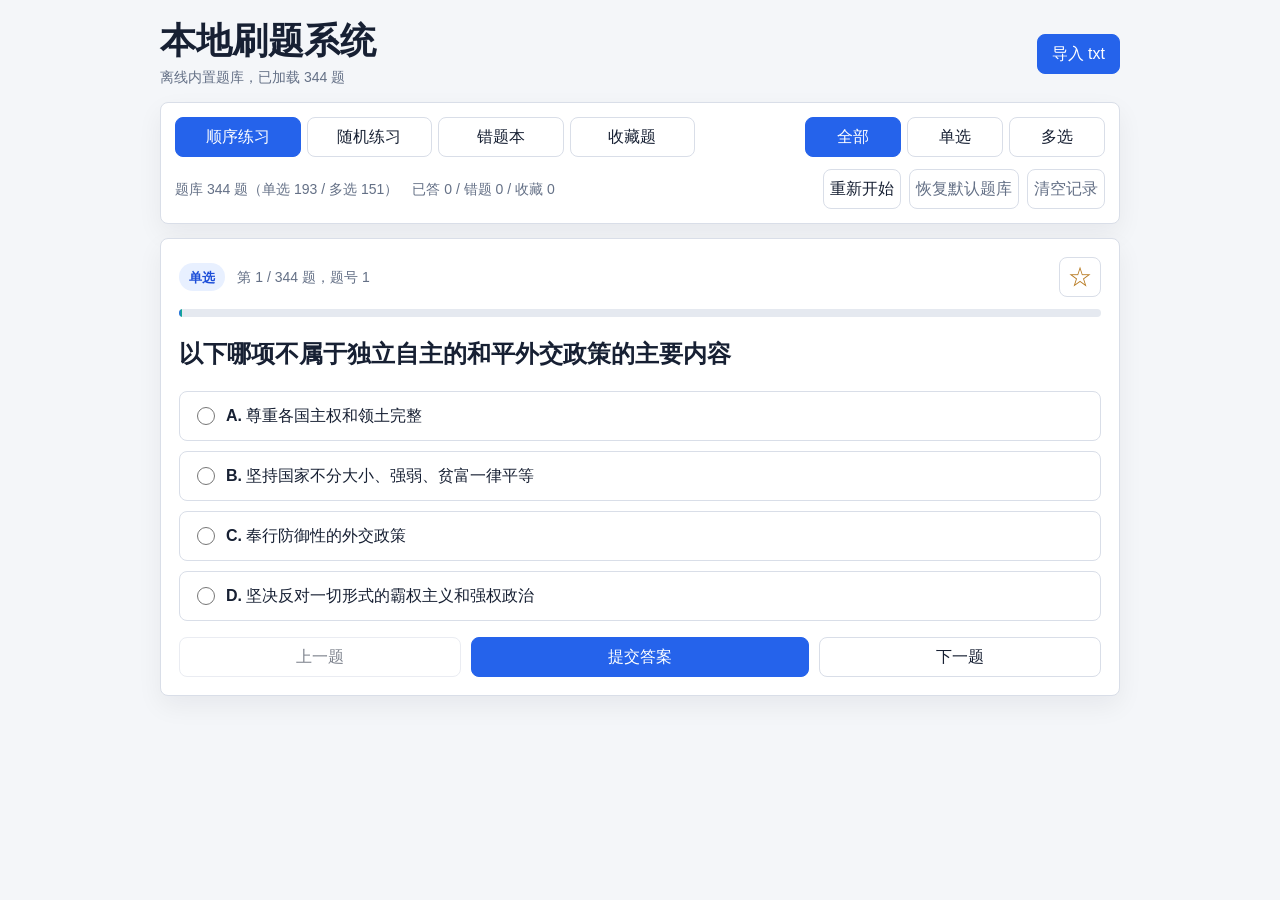
==== commit 3a41f176: "persist imported question banks" ====
--- a/tablet-offline.html
+++ b/tablet-offline.html
@@ -170,8 +170,9 @@
 
 .action-row {
   display: flex;
+  flex-wrap: wrap;
+  justify-content: flex-end;
   gap: 8px;
-  white-space: nowrap;
 }
 
 .muted {
@@ -380,7 +381,7 @@
 
   .action-row {
     display: grid;
-    grid-template-columns: 1fr 1fr;
+    grid-template-columns: repeat(auto-fit, minmax(120px, 1fr));
   }
 
   .nav-row {
@@ -440,6 +441,7 @@
         </div>
         <div class="action-row">
           <button type="button" id="restartBtn">重新开始</button>
+          <button type="button" id="defaultBankBtn" class="muted">恢复默认题库</button>
           <button type="button" id="clearRecordsBtn" class="muted">清空记录</button>
         </div>
       </div>
@@ -488,7 +490,8 @@
     favorite: "localQuiz.favoriteIds.v1",
     records: "localQuiz.answerRecords.v1",
     progress: "localQuiz.progress.v1",
-    importedBank: "localQuiz.importedBank.v1"
+    importedBank: "localQuiz.importedBank.v1",
+    importedBankName: "localQuiz.importedBankName.v1"
   };
 
   const dom = {
@@ -499,6 +502,7 @@
     questionCount: document.getElementById("questionCount"),
     recordStats: document.getElementById("recordStats"),
     restartBtn: document.getElementById("restartBtn"),
+    defaultBankBtn: document.getElementById("defaultBankBtn"),
     clearRecordsBtn: document.getElementById("clearRecordsBtn"),
     emptyPanel: document.getElementById("emptyPanel"),
     emptyMessage: document.getElementById("emptyMessage"),
@@ -558,6 +562,7 @@
     });
 
     dom.clearRecordsBtn.addEventListener("click", clearRecords);
+    dom.defaultBankBtn.addEventListener("click", restoreDefaultBank);
     dom.favoriteBtn.addEventListener("click", toggleFavorite);
     dom.prevBtn.addEventListener("click", () => moveQuestion(-1));
     dom.nextBtn.addEventListener("click", () => moveQuestion(1));
@@ -567,6 +572,13 @@
   }
 
   async function loadInitialBank() {
+    const cachedBank = localStorage.getItem(STORAGE.importedBank);
+    if (cachedBank && cachedBank.trim()) {
+      const cachedName = localStorage.getItem(STORAGE.importedBankName) || "上次导入的题库";
+      loadBankText(cachedBank, `${cachedName}（已保存）`);
+      return;
+    }
+
     const embeddedBank = getEmbeddedBankText();
     if (embeddedBank) {
       loadBankText(embeddedBank, "离线内置题库");
@@ -580,12 +592,6 @@
       return;
     }
 
-    const cachedBank = localStorage.getItem(STORAGE.importedBank);
-    if (cachedBank && cachedBank.trim()) {
-      loadBankText(cachedBank, "上次导入的题库");
-      return;
-    }
-
     showEmpty("浏览器未能直接读取 questions.txt，请点击右上角“导入 txt”选择题库文件。");
   }
 
@@ -623,6 +629,7 @@
     try {
       const text = await readTextFile(file);
       localStorage.setItem(STORAGE.importedBank, text);
+      localStorage.setItem(STORAGE.importedBankName, file.name);
       loadBankText(text, file.name);
       event.target.value = "";
     } catch (error) {
@@ -1082,6 +1089,30 @@
     rebuildPractice({ resetIndex: true, reshuffle: state.mode === "random" });
   }
 
+  async function restoreDefaultBank() {
+    const confirmed = window.confirm("确定恢复默认题库吗？已导入的 txt 会从本机保存中移除，答题记录和收藏不会清空。");
+    if (!confirmed) return;
+
+    localStorage.removeItem(STORAGE.importedBank);
+    localStorage.removeItem(STORAGE.importedBankName);
+    localStorage.removeItem(STORAGE.progress);
+    state.drafts = {};
+
+    const embeddedBank = getEmbeddedBankText();
+    if (embeddedBank) {
+      loadBankText(embeddedBank, "离线内置题库");
+      return;
+    }
+
+    const fetched = await tryFetchQuestionsTxt();
+    if (fetched) {
+      loadBankText(fetched.text, fetched.source);
+      return;
+    }
+
+    showEmpty("已恢复默认设置，但浏览器未能读取默认题库。请点击右上角“导入 txt”选择题库文件。");
+  }
+
   function getSelectedAnswers() {
     return Array.from(dom.optionsForm.querySelectorAll("input[name='answer']:checked"))
       .map((input) => input.value)
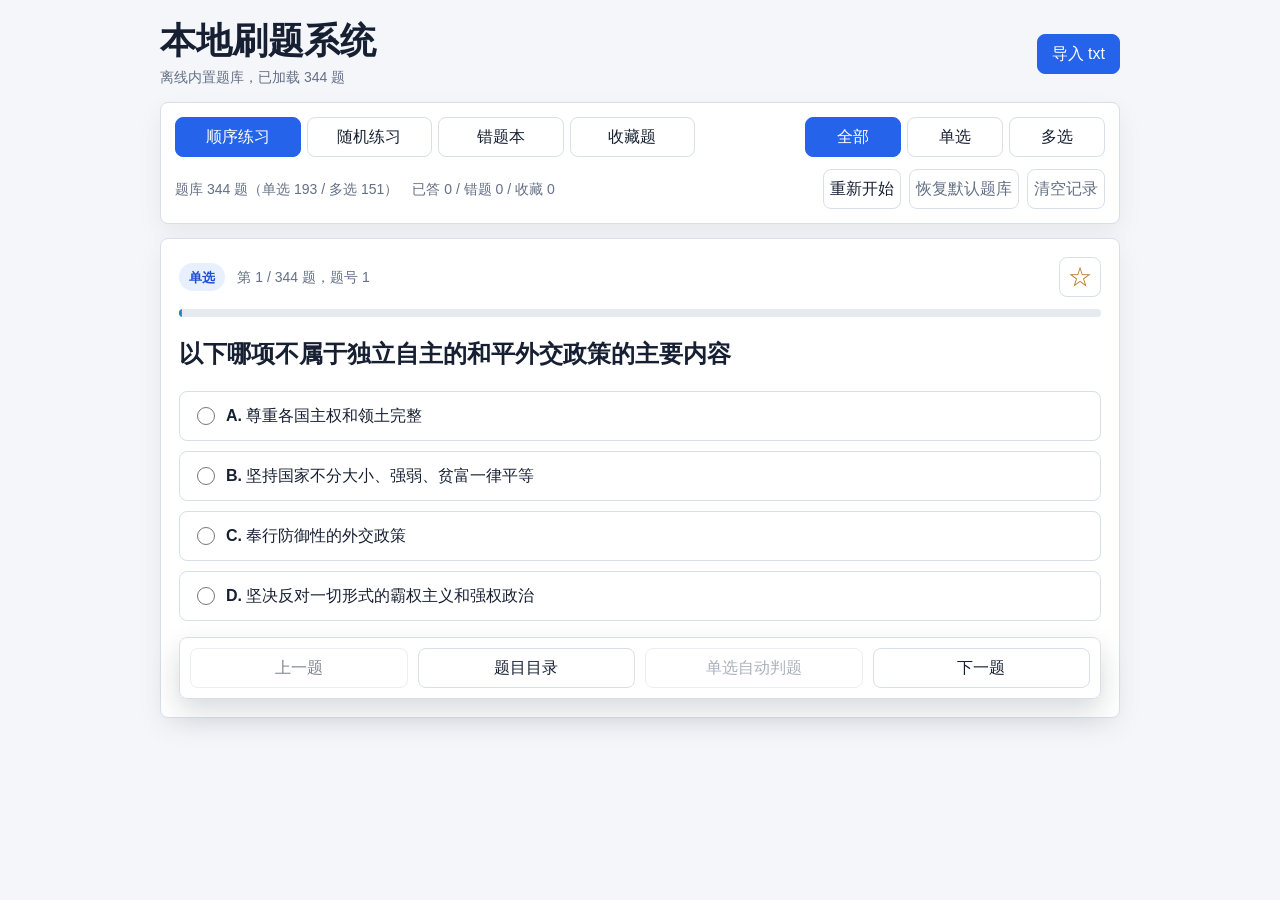
==== commit 41172eab: "improve quiz navigation and instant single choice feedback" ====
--- a/tablet-offline.html
+++ b/tablet-offline.html
@@ -39,6 +39,10 @@
   line-height: 1.5;
 }
 
+body.modal-open {
+  overflow: hidden;
+}
+
 button,
 input {
   font: inherit;
@@ -72,7 +76,7 @@
 .app-shell {
   width: min(960px, calc(100% - 24px));
   margin: 0 auto;
-  padding: 20px 0 32px;
+  padding: 20px 0 92px;
 }
 
 .app-header {
@@ -336,9 +340,18 @@
 
 .nav-row {
   display: grid;
-  grid-template-columns: 1fr 1.2fr 1fr;
+  grid-template-columns: repeat(4, minmax(0, 1fr));
   gap: 10px;
   margin-top: 16px;
+  position: sticky;
+  bottom: 10px;
+  z-index: 20;
+  padding: 10px;
+  border: 1px solid var(--line);
+  border-radius: 8px;
+  background: rgba(255, 255, 255, 0.96);
+  box-shadow: 0 12px 28px rgba(17, 24, 39, 0.16);
+  backdrop-filter: blur(8px);
 }
 
 .primary {
@@ -354,6 +367,128 @@
 
 .hidden {
   display: none !important;
+}
+
+.catalog-overlay {
+  position: fixed;
+  inset: 0;
+  z-index: 60;
+  display: flex;
+  align-items: center;
+  justify-content: center;
+  padding: 16px;
+  background: rgba(15, 23, 42, 0.42);
+}
+
+.catalog-panel {
+  width: min(720px, 100%);
+  max-height: min(720px, calc(100vh - 32px));
+  display: flex;
+  flex-direction: column;
+  border: 1px solid var(--line);
+  border-radius: 8px;
+  background: #fff;
+  box-shadow: 0 24px 60px rgba(15, 23, 42, 0.24);
+}
+
+.catalog-header {
+  display: flex;
+  align-items: center;
+  justify-content: space-between;
+  gap: 12px;
+  padding: 14px;
+  border-bottom: 1px solid var(--line);
+}
+
+.catalog-header h2 {
+  margin: 0;
+  font-size: 20px;
+  letter-spacing: 0;
+}
+
+.catalog-header p {
+  margin: 3px 0 0;
+  color: var(--muted);
+  font-size: 14px;
+}
+
+.catalog-legend {
+  display: flex;
+  flex-wrap: wrap;
+  gap: 8px 14px;
+  padding: 10px 14px 0;
+  color: var(--muted);
+  font-size: 13px;
+}
+
+.catalog-legend span {
+  display: inline-flex;
+  align-items: center;
+  gap: 5px;
+}
+
+.legend-dot {
+  width: 9px;
+  height: 9px;
+  border-radius: 999px;
+  background: var(--line);
+}
+
+.legend-dot.current {
+  background: var(--primary);
+}
+
+.legend-dot.answered {
+  background: var(--success);
+}
+
+.legend-dot.wrong {
+  background: var(--danger);
+}
+
+.legend-dot.favorite {
+  background: var(--warning);
+}
+
+.catalog-grid {
+  display: grid;
+  grid-template-columns: repeat(auto-fill, minmax(44px, 1fr));
+  gap: 8px;
+  overflow: auto;
+  padding: 14px;
+}
+
+.catalog-item {
+  position: relative;
+  min-height: 42px;
+  padding: 0 6px;
+}
+
+.catalog-item.current {
+  border-color: var(--primary);
+  background: #e8f0ff;
+  color: var(--primary-dark);
+  font-weight: 700;
+}
+
+.catalog-item.answered:not(.current) {
+  border-color: rgba(21, 128, 61, 0.42);
+  background: #f0fdf4;
+}
+
+.catalog-item.wrong {
+  border-color: rgba(185, 28, 28, 0.45);
+  background: #fef2f2;
+  color: var(--danger);
+}
+
+.catalog-item.favorite::after {
+  content: "★";
+  position: absolute;
+  right: 3px;
+  top: 1px;
+  color: var(--warning);
+  font-size: 10px;
 }
 
 @media (max-width: 720px) {
@@ -385,7 +520,8 @@
   }
 
   .nav-row {
-    grid-template-columns: 1fr;
+    grid-template-columns: repeat(2, minmax(0, 1fr));
+    bottom: 8px;
   }
 }
 
@@ -401,6 +537,14 @@
   .controls-panel,
   .quiz-panel {
     padding: 12px;
+  }
+
+  .catalog-overlay {
+    padding: 8px;
+  }
+
+  .catalog-panel {
+    max-height: calc(100vh - 16px);
   }
 }
 
@@ -472,11 +616,31 @@
 
       <div class="nav-row">
         <button type="button" id="prevBtn">上一题</button>
+        <button type="button" id="catalogBtn">题目目录</button>
         <button type="button" id="submitBtn" class="primary">提交答案</button>
         <button type="button" id="nextBtn">下一题</button>
       </div>
     </section>
   </main>
+
+  <div id="catalogOverlay" class="catalog-overlay hidden" role="dialog" aria-modal="true" aria-labelledby="catalogTitle">
+    <section class="catalog-panel">
+      <header class="catalog-header">
+        <div>
+          <h2 id="catalogTitle">题目目录</h2>
+          <p id="catalogSummary">0 题</p>
+        </div>
+        <button type="button" id="catalogCloseBtn" aria-label="关闭目录">关闭</button>
+      </header>
+      <div class="catalog-legend" aria-hidden="true">
+        <span><i class="legend-dot current"></i>当前</span>
+        <span><i class="legend-dot answered"></i>已答</span>
+        <span><i class="legend-dot wrong"></i>错题</span>
+        <span><i class="legend-dot favorite"></i>收藏</span>
+      </div>
+      <div id="catalogGrid" class="catalog-grid"></div>
+    </section>
+  </div>
 
   <script>
 window.EMBEDDED_QUESTIONS = "返回测试练习题库\r\n答题版本\r\n\r\n2026.06.12 19:16\r\n试卷得分0\r\n答题卡\r\n共 344 题\r\n一 、 单选题 ( 共 193 题 )\r\n1\r\n2\r\n3\r\n4\r\n5\r\n6\r\n7\r\n8\r\n9\r\n10\r\n11\r\n12\r\n13\r\n14\r\n15\r\n16\r\n17\r\n18\r\n19\r\n20\r\n21\r\n22\r\n23\r\n24\r\n25\r\n26\r\n27\r\n28\r\n29\r\n30\r\n31\r\n32\r\n33\r\n34\r\n35\r\n36\r\n37\r\n38\r\n39\r\n40\r\n41\r\n42\r\n43\r\n44\r\n45\r\n46\r\n47\r\n48\r\n49\r\n50\r\n51\r\n52\r\n53\r\n54\r\n55\r\n56\r\n57\r\n58\r\n59\r\n60\r\n61\r\n62\r\n63\r\n64\r\n65\r\n66\r\n67\r\n68\r\n69\r\n70\r\n71\r\n72\r\n73\r\n74\r\n75\r\n76\r\n77\r\n78\r\n79\r\n80\r\n81\r\n82\r\n83\r\n84\r\n85\r\n86\r\n87\r\n88\r\n89\r\n90\r\n91\r\n92\r\n93\r\n94\r\n95\r\n96\r\n97\r\n98\r\n99\r\n100\r\n101\r\n102\r\n103\r\n104\r\n105\r\n106\r\n107\r\n108\r\n109\r\n110\r\n111\r\n112\r\n113\r\n114\r\n115\r\n116\r\n117\r\n118\r\n119\r\n120\r\n121\r\n122\r\n123\r\n124\r\n125\r\n126\r\n127\r\n128\r\n129\r\n130\r\n131\r\n132\r\n133\r\n134\r\n135\r\n136\r\n137\r\n138\r\n139\r\n140\r\n141\r\n142\r\n143\r\n144\r\n145\r\n146\r\n147\r\n148\r\n149\r\n150\r\n151\r\n152\r\n153\r\n154\r\n155\r\n156\r\n157\r\n158\r\n159\r\n160\r\n161\r\n162\r\n163\r\n164\r\n165\r\n166\r\n167\r\n168\r\n169\r\n170\r\n171\r\n172\r\n173\r\n174\r\n175\r\n176\r\n177\r\n178\r\n179\r\n180\r\n181\r\n182\r\n183\r\n184\r\n185\r\n186\r\n187\r\n188\r\n189\r\n190\r\n191\r\n192\r\n193\r\n二 、 多选题 ( 共 151 题 )\r\n1\r\n2\r\n3\r\n4\r\n5\r\n6\r\n7\r\n8\r\n9\r\n10\r\n11\r\n12\r\n13\r\n14\r\n15\r\n16\r\n17\r\n18\r\n19\r\n20\r\n21\r\n22\r\n23\r\n24\r\n25\r\n26\r\n27\r\n28\r\n29\r\n30\r\n31\r\n32\r\n33\r\n34\r\n35\r\n36\r\n37\r\n38\r\n39\r\n40\r\n41\r\n42\r\n43\r\n44\r\n45\r\n46\r\n47\r\n48\r\n49\r\n50\r\n51\r\n52\r\n53\r\n54\r\n55\r\n56\r\n57\r\n58\r\n59\r\n60\r\n61\r\n62\r\n63\r\n64\r\n65\r\n66\r\n67\r\n68\r\n69\r\n70\r\n71\r\n72\r\n73\r\n74\r\n75\r\n76\r\n77\r\n78\r\n79\r\n80\r\n81\r\n82\r\n83\r\n84\r\n85\r\n86\r\n87\r\n88\r\n89\r\n90\r\n91\r\n92\r\n93\r\n94\r\n95\r\n96\r\n97\r\n98\r\n99\r\n100\r\n101\r\n102\r\n103\r\n104\r\n105\r\n106\r\n107\r\n108\r\n109\r\n110\r\n111\r\n112\r\n113\r\n114\r\n115\r\n116\r\n117\r\n118\r\n119\r\n120\r\n121\r\n122\r\n123\r\n124\r\n125\r\n126\r\n127\r\n128\r\n129\r\n130\r\n131\r\n132\r\n133\r\n134\r\n135\r\n136\r\n137\r\n138\r\n139\r\n140\r\n141\r\n142\r\n143\r\n144\r\n145\r\n146\r\n147\r\n148\r\n149\r\n150\r\n151\r\n答对\r\n答错\r\n一 、 单选题 ( 共 193 题，0 分 )\r\n1.以下哪项不属于独立自主的和平外交政策的主要内容\r\n \r\n单选题 (0 分) 0分\r\n\r\nA\r\n.\r\n尊重各国主权和领土完整\r\n\r\n\r\nB\r\n.\r\n坚持国家不分大小、强弱、贫富一律平等\r\n\r\n\r\nC\r\n.\r\n奉行防御性的外交政策\r\n\r\n\r\nD\r\n.\r\n坚决反对一切形式的霸权主义和强权政治\r\n\r\n正确答案: C\r\n2.新时代中国外交的基本准则是\r\n \r\n单选题 (0 分) 0分\r\n\r\nA\r\n.\r\n坚持走和平发展道路\r\n\r\n\r\nB\r\n.\r\n推动构建人类命运共同体\r\n\r\n\r\nC\r\n.\r\n弘扬全人类共同价值\r\n\r\n\r\nD\r\n.\r\n推动构建新型国际关系\r\n\r\n正确答案: A\r\n3.秉持（）、相互尊重、互学互鉴理念，构建新型政党关系 \r\n单选题 (0 分) 0分\r\n\r\nA\r\n.\r\n彼此承认\r\n\r\n\r\nB\r\n.\r\n团结友爱\r\n\r\n\r\nC\r\n.\r\n求同存异\r\n\r\n\r\nD\r\n.\r\n沟通交流\r\n\r\n正确答案: C\r\n4.走和平发展道路是由（）决定的\r\n \r\n单选题 (0 分) 0分\r\n\r\nA\r\n.\r\n当今世界百年未有之大变局\r\n\r\n\r\nB\r\n.\r\n中华优秀传统文化\r\n\r\n\r\nC\r\n.\r\n中国共产党性质宗旨和我国社会主义制度\r\n\r\n\r\nD\r\n.\r\n现阶段中国的国际地位\r\n\r\n正确答案: C\r\n5.（  ）年, 习近平在出访中亚和东南亚国家期间,先后提出共建“丝绸之路经济带”和“21世纪海上丝绸之路”的重大倡议, 得到了国际社会的高度关注和积极回应 此题未答\r\n单选题 (0 分) 0分\r\n\r\nA\r\n.\r\n2012\r\n\r\n\r\nB\r\n.\r\n2013\r\n\r\n\r\nC\r\n.\r\n2014\r\n\r\n\r\nD\r\n.\r\n2015\r\n\r\n正确答案: B\r\n6.构建人类命运共同体，就是要携手世界各国人民共同建设持久和平、普遍安全、共同繁荣、开放包容、（    ）的世界。 此题未答\r\n单选题 (0 分) 0分\r\n\r\nA\r\n.\r\n长期发展\r\n\r\n\r\nB\r\n.\r\n清洁美丽\r\n\r\n\r\nC\r\n.\r\n长期共存\r\n\r\n\r\nD\r\n.\r\n美丽和谐\r\n\r\n正确答案: B\r\n7.（   ）是我国对外工作的出发点和落脚点，是中国外交的神圣使命。 此题未答\r\n单选题 (0 分) 0分\r\n\r\nA\r\n.\r\n维护世界和平、促进共同发展\r\n\r\n\r\nB\r\n.\r\n保障国家土地、人口、资源环境\r\n\r\n\r\nC\r\n.\r\n维护国家主权、安全、发展利益\r\n\r\n\r\nD\r\n.\r\n推动建设现代化强国\r\n\r\n正确答案: C\r\n8.下面哪一个不属于“当今世界百年未有之大变局”的表现？\r\n 此题未答\r\n单选题 (0 分) 0分\r\n\r\nA\r\n.\r\n新兴市场国家和发展中国家群体性崛起\r\n\r\n\r\nB\r\n.\r\n人工智能、大数据、量子技术、基因工程等前沿科技不断取得突破\r\n\r\n\r\nC\r\n.\r\n西方发达国家主导的国际政治经济秩序越发难以维系\r\n\r\n\r\nD\r\n.\r\n工业革命以来全球自然资源与生态环境日益遭致破坏\r\n\r\n正确答案: D\r\n9.构建“丝绸之路经济带”，要创新合作模式，加强“五通”，即政策沟通、设施联通、贸易畅通、资金融通和（     ）。 此题未答\r\n单选题 (0 分) 0分\r\n\r\nA\r\n.\r\n情谊相通\r\n\r\n\r\nB\r\n.\r\n和平相通\r\n\r\n\r\nC\r\n.\r\n民心相通\r\n\r\n\r\nD\r\n.\r\n友谊相通\r\n\r\n正确答案: C\r\n10.下列哪项不属于“外交为民”\r\n 此题未答\r\n单选题 (0 分) 0分\r\n\r\nA\r\n.\r\n推动地缘政治多元化\r\n\r\n\r\nB\r\n.\r\n维护我国海外公民和法人正当权益\r\n\r\n\r\nC\r\n.\r\n打造海外民生工程\r\n\r\n\r\nD\r\n.\r\n为海外中国游客提供更安全的旅游环境\r\n\r\n正确答案: A\r\n11.坚持以（      ）为基础走和平发展道路。 此题未答\r\n单选题 (0 分) 0分\r\n\r\nA\r\n.\r\n反对殖民主义、霸权主义\r\n\r\n\r\nB\r\n.\r\n相互尊重、合作共赢\r\n\r\n\r\nC\r\n.\r\n平等互信\r\n\r\n\r\nD\r\n.\r\n包容互鉴\r\n\r\n正确答案: B\r\n12.习近平在莫斯科国际关系学院发表演讲时指出，这个世界越来越成为你中有我、我中有你的命运共同体，和平、发展、合作、（   ）成为时代潮流。 此题未答\r\n单选题 (0 分) 0分\r\n\r\nA\r\n.\r\n自由\r\n\r\n\r\nB\r\n.\r\n民主\r\n\r\n\r\nC\r\n.\r\n共赢\r\n\r\n\r\nD\r\n.\r\n正义\r\n\r\n正确答案: C\r\n13.全球发展倡议，倡导各国坚持（    ）优先。 此题未答\r\n单选题 (0 分) 0分\r\n\r\nA\r\n.\r\n发展\r\n\r\n\r\nB\r\n.\r\n安全\r\n\r\n\r\nC\r\n.\r\n合作\r\n\r\n\r\nD\r\n.\r\n效率\r\n\r\n正确答案: A\r\n14.发展是人类社会永恒的主题，（     ）是发展的前提。 此题未答\r\n单选题 (0 分) 0分\r\n\r\nA\r\n.\r\n领土完整\r\n\r\n\r\nB\r\n.\r\n安全\r\n\r\n\r\nC\r\n.\r\n经济基础\r\n\r\n\r\nD\r\n.\r\n合作\r\n\r\n正确答案: B\r\n15.秉持什么样的全球治理观，对世界的未来和人类的前途至关重要。习近平指出：“要秉持（      ）的原则，倡导全球事务由各国一起商量着办，治理体系由大家携手建设，发展成果由各国人民共同分享。” 此题未答\r\n单选题 (0 分) 0分\r\n\r\nA\r\n.\r\n共商共享共赢\r\n\r\n\r\nB\r\n.\r\n共享共建共治\r\n\r\n\r\nC\r\n.\r\n共商共建共享\r\n\r\n\r\nD\r\n.\r\n 共治共建共赢\r\n\r\n正确答案: C\r\n16.国有企业是中国特色社会主义的重要物质基础和政治基础，关系（ ）地位的巩固，关系我们党的执政地位和执政能力，关系我国社会主义制度。 此题未答\r\n单选题 (0 分) 0分\r\n\r\nA\r\n.\r\n人民主体\r\n\r\nB\r\n.\r\n公有制主体\r\n\r\nC\r\n.\r\n经济体制主体\r\n\r\nD\r\n.\r\n社会发展主体\r\n正确答案: B\r\n17.现代化经济体系必须坚持质量第一、（ ）优先。 此题未答\r\n单选题 (0 分) 0分\r\n\r\nA\r\n.\r\n利益\r\n\r\nB\r\n.\r\n速度\r\n\r\nC\r\n.\r\n人才\r\n\r\nD\r\n.\r\n效益\r\n正确答案: D\r\n18.（ ）的发展理念，相互贯通、相互促进，是具有内在联系的集合体，要统一贯彻，不能顾此失彼，也不能相互替代。 此题未答\r\n单选题 (0 分) 0分\r\n\r\nA\r\n.\r\n改革、和谐、绿色、开放、共享\r\n\r\nB\r\n.\r\n创新、协调、和谐、开放、共赢\r\n\r\nC\r\n.\r\n创新、和谐、绿色、开放、发展\r\n\r\nD\r\n.\r\n创新、协调、绿色、开放、共享\r\n正确答案: D\r\n19.（ ）是发展行动的先导。 此题未答\r\n单选题 (0 分) 0分\r\n\r\nA\r\n.\r\n发展理念\r\n\r\nB\r\n.\r\n发展格局\r\n\r\nC\r\n.\r\n发展方向\r\n\r\nD\r\n.\r\n发展策略\r\n正确答案: A\r\n20.我们乘势而上开启全面建设社会主义现代化国家新征程、向第二个百年奋斗目标进军，这标志着我国进入了一个（ ）。 此题未答\r\n单选题 (0 分) 0分\r\n\r\nA\r\n.\r\n新发展时期\r\n\r\nB\r\n.\r\n新发展方位\r\n\r\nC\r\n.\r\n新发展阶段\r\n\r\nD\r\n.\r\n新发展格局\r\n正确答案: C\r\n21.构建高水平社会主义市场经济体制，关键是要（ ）。 此题未答\r\n单选题 (0 分) 0分\r\n\r\nA\r\n.\r\n处理好政府和市场的关系\r\n\r\nB\r\n.\r\n处理好当前利益和长远利益的关系\r\n\r\nC\r\n.\r\n处理好中国和外国的关系\r\n\r\nD\r\n.\r\n处理好效率和公平的关系\r\n正确答案: A\r\n22.党的十八大以来，我国经济已由高速增长阶段转向（ ）阶段。 此题未答\r\n单选题 (0 分) 0分\r\n\r\nA\r\n.\r\n世界级市场\r\n\r\nB\r\n.\r\n高水平开放\r\n\r\nC\r\n.\r\n强动力转换\r\n\r\nD\r\n.\r\n高质量发展\r\n正确答案: D\r\n23.（ ）是实现高质量发展的指导原则。 此题未答\r\n单选题 (0 分) 0分\r\n\r\nA\r\n.\r\n新发展阶段\r\n\r\nB\r\n.\r\n新发展方位\r\n\r\nC\r\n.\r\n新发展理念\r\n\r\nD\r\n.\r\n供给侧改革\r\n正确答案: C\r\n24.（    ）是人类生存最为基础的条件 此题未答\r\n单选题 (0 分) 0分\r\n\r\nA\r\n.\r\n物质\r\n\r\nB\r\n.\r\n文化\r\n\r\nC\r\n.\r\n民主\r\n\r\nD\r\n.\r\n生态环境\r\n正确答案: D\r\n25. （   ）是关系中华民族永续发展的根本大计 此题未答\r\n单选题 (0 分) 0分\r\n\r\nA\r\n.\r\n经济建设\r\n\r\nB\r\n.\r\n文化建设\r\n\r\nC\r\n.\r\n生态文明建设\r\n\r\nD\r\n.\r\n政治建设\r\n正确答案: C\r\n26.生态文明是人类文明发展的（） 此题未答\r\n单选题 (0 分) 0分\r\n\r\nA\r\n.\r\n发展方向\r\n\r\nB\r\n.\r\n历史趋势\r\n\r\nC\r\n.\r\n根本目标\r\n\r\nD\r\n.\r\n最终趋势\r\n正确答案: B\r\n27.（     ）是最公平的公共产品，是最普惠的民生福祉 此题未答\r\n单选题 (0 分) 0分\r\n\r\nA\r\n.\r\n良好的生态环境\r\n\r\nB\r\n.\r\n充裕的物质供给\r\n\r\nC\r\n.\r\n良好的文化氛围\r\n\r\nD\r\n.\r\n公平的社会环境\r\n正确答案: A\r\n28.防范化解重大风险、精准脱贫、（）是全面建成小康社会的“三大攻坚战” 此题未答\r\n单选题 (0 分) 0分\r\n\r\nA\r\n.\r\n污染防治\r\n\r\nB\r\n.\r\n反腐倡廉\r\n\r\nC\r\n.\r\n水污染治理\r\n\r\nD\r\n.\r\n废气治理\r\n正确答案: A\r\n29.推进（）工作是破解资源环境约束突出问题、实现可持续发展的迫切需要 此题未答\r\n单选题 (0 分) 0分\r\n\r\nA\r\n.\r\n生态文明建设\r\n\r\nB\r\n.\r\n水污染治理\r\n\r\nC\r\n.\r\n“双碳”\r\n\r\nD\r\n.\r\n节能减排\r\n正确答案: C\r\n30.制度的生命力在于（） 此题未答\r\n单选题 (0 分) 0分\r\n\r\nA\r\n.\r\n执行\r\n\r\nB\r\n.\r\n真抓\r\n\r\nC\r\n.\r\n严管\r\n\r\nD\r\n.\r\n落实\r\n正确答案: A\r\n31.制度的关键在（） 此题未答\r\n单选题 (0 分) 0分\r\n\r\nA\r\n.\r\n执行\r\n\r\nB\r\n.\r\n真抓\r\n\r\nC\r\n.\r\n严管\r\n\r\nD\r\n.\r\n落实\r\n正确答案: B\r\n32.（）是全球生态环境治理领域的突出问题，也是全人类共同面临的重大挑战 此题未答\r\n单选题 (0 分) 0分\r\n\r\nA\r\n.\r\n气候变化问题\r\n\r\nB\r\n.\r\n环境污染问题\r\n\r\nC\r\n.\r\n碳排放问题\r\n\r\nD\r\n.\r\n全球变暖问题\r\n正确答案: A\r\n33.中国力争（   ）年前实现碳达峰 此题未答\r\n单选题 (0 分) 0分\r\n\r\nA\r\n.\r\n2030\r\n\r\nB\r\n.\r\n2035\r\n\r\nC\r\n.\r\n2050\r\n\r\nD\r\n.\r\n2060\r\n正确答案: A\r\n34.调整优化（）是从源头推动发展方式绿色转型的重要任务 此题未答\r\n单选题 (0 分) 0分\r\n\r\nA\r\n.\r\n经济结构\r\n\r\nB\r\n.\r\n产业结构\r\n\r\nC\r\n.\r\n能源结构\r\n\r\nD\r\n.\r\n交通运输结构\r\n正确答案: A\r\n35.（ ）是实现中华民族伟大复兴的根本保证。 此题未答\r\n单选题 (0 分) 0分\r\n\r\nA\r\n.\r\n坚持以经济建设为中心\r\n\r\nB\r\n.\r\n坚持改革开放\r\n\r\nC\r\n.\r\n坚持全面依法治国\r\n\r\nD\r\n.\r\n坚持中国共产党领导\r\n正确答案: D\r\n36.（ ）是中国共产党作为马克思主义政党的根本要求。 此题未答\r\n单选题 (0 分) 0分\r\n\r\nA\r\n.\r\n旗帜鲜明讲政治\r\n\r\nB\r\n.\r\n不断提高党员的素质\r\n\r\nC\r\n.\r\n发展和壮大党员的队伍\r\n\r\nD\r\n.\r\n标本兼治反腐败\r\n正确答案: A\r\n37.全面从严治党关键在（ ）。 此题未答\r\n单选题 (0 分) 0分\r\n\r\nA\r\n.\r\n加强党的领导\r\n\r\nB\r\n.\r\n全面\r\n\r\nC\r\n.\r\n严\r\n\r\nD\r\n.\r\n治\r\n正确答案: C\r\n38.（ ）是中国共产党最大的优势、最鲜明的品格。 此题未答\r\n单选题 (0 分) 0分\r\n\r\nA\r\n.\r\n全心全意为人民服务\r\n\r\nB\r\n.\r\n密切联系群众\r\n\r\nC\r\n.\r\n勇于自我革命\r\n\r\nD\r\n.\r\n理论联系实际\r\n正确答案: C\r\n39.党对领导干部提出的政治要求是（ ）。 此题未答\r\n单选题 (0 分) 0分\r\n\r\nA\r\n.\r\n自信自强\r\n\r\nB\r\n.\r\n勤政为民\r\n\r\nC\r\n.\r\n坚决服从领导\r\n\r\nD\r\n.\r\n忠诚干净担当\r\n正确答案: D\r\n40.在党的各项建设中，处于党的基础性建设的是（ ）。 此题未答\r\n单选题 (0 分) 0分\r\n\r\nA\r\n.\r\n制度建设\r\n\r\nB\r\n.\r\n思想建设\r\n\r\nC\r\n.\r\n组织建设\r\n\r\nD\r\n.\r\n反腐败斗争\r\n正确答案: B\r\n41.深入推进党的建设必须以党的（ ）为统领。 此题未答\r\n单选题 (0 分) 0分\r\n\r\nA\r\n.\r\n政治建设\r\n\r\nB\r\n.\r\n思想建设\r\n\r\nC\r\n.\r\n作风建设\r\n\r\nD\r\n.\r\n制度建设\r\n正确答案: A\r\n42.（ ）是党永葆生机活力、走好新的赶考之路的必由之路。 此题未答\r\n单选题 (0 分) 0分\r\n\r\nA\r\n.\r\n全面深化改革\r\n\r\nB\r\n.\r\n全面依法治国\r\n\r\nC\r\n.\r\n全面从严治党\r\n\r\nD\r\n.\r\n全面增加党员人数\r\n正确答案: C\r\n43.（ ）是中国特色社会主义最本质的特征。 此题未答\r\n单选题 (0 分) 0分\r\n\r\nA\r\n.\r\n以经济建设为中心\r\n\r\nB\r\n.\r\n中国共产党的领导\r\n\r\nC\r\n.\r\n以人为本\r\n\r\nD\r\n.\r\n坚持改革开放\r\n正确答案: B\r\n44.历史和现实证明，（ ）就没有中国特色社会主义的产生与发展。 此题未答\r\n单选题 (0 分) 0分\r\n\r\nA\r\n.\r\n没有中国共产党的指导\r\n\r\nB\r\n.\r\n没有中国共产党的组织\r\n\r\nC\r\n.\r\n没有中国共产党的领导\r\n\r\nD\r\n.\r\n没有中国共产党的监督\r\n正确答案: C\r\n45.坚持党总揽全局、协调各方的领导核心地位，（ ）形象地说，这就像“众星捧月”，这个“月”就是中国共产党。 此题未答\r\n单选题 (0 分) 0分\r\n\r\nA\r\n.\r\n毛泽东\r\n\r\nB\r\n.\r\n邓小平\r\n\r\nC\r\n.\r\n江泽民\r\n\r\nD\r\n.\r\n习近平\r\n正确答案: D\r\n46.党的领导制度是我国的（ ）。 此题未答\r\n单选题 (0 分) 0分\r\n\r\nA\r\n.\r\n根本领导制度\r\n\r\nB\r\n.\r\n重要制度\r\n\r\nC\r\n.\r\n基本制度\r\n\r\nD\r\n.\r\n政策策略\r\n正确答案: A\r\n47.中国共产党是以（ ）为根本组织原则和领导制度的马克思主义政党。 此题未答\r\n单选题 (0 分) 0分\r\n\r\nA\r\n.\r\n群众路线\r\n\r\nB\r\n.\r\n党章\r\n\r\nC\r\n.\r\n民主集中制\r\n\r\nD\r\n.\r\n政治纪律\r\n正确答案: C\r\n48.（）是两岸关系的政治基础。 此题未答\r\n单选题 (0 分) 0分\r\n\r\nA\r\n.\r\n继续推进两岸“三通”\r\n\r\nB\r\n.\r\n促进两岸人文交流\r\n\r\nC\r\n.\r\n协商解决两岸同胞关心的问题\r\n\r\nD\r\n.\r\n一个中国原则\r\n正确答案: D\r\n49.一国两制就是在统一的国家之内，国家主体实行（），个别地区依法实行资本主义制度。 此题未答\r\n单选题 (0 分) 0分\r\n\r\nA\r\n.\r\n现代化\r\n\r\nB\r\n.\r\n军事工作\r\n\r\nC\r\n.\r\n社会主义制度\r\n\r\nD\r\n.\r\n资本主义制度\r\n正确答案: C\r\n50.（）是习近平总书记亲自谋划、亲自部署、亲自推动的重大国家战略。 此题未答\r\n单选题 (0 分) 0分\r\n\r\nA\r\n.\r\n“十四五”规划\r\n\r\nB\r\n.\r\n长江经济带发展\r\n\r\nC\r\n.\r\n粤港澳大湾区建设\r\n\r\nD\r\n.\r\n“一带一路”高质量发展\r\n正确答案: C\r\n51.中央依据宪法和基本法对特别行政区拥有（）。 此题未答\r\n单选题 (0 分) 0分\r\n\r\nA\r\n.\r\n行政管理权\r\n\r\nB\r\n.\r\n高度自治权\r\n\r\nC\r\n.\r\n全面管治权\r\n\r\nD\r\n.\r\n独立的司法权和终审权\r\n正确答案: C\r\n52.社会主义民主政治的本质特征是（ ） 此题未答\r\n单选题 (0 分) 0分\r\n\r\nA\r\n.\r\n人民当家作主\r\n\r\nB\r\n.\r\n党的领导\r\n\r\nC\r\n.\r\n依法治国\r\n\r\nD\r\n.\r\n全过程人民民主\r\n正确答案: A\r\n53.党的二十大指出，（ ）是社会主义民主政治的本质属性 此题未答\r\n单选题 (0 分) 0分\r\n\r\nA\r\n.\r\n人民当家作主\r\n\r\nB\r\n.\r\n党的领导\r\n\r\nC\r\n.\r\n依法治国\r\n\r\nD\r\n.\r\n全过程人民民主\r\n正确答案: D\r\n54.发展社会主义民主政治是中国共产党团结带领中国人民实现中华民族伟大复兴中国梦的政治保证。党领导人民治理国家的基本方式是（ ） 此题未答\r\n单选题 (0 分) 0分\r\n\r\nA\r\n.\r\n党的领导\r\n\r\nB\r\n.\r\n人民当家作主\r\n\r\nC\r\n.\r\n依法治国\r\n\r\nD\r\n.\r\n协商民主\r\n正确答案: C\r\n55.发展社会主义民主政治，最根本的是要（ ） 此题未答\r\n单选题 (0 分) 0分\r\n\r\nA\r\n.\r\n坚持党的领导、人民当家作主和依法治国的有机统一\r\n\r\nB\r\n.\r\n实现民主政治的制度化、规范化、程序化\r\n\r\nC\r\n.\r\n充分发挥人民群众的监督作用\r\n\r\nD\r\n.\r\n有领导、有步骤地推进政治体制改革\r\n正确答案: A\r\n56.民主不是装饰品，不是用来做摆设的，而是要用来解决人民需要解决的问题的。一个国家民主不民主，关键在于是不是真正做到了（ ）。 此题未答\r\n单选题 (0 分) 0分\r\n\r\nA\r\n.\r\n人民当家作主\r\n\r\nB\r\n.\r\n依法治国\r\n\r\nC\r\n.\r\n坚持人民民主\r\n\r\nD\r\n.\r\n以人民为中心\r\n正确答案: A\r\n57.发展全过程人民民主是中国式现代化的（ ） 此题未答\r\n单选题 (0 分) 0分\r\n\r\nA\r\n.\r\n主要特征\r\n\r\nB\r\n.\r\n基本内涵\r\n\r\nC\r\n.\r\n本质要求\r\n\r\nD\r\n.\r\n显著特色\r\n正确答案: C\r\n58.“发展全过程人民民主”作为习近平新时代中国特色社会主义思想的重要内容纳入“十个明确”之中，是党的（ ）。 此题未答\r\n单选题 (0 分) 0分\r\n\r\nA\r\n.\r\n十九大\r\n\r\nB\r\n.\r\n十九届六中全会\r\n\r\nC\r\n.\r\n二十大\r\n\r\nD\r\n.\r\n二十届二中全会\r\n正确答案: B\r\n59.（ ）是全过程人民民主的重要体现，保障了基层群众广泛、直接、有效行使民主权利，彰显了人民当家作主的广泛性、真实性、有效性。 此题未答\r\n单选题 (0 分) 0分\r\n\r\nA\r\n.\r\n社会民主\r\n\r\nB\r\n.\r\n协商民主\r\n\r\nC\r\n.\r\n人民民主\r\n\r\nD\r\n.\r\n基层民主\r\n正确答案: D\r\n60.（    ）是人类生存最为基础的条件 此题未答\r\n单选题 (0 分) 0分\r\n\r\nA\r\n.\r\n物质\r\n\r\nB\r\n.\r\n文化\r\n\r\nC\r\n.\r\n民主\r\n\r\nD\r\n.\r\n生态环境\r\n正确答案: D\r\n61. （   ）是关系中华民族永续发展的根本大计 此题未答\r\n单选题 (0 分) 0分\r\n\r\nA\r\n.\r\n经济建设\r\n\r\nB\r\n.\r\n文化建设\r\n\r\nC\r\n.\r\n生态文明建设\r\n\r\nD\r\n.\r\n政治建设\r\n正确答案: C\r\n62.生态文明是人类文明发展的（） 此题未答\r\n单选题 (0 分) 0分\r\n\r\nA\r\n.\r\n发展方向\r\n\r\nB\r\n.\r\n历史趋势\r\n\r\nC\r\n.\r\n根本目标\r\n\r\nD\r\n.\r\n最终趋势\r\n正确答案: B\r\n63.（     ）是最公平的公共产品，是最普惠的民生福祉 此题未答\r\n单选题 (0 分) 0分\r\n\r\nA\r\n.\r\n良好的生态环境\r\n\r\nB\r\n.\r\n充裕的物质供给\r\n\r\nC\r\n.\r\n良好的文化氛围\r\n\r\nD\r\n.\r\n公平的社会环境\r\n正确答案: A\r\n64.防范化解重大风险、精准脱贫、（）是全面建成小康社会的“三大攻坚战” 此题未答\r\n单选题 (0 分) 0分\r\n\r\nA\r\n.\r\n污染防治\r\n\r\nB\r\n.\r\n反腐倡廉\r\n\r\nC\r\n.\r\n水污染治理\r\n\r\nD\r\n.\r\n废气治理\r\n正确答案: A\r\n65.推进（）工作是破解资源环境约束突出问题、实现可持续发展的迫切需要 此题未答\r\n单选题 (0 分) 0分\r\n\r\nA\r\n.\r\n生态文明建设\r\n\r\nB\r\n.\r\n水污染治理\r\n\r\nC\r\n.\r\n“双碳”\r\n\r\nD\r\n.\r\n节能减排\r\n正确答案: C\r\n66.制度的生命力在于（） 此题未答\r\n单选题 (0 分) 0分\r\n\r\nA\r\n.\r\n执行\r\n\r\nB\r\n.\r\n真抓\r\n\r\nC\r\n.\r\n严管\r\n\r\nD\r\n.\r\n落实\r\n正确答案: A\r\n67.制度的关键在（） 此题未答\r\n单选题 (0 分) 0分\r\n\r\nA\r\n.\r\n执行\r\n\r\nB\r\n.\r\n真抓\r\n\r\nC\r\n.\r\n严管\r\n\r\nD\r\n.\r\n落实\r\n正确答案: B\r\n68.（）是全球生态环境治理领域的突出问题，也是全人类共同面临的重大挑战 此题未答\r\n单选题 (0 分) 0分\r\n\r\nA\r\n.\r\n气候变化问题\r\n\r\nB\r\n.\r\n环境污染问题\r\n\r\nC\r\n.\r\n碳排放问题\r\n\r\nD\r\n.\r\n全球变暖问题\r\n正确答案: A\r\n69.中国力争（   ）年前实现碳达峰 此题未答\r\n单选题 (0 分) 0分\r\n\r\nA\r\n.\r\n2030\r\n\r\nB\r\n.\r\n2035\r\n\r\nC\r\n.\r\n2050\r\n\r\nD\r\n.\r\n2060\r\n正确答案: A\r\n70.调整优化（）是从源头推动发展方式绿色转型的重要任务 此题未答\r\n单选题 (0 分) 0分\r\n\r\nA\r\n.\r\n经济结构\r\n\r\nB\r\n.\r\n产业结构\r\n\r\nC\r\n.\r\n能源结构\r\n\r\nD\r\n.\r\n交通运输结构\r\n正确答案: A\r\n71.（）是中国特色社会主义的本质要求和重要保障。 此题未答\r\n单选题 (0 分) 0分\r\n\r\nA\r\n.\r\n全面建设社会主义现代化国家\r\n\r\nB\r\n.\r\n全面依法治国\r\n\r\nC\r\n.\r\n全面深化改革\r\n\r\nD\r\n.\r\n全面从严治党\r\n正确答案: B\r\n72.（）是推进全面依法治国的根本保证。 此题未答\r\n单选题 (0 分) 0分\r\n\r\nA\r\n.\r\n党的领导\r\n\r\nB\r\n.\r\n人民当家作主\r\n\r\nC\r\n.\r\n社会和谐稳定\r\n\r\nD\r\n.\r\n经济社会发展\r\n正确答案: A\r\n73.全面依法治国最广泛、最深厚的基础是（）。 此题未答\r\n单选题 (0 分) 0分\r\n\r\nA\r\n.\r\n党的领导\r\n\r\nB\r\n.\r\n社会稳定\r\n\r\nC\r\n.\r\n人民\r\n\r\nD\r\n.\r\n社会主义民主\r\n正确答案: C\r\n74.（）是国家治理体系和治理能力的重要依托。 此题未答\r\n单选题 (0 分) 0分\r\n\r\nA\r\n.\r\n法治\r\n\r\nB\r\n.\r\n民主\r\n\r\nC\r\n.\r\n人民\r\n\r\nD\r\n.\r\n党的领导\r\n正确答案: A\r\n75.（）是推进全面依法治国的总抓手。 此题未答\r\n单选题 (0 分) 0分\r\n\r\nA\r\n.\r\n中国特色社会主义法治国家\r\n\r\nB\r\n.\r\n中国特色社会主义法治体系\r\n\r\nC\r\n.\r\n中国特色社会主义法治道路\r\n\r\nD\r\n.\r\n中国特色社会主义法治制度\r\n正确答案: B\r\n76.（）是法治的生命线。 此题未答\r\n单选题 (0 分) 0分\r\n\r\nA\r\n.\r\n公正\r\n\r\nB\r\n.\r\n民主\r\n\r\nC\r\n.\r\n诚信\r\n\r\nD\r\n.\r\n和谐\r\n正确答案: A\r\n77.（）作为治国安邦的总章程和国家的根本法，具有最高的法律效力。 此题未答\r\n单选题 (0 分) 0分\r\n\r\nA\r\n.\r\n民法\r\n\r\nB\r\n.\r\n公务员法\r\n\r\nC\r\n.\r\n政府组织法\r\n\r\nD\r\n.\r\n宪法\r\n正确答案: D\r\n78.（）是我国宪法明确规定的社会主义法治的基本原则。 此题未答\r\n单选题 (0 分) 0分\r\n\r\nA\r\n.\r\n司法独立\r\n\r\nB\r\n.\r\n法律面前人人平等\r\n\r\nC\r\n.\r\n树立和维护法律权威\r\n\r\nD\r\n.\r\n严格依法办事\r\n正确答案: B\r\n79.我国宪法规定：“中华人民共和国实行依法治国，建设社会主义法治国家”。（）是依法治国的前提。 此题未答\r\n单选题 (0 分) 0分\r\n\r\nA\r\n.\r\n建立科学完备的法律体系\r\n\r\nB\r\n.\r\n国家行政机关依法行政\r\n\r\nC\r\n.\r\n司法机关公正司法.严格执法\r\n\r\nD\r\n.\r\n加强法制教育，增强法制观念\r\n正确答案: A\r\n80.建设中国特色社会主义法治体系，必须坚持立法先行，抓住提高（）这个关键。 此题未答\r\n单选题 (0 分) 0分\r\n\r\nA\r\n.\r\n立法规则\r\n\r\nB\r\n.\r\n立法数量\r\n\r\nC\r\n.\r\n立法原则\r\n\r\nD\r\n.\r\n立法质量\r\n正确答案: D\r\n81.全面依法治国是中国特色社会主义的本质要求和重要保障，是国家治理的一场深刻革命。关于全面推进依法治国的基本原则，下列说法不准确的是：（）。 此题未答\r\n单选题 (0 分) 0分\r\n\r\nA\r\n.\r\n坚持中国共产党的领导\r\n\r\nB\r\n.\r\n坚持人民主体地位，以保障人民根本利益为出发点\r\n\r\nC\r\n.\r\n坚持依法治国和以德治国相结合，要将所有的传统道德转化为法律\r\n\r\nD\r\n.\r\n坚持从中国实际和我国基本国情出发，同改革开放不断深化相适应\r\n正确答案: C\r\n82.党的（）通过的《中共中央关于全面推进依法治国若干重大问题的决定》，提出全面依法治国的总目标是建设中国特色社会主义法治体系、建设社会主义法治国家。 此题未答\r\n单选题 (0 分) 0分\r\n\r\nA\r\n.\r\n十八大\r\n\r\nB\r\n.\r\n十八届三中全会\r\n\r\nC\r\n.\r\n十八届四中全会\r\n\r\nD\r\n.\r\n十九大\r\n正确答案: C\r\n83.中国特色社会主义是实现中华民族伟大复兴的（ ）。 此题未答\r\n单选题 (0 分) 0分\r\n\r\nA\r\n.\r\n精神力量\r\n\r\nB\r\n.\r\n行动指南\r\n\r\nC\r\n.\r\n必由之路\r\n\r\nD\r\n.\r\n根本保障\r\n正确答案: C\r\n84.）作出中国特色社会主义进入了新时代这个重大政治论断，这是我国发展新的历史方位。 此题未答\r\n单选题 (0 分) 0分\r\n\r\nA\r\n.\r\n党的十七大\r\n\r\nB\r\n.\r\n党的十八大\r\n\r\nC\r\n.\r\n党的十九大\r\n\r\nD\r\n.\r\n党的二十大\r\n正确答案: C\r\n85.习近平总书记在十九大报告中指出，中国特色社会主义进入新时代，我国社会主要矛盾已经转化为（ ）。 此题未答\r\n单选题 (0 分) 0分\r\n\r\nA\r\n.\r\n人民日益增长的美好生活需要和不平衡不充分的发展之间的矛盾\r\n\r\nB\r\n.\r\n无产阶级同资产阶级之间的矛盾\r\n\r\nC\r\n.\r\n官僚资本同民族资本之间的矛盾\r\n\r\nD\r\n.\r\n人民日益增长的物质文化需要同落后的社会生产之间的矛盾。\r\n正确答案: A\r\n86.（ ）是坚持和发展中国特色社会主义的行动指南。 此题未答\r\n单选题 (0 分) 0分\r\n\r\nA\r\n.\r\n党的基本路线\r\n\r\nB\r\n.\r\n党的基本理论\r\n\r\nC\r\n.\r\n党的基本方略\r\n\r\nD\r\n.\r\n党的基本政策\r\n正确答案: B\r\n87.（ ）为中国特色社会主义奠定了思想前提和理论基础。 此题未答\r\n单选题 (0 分) 0分\r\n\r\nA\r\n.\r\n科学社会主义基本原则\r\n\r\nB\r\n.\r\n四项基本原则\r\n\r\nC\r\n.\r\n科学把握历史新方位\r\n\r\nD\r\n.\r\n实事求是的基本路线\r\n正确答案: A\r\n88.（）是当代中国发展进步的根本制度保障，具有明显制度优势。 此题未答\r\n单选题 (0 分) 0分\r\n\r\nA\r\n.\r\n中国特色社会主义经济制度\r\n\r\nB\r\n.\r\n中国特色社会主义制度\r\n\r\nC\r\n.\r\n中国特色社会主义理论体系\r\n\r\nD\r\n.\r\n中国特色社会主义道路\r\n正确答案: B\r\n89.（）是民族复兴的根基，社会稳定是国家强盛的前提。 此题未答\r\n单选题 (0 分) 0分\r\n\r\nA\r\n.\r\n经济发展\r\n\r\nB\r\n.\r\n国家安全\r\n\r\nC\r\n.\r\n文化教育\r\n\r\nD\r\n.\r\n依法治国\r\n正确答案: B\r\n90.人民军队在新形势下强军目标是：听党指挥、能打胜仗、作风优良。这意味着我国要建设一支强大的人民军队。以下属于要建设一支强大的人民军队的原因的是（）。 此题未答\r\n单选题 (0 分) 0分\r\n\r\nA\r\n.\r\n人民军队要坚持科技强军战略\r\n\r\nB\r\n.\r\n人民军队是人民民主专政的坚强柱石\r\n\r\nC\r\n.\r\n国防观念决定国防素质的高低\r\n\r\nD\r\n.\r\n必须要坚持党对人民军队的绝对领导\r\n正确答案: B\r\n91.中国武装力量是指（）。 此题未答\r\n单选题 (0 分) 0分\r\n\r\nA\r\n.\r\n中国人民解放军的陆军、海军、空军、火箭军\r\n\r\nB\r\n.\r\n中国人民解放军和中国人民武装警察部队\r\n\r\nC\r\n.\r\n中国人民解放军、中国人民武装警察部队和民兵\r\n\r\nD\r\n.\r\n中国人民解放军和民兵\r\n正确答案: C\r\n92.中国国防的主体是（）。 此题未答\r\n单选题 (0 分) 0分\r\n\r\nA\r\n.\r\n国家，包括全体国民\r\n\r\nB\r\n.\r\n武装力量\r\n\r\nC\r\n.\r\n军队\r\n\r\nD\r\n.\r\n民兵\r\n正确答案: A\r\n93.关于党在新时代的强军目标，下列说法正确的是（）。 此题未答\r\n单选题 (0 分) 0分\r\n\r\nA\r\n.\r\n力争到本世纪中叶基本实现国防和军队现代化\r\n\r\nB\r\n.\r\n到2035年把人民军队全面建成世界一流军队\r\n\r\nC\r\n.\r\n确保到2020年全面实现机械化\r\n\r\nD\r\n.\r\n建设一支听党指挥、能打胜仗、作风优良的人民军队\r\n正确答案: D\r\n94.能打胜仗是（）,反映军队的根本职能和军队建设的根本指向。 此题未答\r\n单选题 (0 分) 0分\r\n\r\nA\r\n.\r\n核心\r\n\r\nB\r\n.\r\n保证\r\n\r\nC\r\n.\r\n灵魂\r\n\r\nD\r\n.\r\n关键\r\n正确答案: A\r\n95.坚持走中国特色强军之路，全面推进国防和军队现代化，到（）把人民军队全面建成世界一流军队。 此题未答\r\n单选题 (0 分) 0分\r\n\r\nA\r\n.\r\n本世纪末\r\n\r\nB\r\n.\r\n二〇二〇\r\n\r\nC\r\n.\r\n本世纪中叶\r\n\r\nD\r\n.\r\n二〇三五\r\n正确答案: C\r\n96.加强党组织建设，必须深化政治整训，严肃党内政治生活，加强（）训练，常态用好批评和自我批评武器，发展积极健康的党内政治文化。 此题未答\r\n单选题 (0 分) 0分\r\n\r\nA\r\n.\r\n政治能力\r\n\r\nB\r\n.\r\n领导能力\r\n\r\nC\r\n.\r\n党务能力\r\n\r\nD\r\n.\r\n业务能力\r\n正确答案: A\r\n97.中央军委是党和国家的最高（）领导机关，统一领导指挥全国武装力量。 此题未答\r\n单选题 (0 分) 0分\r\n\r\nA\r\n.\r\n政治\r\n\r\nB\r\n.\r\n军事\r\n\r\nC\r\n.\r\n行政\r\n\r\nD\r\n.\r\n作战\r\n正确答案: B\r\n98.党对军队绝对领导是（）。 此题未答\r\n单选题 (0 分) 0分\r\n\r\nA\r\n.\r\n独立的领导\r\n\r\nB\r\n.\r\n直接的领导\r\n\r\nC\r\n.\r\n全面的领导\r\n\r\nD\r\n.\r\n独立的、直接的、全面的领导\r\n正确答案: D\r\n99.总体国家安全观关键在（）。 此题未答\r\n单选题 (0 分) 0分\r\n\r\nA\r\n.\r\n国土安全\r\n\r\nB\r\n.\r\n坚持全国一盘棋\r\n\r\nC\r\n.\r\n经济安全\r\n\r\nD\r\n.\r\n总体\r\n正确答案: D\r\n100.（）是人民幸福安康的基本要求，是安邦定国的重要基石。 此题未答\r\n单选题 (0 分) 0分\r\n\r\nA\r\n.\r\n国家富强\r\n\r\nB\r\n.\r\n人民富裕\r\n\r\nC\r\n.\r\n社会稳定\r\n\r\nD\r\n.\r\n国家安全\r\n正确答案: D\r\n101.（）是国家安全的准则。 此题未答\r\n单选题 (0 分) 0分\r\n\r\nA\r\n.\r\n政治安全\r\n\r\nB\r\n.\r\n国家利益至上\r\n\r\nC\r\n.\r\n人民安全\r\n\r\nD\r\n.\r\n国际安全\r\n正确答案: B\r\n102.国家安全工作，归根结底是（）。 此题未答\r\n单选题 (0 分) 0分\r\n\r\nA\r\n.\r\n实现世界和平\r\n\r\nB\r\n.\r\n保证国家稳定\r\n\r\nC\r\n.\r\n保障人民利益\r\n\r\nD\r\n.\r\n维护社会治安\r\n正确答案: C\r\n103.每年（）被确定为全民国家安全教育日 此题未答\r\n单选题 (0 分) 0分\r\n\r\nA\r\n.\r\n3月5日\r\n\r\nB\r\n.\r\n4月15日\r\n\r\nC\r\n.\r\n5月15日\r\n\r\nD\r\n.\r\n6月5日\r\n正确答案: B\r\n104.坚持中国特色国家安全道路，必须坚持总体国家安全观，以（）为宗旨。 此题未答\r\n单选题 (0 分) 0分\r\n\r\nA\r\n.\r\n经济安全\r\n\r\nB\r\n.\r\n军事安全\r\n\r\nC\r\n.\r\n政治安全\r\n\r\nD\r\n.\r\n人民安全\r\n正确答案: D\r\n105.（）的核心是政权安全和制度安全，最根本的就是维护中国共产党的领导和执政地位、维护中国特色社会主义制度。 此题未答\r\n单选题 (0 分) 0分\r\n\r\nA\r\n.\r\n经济安全\r\n\r\nB\r\n.\r\n军事安全\r\n\r\nC\r\n.\r\n政治安全\r\n\r\nD\r\n.\r\n人民安全\r\n正确答案: C\r\n106.（）与人民群众切身利益关系最密切，是人民群众安全感的晴雨表，是社会安定的风向标。 此题未答\r\n单选题 (0 分) 0分\r\n\r\nA\r\n.\r\n经济安全\r\n\r\nB\r\n.\r\n军事安全\r\n\r\nC\r\n.\r\n政治安全\r\n\r\nD\r\n.\r\n社会安全\r\n正确答案: D\r\n107.（ ）是更基础、更广泛、更深厚的自信，是一个国家、一个民族发展中最基本、最深沉、最持久的力量。 此题未答\r\n单选题 (0 分) 0分\r\n\r\nA\r\n.\r\n文化自信\r\n\r\nB\r\n.\r\n文化自觉\r\n\r\nC\r\n.\r\n文化软实力\r\n\r\nD\r\n.\r\n中国特色社会主义文化\r\n正确答案: A\r\n108.我们坚定文化自信的深厚基础源自于（ ） 此题未答\r\n单选题 (0 分) 0分\r\n\r\nA\r\n.\r\n中华优秀传统文化\r\n\r\nB\r\n.\r\n革命文化\r\n\r\nC\r\n.\r\n社会主义先进文化\r\n\r\nD\r\n.\r\n中国特色社会主义伟大实践\r\n正确答案: A\r\n109.（ ）是推动社会主义文化繁荣兴盛的唯一正确道路。 此题未答\r\n单选题 (0 分) 0分\r\n\r\nA\r\n.\r\n坚持中国特色社会主义法治发展道路\r\n\r\nB\r\n.\r\n坚持中国特色社会主义政治发展道路\r\n\r\nC\r\n.\r\n坚持中国特色社会主义文化发展道路\r\n\r\nD\r\n.\r\n坚持中国特色社会主义生态发展道路\r\n正确答案: C\r\n110.坚持马克思主义在意识形态领域指导地位的制度是中国特色社会主义制度体系的一项（ ） 此题未答\r\n单选题 (0 分) 0分\r\n\r\nA\r\n.\r\n根本制度\r\n\r\nB\r\n.\r\n基本制度\r\n\r\nC\r\n.\r\n重要制度\r\n\r\nD\r\n.\r\n其它制度\r\n正确答案: A\r\n111.传承发展中华优秀传统文化，要深刻把握中华文明的突出特性。下列属于中华文明的突出特性的是（ ）①连续性 ②创新性 ③统一性 ④多样性 ⑤包容性 ⑥和平性 此题未答\r\n单选题 (0 分) 0分\r\n\r\nA\r\n.\r\n①②③④⑤⑥\r\n\r\nB\r\n.\r\n①②③④⑤\r\n\r\nC\r\n.\r\n①②④⑤⑥\r\n\r\nD\r\n.\r\n①②③⑤⑥\r\n正确答案: D\r\n112.一个国家的文化软实力，从根本上说，取决于其（ ） 此题未答\r\n单选题 (0 分) 0分\r\n\r\nA\r\n.\r\n国际传播能力\r\n\r\nB\r\n.\r\n国家的综合国力\r\n\r\nC\r\n.\r\n核心价值观的生命力、凝聚力、感召力\r\n\r\nD\r\n.\r\n国际话语权\r\n正确答案: C\r\n113.新闻舆论工作有鲜明的意识形态属性，（ ）是做好新闻舆论工作的第一位要求。 此题未答\r\n单选题 (0 分) 0分\r\n\r\nA\r\n.\r\n做大做强主流舆论阵地\r\n\r\nB\r\n.\r\n坚持正确的政治方向\r\n\r\nC\r\n.\r\n弘扬正能量\r\n\r\nD\r\n.\r\n管好用好互联网\r\n正确答案: B\r\n114.繁荣发展文化事业和文化产业，是满足人民精神文化需求、保障人民文化权益的（ ） 此题未答\r\n单选题 (0 分) 0分\r\n\r\nA\r\n.\r\n必经之路\r\n\r\nB\r\n.\r\n前提基础\r\n\r\nC\r\n.\r\n基本途径\r\n\r\nD\r\n.\r\n重要保障\r\n正确答案: C\r\n115.文化软实力集中体现了一个国家基于文化而具有的凝聚力和（ ），以及由此产生的吸引力和影响力。 此题未答\r\n单选题 (0 分) 0分\r\n\r\nA\r\n.\r\n精神力\r\n\r\nB\r\n.\r\n软实力\r\n\r\nC\r\n.\r\n向心力\r\n\r\nD\r\n.\r\n生命力\r\n正确答案: D\r\n116.核心价值观是一个民族赖以维系的（ ），是一个国家共同的思想道德基础。 此题未答\r\n单选题 (0 分) 0分\r\n\r\nA\r\n.\r\n精神纽带\r\n\r\nB\r\n.\r\n精神阵地\r\n\r\nC\r\n.\r\n精神家园\r\n\r\nD\r\n.\r\n精神力量\r\n正确答案: A\r\n117.必须坚持（）是第一生产力。 此题未答\r\n单选题 (0 分) 0分\r\n\r\nA\r\n.\r\n人才\r\n\r\nB\r\n.\r\n资源\r\n\r\nC\r\n.\r\n科技\r\n\r\nD\r\n.\r\n环境\r\n正确答案: C\r\n118.（）是发展第一动力。 此题未答\r\n单选题 (0 分) 0分\r\n\r\nA\r\n.\r\n科技\r\n\r\nB\r\n.\r\n人才\r\n\r\nC\r\n.\r\n创新\r\n\r\nD\r\n.\r\n党的领导\r\n正确答案: C\r\n119.（）提出“科学技术是第一生产力”。 此题未答\r\n单选题 (0 分) 0分\r\n\r\nA\r\n.\r\n毛泽东\r\n\r\nB\r\n.\r\n邓小平\r\n\r\nC\r\n.\r\n习近平\r\n\r\nD\r\n.\r\n胡锦涛\r\n正确答案: B\r\n120.科教兴国是我国的（）。 此题未答\r\n单选题 (0 分) 0分\r\n\r\nA\r\n.\r\n基本国策\r\n\r\nB\r\n.\r\n基本政策\r\n\r\nC\r\n.\r\n基本路线\r\n\r\nD\r\n.\r\n基本战略\r\n正确答案: A\r\n121.（）是民族振兴、社会进步的基石。 此题未答\r\n单选题 (0 分) 0分\r\n\r\nA\r\n.\r\n科技\r\n\r\nB\r\n.\r\n教育\r\n\r\nC\r\n.\r\n共同富裕\r\n\r\nD\r\n.\r\n人才\r\n正确答案: B\r\n122.（）是发展教育的根本尺度。 此题未答\r\n单选题 (0 分) 0分\r\n\r\nA\r\n.\r\n科技突破\r\n\r\nB\r\n.\r\n人民满意\r\n\r\nC\r\n.\r\n实现共同富裕\r\n\r\nD\r\n.\r\n发展生产力\r\n正确答案: B\r\n123.（）是国家强盛之基、安全之要。 此题未答\r\n单选题 (0 分) 0分\r\n\r\nA\r\n.\r\n科技自立自强\r\n\r\nB\r\n.\r\n人才引进\r\n\r\nC\r\n.\r\n共同富裕\r\n\r\nD\r\n.\r\n改革开放\r\n正确答案: A\r\n124.（）是我们攀登世界科技高峰的必由之路。 此题未答\r\n单选题 (0 分) 0分\r\n\r\nA\r\n.\r\n自主创新\r\n\r\nB\r\n.\r\n脱贫攻坚\r\n\r\nC\r\n.\r\n守正创新\r\n\r\nD\r\n.\r\n信息技术\r\n正确答案: A\r\n125.必须坚持教育优先发展，把（）作为教育的根本任务，办好人民满意的教育。 此题未答\r\n单选题 (0 分) 0分\r\n\r\nA\r\n.\r\n立德树人\r\n\r\nB\r\n.\r\n社会实践\r\n\r\nC\r\n.\r\n创新拔尖\r\n\r\nD\r\n.\r\n专业技术\r\n正确答案: A\r\n126.（）是科技创新的源头。我国面临的很多“卡脖子”技术问题，根子是基础理论研究跟不上。 此题未答\r\n单选题 (0 分) 0分\r\n\r\nA\r\n.\r\n应用研究\r\n\r\nB\r\n.\r\n国家实验室\r\n\r\nC\r\n.\r\n经济特区\r\n\r\nD\r\n.\r\n基础研究\r\n正确答案: D\r\n127.(  )通过了关于《中国共产党章程（修正案）》的决议，把习近平新时代中国特色社会主义思想写入党章。 此题未答\r\n单选题 (0 分) 0分\r\n\r\nA\r\n.\r\n党的十七大\r\n\r\nB\r\n.\r\n党的十八大\r\n\r\nC\r\n.\r\n党的十九大\r\n\r\nD\r\n.\r\n党的二十大\r\n正确答案: C\r\n128.（  ）是改革开放以来我们党全部理论和实践的鲜明主题。 此题未答\r\n单选题 (0 分) 0分\r\n\r\nA\r\n.\r\n贯彻新发展理念\r\n\r\nB\r\n.\r\n坚持和发展中国特色社会主义\r\n\r\nC\r\n.\r\n改革开放\r\n\r\nD\r\n.\r\n以经济建设为中心\r\n正确答案: B\r\n129.党的二十大提出的（   ）,是习近平新时代中国特色社会主义思想的世界\r\n观、方法论和贯穿其中的立场观点方法的重要体现。 此题未答\r\n单选题 (0 分) 0分\r\n\r\nA\r\n.\r\n“六个必须坚持”\r\n\r\nB\r\n.\r\n“十个明确”\r\n\r\nC\r\n.\r\n“十四个坚持”\r\n\r\nD\r\n.\r\n“十三个方面成就”\r\n正确答案: A\r\n130.中国特色社会主义最本质的特征是（   ）。 此题未答\r\n单选题 (0 分) 0分\r\n\r\nA\r\n.\r\n人民共同富裕\r\n\r\nB\r\n.\r\n人民当家作主\r\n\r\nC\r\n.\r\n中国共产党领导\r\n\r\nD\r\n.\r\n社会主义现代化\r\n正确答案: C\r\n131.坚持和发展中国特色社会主义，总任务是（   ）。 此题未答\r\n单选题 (0 分) 0分\r\n\r\nA\r\n.\r\n完善和发展中国特色社会主义制度、推进国家治理体系和治理能力现代化\r\n\r\nB\r\n.\r\n建设中国特色社会主义法治体系、建设社会主义法治国家\r\n\r\nC\r\n.\r\n实现社会主义现代化和中华民族伟大复兴，在全面建成小康社会的基础上，分两步走在本世纪中叶建成富强民主文明和谐美丽的社会主义现代化强国\r\n\r\nD\r\n.\r\n建设一支听党指挥、能打胜仗、作风优良的人民军队，把人民军队建设成为世界一流军队\r\n正确答案: C\r\n132.全面深化改革的总目标是（   ）。 此题未答\r\n单选题 (0 分) 0分\r\n\r\nA\r\n.\r\n坚定道路自信、理论自信、制度自信、文化自信\r\n\r\nB\r\n.\r\n完善和发展中国特色社会主义制度、推进国家治理体系和治理能力现代化\r\n\r\nC\r\n.\r\n建设中国特色社会主义法治体系、建设社会主义法治国家\r\n\r\nD\r\n.\r\n坚持和发展中国特色社会主义\r\n正确答案: B\r\n133.世界未有之大变局正在加速演变。（  ）仍然是时代主题，但是不稳定不确定性更加突出。 此题未答\r\n单选题 (0 分) 0分\r\n\r\nA\r\n.\r\n发展与共享\r\n\r\nB\r\n.\r\n和平与融合\r\n\r\nC\r\n.\r\n和平与发展\r\n\r\nD\r\n.\r\n开放与包容\r\n正确答案: C\r\n134. 中国特色社会主义的战略布局是（  ）。 此题未答\r\n单选题 (0 分) 0分\r\n\r\nA\r\n.\r\n“十个明确”\r\n\r\nB\r\n.\r\n“十四个坚持”\r\n\r\nC\r\n.\r\n“四个全面”\r\n\r\nD\r\n.\r\n“五位一体”\r\n正确答案: C\r\n135.中国特色社会主义的总体布局是（   ）。 此题未答\r\n单选题 (0 分) 0分\r\n\r\nA\r\n.\r\n“三位一体\r\n\r\nB\r\n.\r\n“四位一体”\r\n\r\nC\r\n.\r\n“五位一体\r\n\r\nD\r\n.\r\n“六位一体”\r\n正确答案: C\r\n136.习近平新时代中国特色社会主义思想内容十分丰富，涵盖改革发展稳定、内政外交国防、治党治国治军等各个领域、各个方面，构成了一个系统完整、逻辑严密、相互贯通的思想理论体系。下面是指导思想层面的表述的是（  ）。 此题未答\r\n单选题 (0 分) 0分\r\n\r\nA\r\n.\r\n“四个全面”\r\n\r\nB\r\n.\r\n“十四个坚持”\r\n\r\nC\r\n.\r\n“十个明确”\r\n\r\nD\r\n.\r\n“四个伟大”\r\n\r\nE\r\n.\r\n“六个必须坚持”\r\n正确答案: C\r\n137.（）是两岸关系的政治基础。 此题未答\r\n单选题 (0 分) 0分\r\n\r\nA\r\n.\r\n继续推进两岸“三通”\r\n\r\nB\r\n.\r\n促进两岸人文交流\r\n\r\nC\r\n.\r\n协商解决两岸同胞关心的问题\r\n\r\nD\r\n.\r\n一个中国原则\r\n正确答案: D\r\n138.一国两制就是在统一的国家之内，国家主体实行（），个别地区依法实行资本主义制度。 此题未答\r\n单选题 (0 分) 0分\r\n\r\nA\r\n.\r\n现代化\r\n\r\nB\r\n.\r\n军事工作\r\n\r\nC\r\n.\r\n社会主义制度\r\n\r\nD\r\n.\r\n资本主义制度\r\n正确答案: C\r\n139.（）是习近平总书记亲自谋划、亲自部署、亲自推动的重大国家战略。 此题未答\r\n单选题 (0 分) 0分\r\n\r\nA\r\n.\r\n“十四五”规划\r\n\r\nB\r\n.\r\n长江经济带发展\r\n\r\nC\r\n.\r\n粤港澳大湾区建设\r\n\r\nD\r\n.\r\n“一带一路”高质量发展\r\n正确答案: C\r\n140.中央依据宪法和基本法对特别行政区拥有（）。 此题未答\r\n单选题 (0 分) 0分\r\n\r\nA\r\n.\r\n行政管理权\r\n\r\nB\r\n.\r\n高度自治权\r\n\r\nC\r\n.\r\n全面管治权\r\n\r\nD\r\n.\r\n独立的司法权和终审权\r\n正确答案: C\r\n141.（）是中国特色社会主义的本质要求和重要保障。 此题未答\r\n单选题 (0 分) 0分\r\n\r\nA\r\n.\r\n全面建设社会主义现代化国家\r\n\r\nB\r\n.\r\n全面依法治国\r\n\r\nC\r\n.\r\n全面深化改革\r\n\r\nD\r\n.\r\n全面从严治党\r\n正确答案: B\r\n142.（）是推进全面依法治国的根本保证。 此题未答\r\n单选题 (0 分) 0分\r\n\r\nA\r\n.\r\n党的领导\r\n\r\nB\r\n.\r\n人民当家作主\r\n\r\nC\r\n.\r\n社会和谐稳定\r\n\r\nD\r\n.\r\n经济社会发展\r\n正确答案: A\r\n143.全面依法治国最广泛、最深厚的基础是（）。 此题未答\r\n单选题 (0 分) 0分\r\n\r\nA\r\n.\r\n党的领导\r\n\r\nB\r\n.\r\n社会稳定\r\n\r\nC\r\n.\r\n人民\r\n\r\nD\r\n.\r\n社会主义民主\r\n正确答案: C\r\n144.（）是国家治理体系和治理能力的重要依托。 此题未答\r\n单选题 (0 分) 0分\r\n\r\nA\r\n.\r\n法治\r\n\r\nB\r\n.\r\n民主\r\n\r\nC\r\n.\r\n人民\r\n\r\nD\r\n.\r\n党的领导\r\n正确答案: A\r\n145.（）是推进全面依法治国的总抓手。 此题未答\r\n单选题 (0 分) 0分\r\n\r\nA\r\n.\r\n中国特色社会主义法治国家\r\n\r\nB\r\n.\r\n中国特色社会主义法治体系\r\n\r\nC\r\n.\r\n中国特色社会主义法治道路\r\n\r\nD\r\n.\r\n中国特色社会主义法治制度\r\n正确答案: B\r\n146.（）是法治的生命线。 此题未答\r\n单选题 (0 分) 0分\r\n\r\nA\r\n.\r\n公正\r\n\r\nB\r\n.\r\n民主\r\n\r\nC\r\n.\r\n诚信\r\n\r\nD\r\n.\r\n和谐\r\n正确答案: A\r\n147.（）作为治国安邦的总章程和国家的根本法，具有最高的法律效力。 此题未答\r\n单选题 (0 分) 0分\r\n\r\nA\r\n.\r\n民法\r\n\r\nB\r\n.\r\n公务员法\r\n\r\nC\r\n.\r\n政府组织法\r\n\r\nD\r\n.\r\n宪法\r\n正确答案: D\r\n148.（）是我国宪法明确规定的社会主义法治的基本原则。 此题未答\r\n单选题 (0 分) 0分\r\n\r\nA\r\n.\r\n司法独立\r\n\r\nB\r\n.\r\n法律面前人人平等\r\n\r\nC\r\n.\r\n树立和维护法律权威\r\n\r\nD\r\n.\r\n严格依法办事\r\n正确答案: B\r\n149.我国宪法规定：“中华人民共和国实行依法治国，建设社会主义法治国家”。（）是依法治国的前提。 此题未答\r\n单选题 (0 分) 0分\r\n\r\nA\r\n.\r\n建立科学完备的法律体系\r\n\r\nB\r\n.\r\n国家行政机关依法行政\r\n\r\nC\r\n.\r\n司法机关公正司法.严格执法\r\n\r\nD\r\n.\r\n加强法制教育，增强法制观念\r\n正确答案: A\r\n150.建设中国特色社会主义法治体系，必须坚持立法先行，抓住提高（）这个关键。 此题未答\r\n单选题 (0 分) 0分\r\n\r\nA\r\n.\r\n立法规则\r\n\r\nB\r\n.\r\n立法数量\r\n\r\nC\r\n.\r\n立法原则\r\n\r\nD\r\n.\r\n立法质量\r\n正确答案: D\r\n151.全面依法治国是中国特色社会主义的本质要求和重要保障，是国家治理的一场深刻革命。关于全面推进依法治国的基本原则，下列说法不准确的是：（）。 此题未答\r\n单选题 (0 分) 0分\r\n\r\nA\r\n.\r\n坚持中国共产党的领导\r\n\r\nB\r\n.\r\n坚持人民主体地位，以保障人民根本利益为出发点\r\n\r\nC\r\n.\r\n坚持依法治国和以德治国相结合，要将所有的传统道德转化为法律\r\n\r\nD\r\n.\r\n坚持从中国实际和我国基本国情出发，同改革开放不断深化相适应\r\n正确答案: C\r\n152.党的（）通过的《中共中央关于全面推进依法治国若干重大问题的决定》，提出全面依法治国的总目标是建设中国特色社会主义法治体系、建设社会主义法治国家。 此题未答\r\n单选题 (0 分) 0分\r\n\r\nA\r\n.\r\n十八大\r\n\r\nB\r\n.\r\n十八届三中全会\r\n\r\nC\r\n.\r\n十八届四中全会\r\n\r\nD\r\n.\r\n十九大\r\n正确答案: C\r\n153.一百年来，中国共产党团结带领中国人民进行的一切奋斗、一切牺牲、一切创造，归结起来就是一个主题（   ）。 此题未答\r\n单选题 (0 分) 0分\r\n\r\nA\r\n.\r\n建立新中国\r\n\r\nB\r\n.\r\n追求共同富裕\r\n\r\nC\r\n.\r\n实现中华民族伟大复兴\r\n\r\nD\r\n.\r\n实现人民对美好生活的向往\r\n正确答案: C\r\n154.中国梦归根到底是（  ），必须紧紧依靠人民来实现，必须不断为人民造福。 此题未答\r\n单选题 (0 分) 0分\r\n\r\nA\r\n.\r\n国家的梦\r\n\r\nB\r\n.\r\n人民的梦\r\n\r\nC\r\n.\r\n民族的梦\r\n\r\nD\r\n.\r\n世界的梦\r\n正确答案: B\r\n155.中华民族伟大复兴的中国梦是（  ）相统一的梦。 此题未答\r\n单选题 (0 分) 0分\r\n\r\nA\r\n.\r\n国家情怀、民族情怀、人民情怀\r\n\r\nB\r\n.\r\n国家情怀、民族情怀、社会情怀\r\n\r\nC\r\n.\r\n民族情怀、世界情怀、人民情怀\r\n\r\nD\r\n.\r\n国家情怀、家庭情怀、人民情怀\r\n正确答案: A\r\n156.实现中国梦必须走中国道路，这就是（  ）。 此题未答\r\n单选题 (0 分) 0分\r\n\r\nA\r\n.\r\n中华民族大团结之路\r\n\r\nB\r\n.\r\n社会发展之路\r\n\r\nC\r\n.\r\n人民民主专政之路\r\n\r\nD\r\n.\r\n中国特色社会主义道路\r\n正确答案: D\r\n157.实现中国梦必须凝聚中国力量，这就是（  ）。 此题未答\r\n单选题 (0 分) 0分\r\n\r\nA\r\n.\r\n各族人民大团结的力量\r\n\r\nB\r\n.\r\n中国共产党的领导力量\r\n\r\nC\r\n.\r\n中高速增长的经济力量\r\n\r\nD\r\n.\r\n保障有力的军事力量\r\n正确答案: A\r\n158.(  )首次把“小康”作为经济建设总的奋斗目标。 此题未答\r\n单选题 (0 分) 0分\r\n\r\nA\r\n.\r\n党的十七大\r\n\r\nB\r\n.\r\n党的十五大\r\n\r\nC\r\n.\r\n党的十二大\r\n\r\nD\r\n.\r\n党的十一届三中全会\r\n正确答案: C\r\n159.（   ）针对当时小康低水平、不全面、发展很不平衡的实际，提出全面建设小康社会目标。 此题未答\r\n单选题 (0 分) 0分\r\n\r\nA\r\n.\r\n党的十四大\r\n\r\nB\r\n.\r\n党的十六大\r\n\r\nC\r\n.\r\n党的十五大\r\n\r\nD\r\n.\r\n党的十七大\r\n正确答案: B\r\n160.从全面建设社会主义现代化国家进程的阶段安排看来，到2035年，我国将（  ）。 此题未答\r\n单选题 (0 分) 0分\r\n\r\nA\r\n.\r\n全面建成小康社会\r\n\r\nB\r\n.\r\n实现中华民族伟大复兴的中国梦\r\n\r\nC\r\n.\r\n把我国建设成为富强美丽文明和谐的社会现代化强国\r\n\r\nD\r\n.\r\n基本实现社会主义现代化\r\n正确答案: D\r\n161.党的十九大提出，到（  ）各方面制度更加完善，国家治理体系和治理能力现代化基本实现。 此题未答\r\n单选题 (0 分) 0分\r\n\r\nA\r\n.\r\n2035年\r\n\r\nB\r\n.\r\n2030年\r\n\r\nC\r\n.\r\n2025年\r\n\r\nD\r\n.\r\n2020年\r\n正确答案: A\r\n162.2021年7月1日，习近平在天安门城楼上庄严宣告，经过全党全国各族人民持续奋斗，我们实现了（  ）。 此题未答\r\n单选题 (0 分) 0分\r\n\r\nA\r\n.\r\n第一个百年奋斗目标\r\n\r\nB\r\n.\r\n社会主义现代化国家\r\n\r\nC\r\n.\r\n社会主义现代化强国\r\n\r\nD\r\n.\r\n中华民族伟大复兴\r\n正确答案: A\r\n163.全面建成社会主义现代化强国的战略安排，把基本实现社会主义现代化的时间提前了（  ）年。 此题未答\r\n单选题 (0 分) 0分\r\n\r\nA\r\n.\r\n25年\r\n\r\nB\r\n.\r\n15年\r\n\r\nC\r\n.\r\n35年\r\n\r\nD\r\n.\r\n10年\r\n正确答案: B\r\n164.全面建设社会主义现代化国家、全面推进中华民族伟大复兴，关键在（）。 此题未答\r\n单选题 (0 分) 0分\r\n\r\nA\r\n.\r\n人民\r\n\r\nB\r\n.\r\n政府\r\n\r\nC\r\n.\r\n党员\r\n\r\nD\r\n.\r\n党\r\n正确答案: D\r\n165.坚持党要管党、全面从严治党，以党的（）为统领。 此题未答\r\n单选题 (0 分) 0分\r\n\r\nA\r\n.\r\n政治建设\r\n\r\nB\r\n.\r\n思想建设\r\n\r\nC\r\n.\r\n组织建设\r\n\r\nD\r\n.\r\n作风建设\r\n正确答案: A\r\n166.党的十九大强调，党的（）是党的根本性建设，要摆在首位。 此题未答\r\n单选题 (0 分) 0分\r\n\r\nA\r\n.\r\n政治建设\r\n\r\nB\r\n.\r\n思想建设\r\n\r\nC\r\n.\r\n组织建设\r\n\r\nD\r\n.\r\n作风建设\r\n正确答案: A\r\n167.经过不懈努力，党找到了（）这一跳出治乱兴衰历史周期率的第二个答案，确保党永远不变质、不变色、不变味。 此题未答\r\n单选题 (0 分) 0分\r\n\r\nA\r\n.\r\n新发展理念\r\n\r\nB\r\n.\r\n自我革命\r\n\r\nC\r\n.\r\n自我完善\r\n\r\nD\r\n.\r\n总体国家安全观\r\n正确答案: B\r\n168.（）是我们党区别于其他政党的显著标志。 此题未答\r\n单选题 (0 分) 0分\r\n\r\nA\r\n.\r\n勇于自我革命\r\n\r\nB\r\n.\r\n勇于创新\r\n\r\nC\r\n.\r\n勇于挑战\r\n\r\nD\r\n.\r\n勇于突破\r\n正确答案: A\r\n169.（）是党永葆生机活力、走好新的赶考之路的必由之路。 此题未答\r\n单选题 (0 分) 0分\r\n\r\nA\r\n.\r\n勇于自我革命\r\n\r\nB\r\n.\r\n开拓创新\r\n\r\nC\r\n.\r\n与时俱进\r\n\r\nD\r\n.\r\n全面从严治党\r\n正确答案: D\r\n170.党的二十大报告指出，要坚持不懈用（）凝心铸魂，全面加强党的思想建设，加强理想信念教育，引导全党牢记党的宗旨，自觉做共产主义远大理想和中国特色社会主义共同理想的坚定信仰者和忠实实践者。 此题未答\r\n单选题 (0 分) 0分\r\n\r\nA\r\n.\r\n马克思主义理论\r\n\r\nB\r\n.\r\n中国特色社会主义理论体系\r\n\r\nC\r\n.\r\n习近平新时代中国特色社会主义思想\r\n\r\nD\r\n.\r\n毛泽东思想\r\n正确答案: C\r\n171.坚持和加强党的全面领导，坚持党要管党、全面从严治党，以（）为主线。 此题未答\r\n单选题 (0 分) 0分\r\n\r\nA\r\n.\r\n加强党的长期执政能力建设、先进性和纯洁性建设\r\n\r\nB\r\n.\r\n党的政治建设\r\n\r\nC\r\n.\r\n坚定理想信念宗旨\r\n\r\nD\r\n.\r\n调动全党积极性、主动性、创造性\r\n正确答案: A\r\n172.坚持和加强党的全面领导，坚持党要管党、全面从严治党，以（）为着力点。 此题未答\r\n单选题 (0 分) 0分\r\n\r\nA\r\n.\r\n加强党的长期执政能力建设、先进性和纯洁性建设\r\n\r\nB\r\n.\r\n党的政治建设\r\n\r\nC\r\n.\r\n坚定理想信念宗旨\r\n\r\nD\r\n.\r\n调动全党积极性、主动性、创造性\r\n正确答案: D\r\n173.坚持和加强党的全面领导，坚持党要管党、全面从严治党，以（）为根基。 此题未答\r\n单选题 (0 分) 0分\r\n\r\nA\r\n.\r\n加强党的长期执政能力建设、先进性和纯洁性建设\r\n\r\nB\r\n.\r\n党的政治建设\r\n\r\nC\r\n.\r\n坚定理想信念宗旨\r\n\r\nD\r\n.\r\n调动全党积极性、主动性、创造性\r\n正确答案: C\r\n174.全面深化改革能否顺利推进，关键取决于党，取决于（ ）。 此题未答\r\n单选题 (0 分) 0分\r\n\r\nA\r\n.\r\n全体人民的共同参与\r\n\r\nB\r\n.\r\n党的集中统一领导\r\n\r\nC\r\n.\r\n全方位对外开放\r\n\r\nD\r\n.\r\n社会主义的发展方向\r\n正确答案: B\r\n175.党的十九大提出，到（ ）“各方面制度更加完善，国家治理体系和治理能力现代化基本实现”。 此题未答\r\n单选题 (0 分) 0分\r\n\r\nA\r\n.\r\n2035年\r\n\r\nB\r\n.\r\n2030年\r\n\r\nC\r\n.\r\n2025年\r\n\r\nD\r\n.\r\n2020年\r\n正确答案: A\r\n176.中国坚持对外开放的基本国策，坚定奉行（ ）的开放战略。 此题未答\r\n单选题 (0 分) 0分\r\n\r\nA\r\n.\r\n互利共赢\r\n\r\nB\r\n.\r\n不结盟\r\n\r\nC\r\n.\r\n“一带一路”倡议\r\n\r\nD\r\n.\r\n构建人类命运共同体\r\n正确答案: A\r\n177.（）始终是党的生命线和根本工作路线，是我们党永葆青春活力和战斗力的重要传家宝。 此题未答\r\n单选题 (0 分) 0分\r\n\r\nA\r\n.\r\n群众路线\r\n\r\nB\r\n.\r\n经济路线\r\n\r\nC\r\n.\r\n人民立场\r\n\r\nD\r\n.\r\n政治立场\r\n正确答案: A\r\n178.（）是中国共产党的根本政治立场。 此题未答\r\n单选题 (0 分) 0分\r\n\r\nA\r\n.\r\n人民地位\r\n\r\nB\r\n.\r\n人民立场\r\n\r\nC\r\n.\r\n群众路线\r\n\r\nD\r\n.\r\n实事求是\r\n正确答案: B\r\n179.马克思主义政党站在人民立场上，始终将最广大人民群众的根本利益作为自己的（）。 此题未答\r\n单选题 (0 分) 0分\r\n\r\nA\r\n.\r\n最终目标\r\n\r\nB\r\n.\r\n根本宗旨\r\n\r\nC\r\n.\r\n核心立场\r\n\r\nD\r\n.\r\n最高利益\r\n正确答案: D\r\n180.我们党讲宗旨，讲了很多话，但说到底还是（）这句话。 此题未答\r\n单选题 (0 分) 0分\r\n\r\nA\r\n.\r\n以人民为中心\r\n\r\nB\r\n.\r\n为人民服务\r\n\r\nC\r\n.\r\n坚持人民主体地位\r\n\r\nD\r\n.\r\n群众路线是根本工作路线\r\n正确答案: B\r\n181.党自成立之日起，就把“人民”二字铭刻在心，把坚持（）高于一切鲜明地写在自己的旗帜上。 此题未答\r\n单选题 (0 分) 0分\r\n\r\nA\r\n.\r\n人民性\r\n\r\nB\r\n.\r\n人民利益\r\n\r\nC\r\n.\r\n群众路线\r\n\r\nD\r\n.\r\n党的性质\r\n正确答案: B\r\n182.新时代要坚持以人民为中心，在推动社会全面进步中促进（）的全面发展。 此题未答\r\n单选题 (0 分) 0分\r\n\r\nA\r\n.\r\n人\r\n\r\nB\r\n.\r\n经济\r\n\r\nC\r\n.\r\n政治\r\n\r\nD\r\n.\r\n文化\r\n正确答案: A\r\n183.党的十九届六中全会进一步明确，必须坚持（）的发展思想，发展全过程人民民主，推动人的全面发展、全体人民共同富裕取得更为明显的实质性进展。 此题未答\r\n单选题 (0 分) 0分\r\n\r\nA\r\n.\r\n群众路线是根本工作路线\r\n\r\nB\r\n.\r\n党的建设\r\n\r\nC\r\n.\r\n经济社会协调发展\r\n\r\nD\r\n.\r\n以人民为中心\r\n正确答案: D\r\n184.（）是中国特色社会主义的价值目标。 此题未答\r\n单选题 (0 分) 0分\r\n\r\nA\r\n.\r\n共同富裕\r\n\r\nB\r\n.\r\n社会和谐发展\r\n\r\nC\r\n.\r\n人的全面发展\r\n\r\nD\r\n.\r\n文化繁荣\r\n正确答案: C\r\n185.（）是社会主义的本质要求，是中国式现代化的重要特征。 此题未答\r\n单选题 (0 分) 0分\r\n\r\nA\r\n.\r\n共同富裕\r\n\r\nB\r\n.\r\n社会和谐\r\n\r\nC\r\n.\r\n人民主体地位\r\n\r\nD\r\n.\r\n解决社会主要矛盾\r\n正确答案: A\r\n186.实现全体人民共同富裕的宏伟目标，最终靠的是（）。 此题未答\r\n单选题 (0 分) 0分\r\n\r\nA\r\n.\r\n人\r\n\r\nB\r\n.\r\n奋斗\r\n\r\nC\r\n.\r\n实干\r\n\r\nD\r\n.\r\n发展\r\n正确答案: D\r\n187.（   ）是我们坚持立党为公、执政为民的本质要求。 此题未答\r\n单选题 (0 分) 0分\r\n\r\nA\r\n.\r\n增进民生福祉\r\n\r\nB\r\n.\r\n建立强大的国防\r\n\r\nC\r\n.\r\n全面依法治国\r\n\r\nD\r\n.\r\n思想政治教育\r\n正确答案: A\r\n188.（     ）是“国之大者”。 此题未答\r\n单选题 (0 分) 0分\r\n\r\nA\r\n.\r\n人才辈出\r\n\r\nB\r\n.\r\n建立强大的军队\r\n\r\nC\r\n.\r\n实现社会主义现代化\r\n\r\n\r\nD\r\n.\r\n让人民生活幸福\r\n正确答案: D\r\n189.民生是人民幸福之基、社会和谐之本。带领人民群众创造幸福生活，要顺应人民群众对美好生活的向往，坚持（   ）的发展思想，以（   ）为重点，发展各项社会事业。 此题未答\r\n单选题 (0 分) 0分\r\n\r\nA\r\n.\r\n以经济建设为中心；优先发展教育事业习交流\r\n\r\nB\r\n.\r\n以人为本；提高就业质量和人民收入水平\r\n\r\nC\r\n.\r\n以人民为中心；保障和改善民生\r\n\r\nD\r\n.\r\n以社会和谐为中心；加强社会保障体系建设\r\n正确答案: C\r\n190.基层治理是国家治理的基石，统筹推进乡镇（街道）和城乡社区治理，是实现（  ）的基础工程。 此题未答\r\n单选题 (0 分) 0分\r\n\r\nA\r\n.\r\n国家治理体系和治理能力现代化\r\n\r\nB\r\n.\r\n完善适社会治理方式和治理能力\r\n\r\nC\r\n.\r\n中国特色社蝕义法详共教课学习交流\r\n\r\nD\r\n.\r\n中华民族伟大复兴\r\n正确答案: A\r\n191.要坚持（ ）为主体，提高劳动报酬在初次分配中的比重，完善按要素分配政策。 此题未答\r\n单选题 (0 分) 0分\r\n\r\nA\r\n.\r\n按生产要素\r\n\r\nB\r\n.\r\n按社会制度\r\n\r\nC\r\n.\r\n按人民需求\r\n\r\nD\r\n.\r\n按劳分配\r\n正确答案: D\r\n192.坚持以人民为中心的发展思想，在高质量发展中促进共同富裕，正确处理（）的关系，构建初次分配、再分配、三次分配协调配套的基础性制度安排。 此题未答\r\n单选题 (0 分) 0分\r\n\r\nA\r\n.\r\n效率和公平\r\n\r\nB\r\n.\r\n收入和分配\r\n\r\nC\r\n.\r\n经济和社会\r\n\r\nD\r\n.\r\n政府和市场\r\n正确答案: A\r\n193.(  ）是最大的民生工程、民心工程、根基工程，是社会稳定的重要保障。 此题未答\r\n单选题 (0 分) 0分\r\n\r\nA\r\n.\r\n生产\r\n\r\n\r\nB\r\n.\r\n就业\r\n\r\n\r\nC\r\n.\r\n生活水平\r\n\r\n\r\nD\r\n.\r\n共同富裕\r\n\r\n正确答案: B\r\n二 、 多选题 ( 共 151 题，0 分 )\r\n1.当今世界正经历百年未有之大变局，其具体表现在\r\n \r\n多选题 (0 分) 0分\r\n\r\nA\r\n.\r\n世界进入新的动荡变革期\r\n\r\n\r\nB\r\n.\r\n国际力量对比发生深刻变革\r\n\r\n\r\nC\r\n.\r\n经济全球化遭遇逆流\r\n\r\n\r\nD\r\n.\r\n国际体系和国际秩序深度调整\r\n\r\n正确答案: A B C D\r\n2.全人类共同价值包括：和平、发展、（  ）\r\n\r\n \r\n多选题 (0 分) 0分\r\n\r\nA\r\n.\r\n公平\r\n\r\n\r\nB\r\n.\r\n正义\r\n\r\n\r\nC\r\n.\r\n民主\r\n\r\n\r\nD\r\n.\r\n自由\r\n\r\n正确答案: A B C D\r\n3.践行真正的多边主义，就是要（     ）。 \r\n多选题 (0 分) 0分\r\n\r\nA\r\n.\r\n维护以联合国为核心的国际体系\r\n\r\n\r\nB\r\n.\r\n维护以国际法为基础的国际秩序\r\n\r\n\r\nC\r\n.\r\n维护以联合国宪章宗旨和原则为基础的国际关系基本准则\r\n\r\n\r\nD\r\n.\r\n推进地缘政治的多元化\r\n\r\n正确答案: A B C\r\n4.推动建立以合作共赢为核心的新型国际关系，是我们党立足时代发展潮流和我国根本利益做出的战略选择，反映了中国人民和世界人民的共同心愿。新型国际关系，新在（       ）。 \r\n多选题 (0 分) 0分\r\n\r\nA\r\n.\r\n相互尊重\r\n\r\n\r\nB\r\n.\r\n合作共赢\r\n\r\n\r\nC\r\n.\r\n共同发展\r\n\r\n\r\nD\r\n.\r\n公平正义\r\n\r\n正确答案: A B D\r\n5.构建人类命运共同体思想的核心是建设（     ）清洁美丽的世界。\r\n \r\n多选题 (0 分) 0分\r\n\r\nA\r\n.\r\n持久和平\r\n\r\n\r\nB\r\n.\r\n普遍安全\r\n\r\n\r\nC\r\n.\r\n共同繁荣\r\n\r\n\r\nD\r\n.\r\n开放包容\r\n\r\n正确答案: A B C D\r\n6.新发展阶段是（ ）。 \r\n多选题 (0 分) 0分\r\n\r\nA\r\n.\r\n我国社会主义初级阶段历史进程中的一个重要阶段\r\n\r\nB\r\n.\r\n中国共产党带领人民迎来从站起来、富起来到强起来历史性跨越的新阶段\r\n\r\nC\r\n.\r\n全面建设社会主义现代化国家、向第二个百年奋斗目标进军的重要阶段\r\n\r\nD\r\n.\r\n决胜全面建成小康社会的阶段\r\n正确答案: A B C\r\n7.构建新发展格局，必须（ ）。 \r\n多选题 (0 分) 0分\r\n\r\nA\r\n.\r\n具备强大的国内经济循环体系和稳固的基本盘，巩固和发展我国经济的强大竞争力\r\n\r\nB\r\n.\r\n发挥比较优势，以国内大循环吸引全球资源要素\r\n\r\nC\r\n.\r\n保证经济循环的畅通无阻\r\n\r\nD\r\n.\r\n实现经济在高水平上的动态平衡\r\n正确答案: A B C D\r\n8.公有制经济包括（ ）。 \r\n多选题 (0 分) 0分\r\n\r\nA\r\n.\r\n国有经济\r\n\r\nB\r\n.\r\n集体经济\r\n\r\nC\r\n.\r\n混合所有制经济中的国有成分\r\n\r\nD\r\n.\r\n混合所有制经济中的集体成分\r\n正确答案: A B C D\r\n9.全面地理解和把握新发展理念，（ ） \r\n多选题 (0 分) 0分\r\n\r\nA\r\n.\r\n要从根本宗旨上把握新发展理念，坚持以人民为中心的发展思想\r\n\r\nB\r\n.\r\n要从问题导向上把握新发展理念，切实解决发展不平衡不充分问题\r\n\r\nC\r\n.\r\n要从忧患意识上把握新发展理念，下好先手棋，打好主动仗\r\n\r\nD\r\n.\r\n新发展理念是引领我国发展全局深刻变革的科学指引\r\n正确答案: A B C D\r\n10.守牢美丽中国建设安全底线，坚定不移走（）的文明发展道路 \r\n多选题 (0 分) 0分\r\n\r\nA\r\n.\r\n生产发展\r\n\r\nB\r\n.\r\n生活富裕\r\n\r\nC\r\n.\r\n乡风文明\r\n\r\nD\r\n.\r\n生态良好\r\n正确答案: A B D\r\n11.生态环境问题归根结底是（）和（）问题 \r\n多选题 (0 分) 0分\r\n\r\nA\r\n.\r\n经济发展方式\r\n\r\nB\r\n.\r\n社会发展方式\r\n\r\nC\r\n.\r\n生活方式\r\n\r\nD\r\n.\r\n生产方式\r\n正确答案: A C\r\n12.处理好绿水青山和金山银山的关系，关键在（），关键在（） \r\n多选题 (0 分) 0分\r\n\r\nA\r\n.\r\n人\r\n\r\nB\r\n.\r\n方向\r\n\r\nC\r\n.\r\n经济\r\n\r\nD\r\n.\r\n思路\r\n正确答案: A D\r\n13.保护生态环境必须依靠（），依靠（） \r\n多选题 (0 分) 0分\r\n\r\nA\r\n.\r\n制度\r\n\r\nB\r\n.\r\n道德\r\n\r\nC\r\n.\r\n法制\r\n\r\nD\r\n.\r\n法治\r\n正确答案: A D\r\n14.加快构建（  ）的生态文明制度体系 \r\n多选题 (0 分) 0分\r\n\r\nA\r\n.\r\n产权清晰\r\n\r\nB\r\n.\r\n多元参与\r\n\r\nC\r\n.\r\n激励约束并重\r\n\r\nD\r\n.\r\n系统完整\r\n正确答案: A B C D\r\n15.17、我国经济社会发展已经进入到加快（）的高质量发展的新阶段 \r\n多选题 (0 分) 0分\r\n\r\nA\r\n.\r\n绿色化\r\n\r\nB\r\n.\r\n低碳化\r\n\r\nC\r\n.\r\n高端化\r\n\r\nD\r\n.\r\n协调化\r\n正确答案: A B\r\n16.健全党的全面领导制度，必须完善（ ）。 \r\n多选题 (0 分) 0分\r\n\r\nA\r\n.\r\n党在各种组织中发挥领导作用的制度\r\n\r\nB\r\n.\r\n党协调各方的机制\r\n\r\nC\r\n.\r\n党领导各项事业的具体制度\r\n\r\nD\r\n.\r\n人民代表大会制度\r\n正确答案: A B C\r\n17.新时代党的建设是以加强党的（ ）为主线。 \r\n多选题 (0 分) 0分\r\n\r\nA\r\n.\r\n长期执政能力建设\r\n\r\nB\r\n.\r\n先进性建设\r\n\r\nC\r\n.\r\n纯洁性建设\r\n\r\nD\r\n.\r\n积极性建设\r\n正确答案: A B C\r\n18.勇于自我革命就是要实现（ ）。 \r\n多选题 (0 分) 0分\r\n\r\nA\r\n.\r\n自我净化\r\n\r\nB\r\n.\r\n自我完善\r\n\r\nC\r\n.\r\n自我革新\r\n\r\nD\r\n.\r\n自我提高\r\n正确答案: A B C D\r\n19.党是最高政治领导力量，这是由我国（ ）和（ ）所决定的。 \r\n多选题 (0 分) 0分\r\n\r\nA\r\n.\r\n国家性质\r\n\r\nB\r\n.\r\n政治制度体系\r\n\r\nC\r\n.\r\n经济基础\r\n\r\nD\r\n.\r\n基本经济制度\r\n正确答案: A B\r\n20.确保党始终总揽全局、协调各方，必须增强（ ），自觉维护党中央权威和集中统一领导，自觉在思想上政治上行动上同党中央保持高度一致。 \r\n多选题 (0 分) 0分\r\n\r\nA\r\n.\r\n政治意识\r\n\r\nB\r\n.\r\n大局意识\r\n\r\nC\r\n.\r\n核心意识\r\n\r\nD\r\n.\r\n看齐意识\r\n正确答案: A B C D\r\n21.随着中国特色社会主义进入新时代，“一国两制”事业也进入了新时代，继续推动香港、澳门各项事业向前发展，要全面准确理解和贯彻（）的方针。 \r\n多选题 (0 分) 0分\r\n\r\nA\r\n.\r\n“一国两制”\r\n\r\nB\r\n.\r\n港人治港\r\n\r\nC\r\n.\r\n澳人治澳\r\n\r\nD\r\n.\r\n高度自治\r\n正确答案: A B C D\r\n22.“一国两制”方针是一个完整的体系。维护（）利益是“一国两制”方针的最高原则 \r\n多选题 (0 分) 0分\r\n\r\nA\r\n.\r\n国家主权\r\n\r\nB\r\n.\r\n安全\r\n\r\nC\r\n.\r\n人民利益\r\n\r\nD\r\n.\r\n发展利益\r\n正确答案: A B D\r\n23.“一国两制”构想在实践中首先被运用于解决（）问题。 \r\n多选题 (0 分) 0分\r\n\r\nA\r\n.\r\n台湾\r\n\r\nB\r\n.\r\n香港\r\n\r\nC\r\n.\r\n南海\r\n\r\nD\r\n.\r\n澳门\r\n正确答案: B D\r\n24.坚定中国特色社会主义制度自信，首先要坚定对（ ）的自信，增强走中国特色社会主义政治发展道路的信心和决心。 \r\n多选题 (0 分) 0分\r\n\r\nA\r\n.\r\n我国的基本经济制度\r\n\r\n\r\nB\r\n.\r\n中国特色社会主义政治制度\r\n\r\n\r\nC\r\n.\r\n人民代表大会制度\r\n\r\n\r\nD\r\n.\r\n党的领导\r\n\r\n正确答案: B\r\n25.走中国特色社会主义政治发展道路必须坚持（ ） \r\n多选题 (0 分) 0分\r\n\r\nA\r\n.\r\n党的领导、人民当家作主、依法治国有机统一\r\n\r\nB\r\n.\r\n积极稳妥推进政治体制改革\r\n\r\nC\r\n.\r\n始终保持政治定力\r\n\r\nD\r\n.\r\n发展全过程人民民主\r\n正确答案: A B C\r\n26.发展社会主义民主政治要（ ） \r\n多选题 (0 分) 0分\r\n\r\nA\r\n.\r\n体现人民意志\r\n\r\nB\r\n.\r\n保障人民权益\r\n\r\nC\r\n.\r\n激发人民创造活力\r\n\r\nD\r\n.\r\n用制度体系保证人民当家作主\r\n正确答案: A B C D\r\n27.我国人民依法实行（ ），这些环节扩大了人民有序政治参与，集中反映了全过程人民民主是全链条的社会主义民主。 \r\n多选题 (0 分) 0分\r\n\r\nA\r\n.\r\n民主选举\r\n\r\nB\r\n.\r\n民主协商\r\n\r\nC\r\n.\r\n民主决策\r\n\r\nD\r\n.\r\n民主管理\r\n\r\nE\r\n.\r\n民主监督\r\n正确答案: A B C D E\r\n28.全过程人民民主是（ ）的社会主义民主。 \r\n多选题 (0 分) 0分\r\n\r\nA\r\n.\r\n最广泛\r\n\r\nB\r\n.\r\n最真实\r\n\r\nC\r\n.\r\n最有效\r\n\r\nD\r\n.\r\n最管用\r\n正确答案: A B D\r\n29.全过程人民民主展现出的( )相统一的鲜明特征，充分体现了社会主义民主政治的本质属性。 \r\n多选题 (0 分) 0分\r\n\r\nA\r\n.\r\n过程民主和成果民主\r\n\r\nB\r\n.\r\n程序民主和实质民主\r\n\r\nC\r\n.\r\n直接民主和间接民主\r\n\r\nD\r\n.\r\n人民民主和国家意志\r\n正确答案: A B C D\r\n30.中国基于本国国情发展全过程人民民主，既有着鲜明的中国特色，也体现了全人类对民主的共同追求；既推动了中国的发展与中华民族的复兴，也丰富了人类政治文明形态。因此，全过程人民民主提出的重大意义在于（ ） \r\n多选题 (0 分) 0分\r\n\r\nA\r\n.\r\n为人类民主事业发展探索新的路径\r\n\r\nB\r\n.\r\n走符合国情的民主发展道路\r\n\r\nC\r\n.\r\n推动国际关系民主化\r\n\r\nD\r\n.\r\n加强文明交流互鉴\r\n正确答案: A B C D\r\n31.守牢美丽中国建设安全底线，坚定不移走（）的文明发展道路 \r\n多选题 (0 分) 0分\r\n\r\nA\r\n.\r\n生产发展\r\n\r\nB\r\n.\r\n生活富裕\r\n\r\nC\r\n.\r\n乡风文明\r\n\r\nD\r\n.\r\n生态良好\r\n正确答案: A B D\r\n32.生态环境问题归根结底是（）和（）问题 \r\n多选题 (0 分) 0分\r\n\r\nA\r\n.\r\n经济发展方式\r\n\r\nB\r\n.\r\n社会发展方式\r\n\r\nC\r\n.\r\n生活方式\r\n\r\nD\r\n.\r\n生产方式\r\n正确答案: A C\r\n33.处理好绿水青山和金山银山的关系，关键在（），关键在（） \r\n多选题 (0 分) 0分\r\n\r\nA\r\n.\r\n人\r\n\r\nB\r\n.\r\n方向\r\n\r\nC\r\n.\r\n经济\r\n\r\nD\r\n.\r\n思路\r\n正确答案: A D\r\n34.保护生态环境必须依靠（），依靠（） \r\n多选题 (0 分) 0分\r\n\r\nA\r\n.\r\n制度\r\n\r\nB\r\n.\r\n道德\r\n\r\nC\r\n.\r\n法制\r\n\r\nD\r\n.\r\n法治\r\n正确答案: A D\r\n35.加快构建（  ）的生态文明制度体系 \r\n多选题 (0 分) 0分\r\n\r\nA\r\n.\r\n产权清晰\r\n\r\nB\r\n.\r\n多元参与\r\n\r\nC\r\n.\r\n激励约束并重\r\n\r\nD\r\n.\r\n系统完整\r\n正确答案: A B C D\r\n36.17、我国经济社会发展已经进入到加快（）的高质量发展的新阶段 \r\n多选题 (0 分) 0分\r\n\r\nA\r\n.\r\n绿色化\r\n\r\nB\r\n.\r\n低碳化\r\n\r\nC\r\n.\r\n高端化\r\n\r\nD\r\n.\r\n协调化\r\n正确答案: A B\r\n37.要坚持（）相结合，实现法治和德治相辅相成、相得益彰。 \r\n多选题 (0 分) 0分\r\n\r\nA\r\n.\r\n依法治国\r\n\r\n\r\nB\r\n.\r\n协同发展\r\n\r\n\r\nC\r\n.\r\n全面发展\r\n\r\n\r\nD\r\n.\r\n以德治国\r\n\r\n正确答案: A D\r\n38.中国特色社会主义法治道路的核心要义，就是（），这充分体现了我国社会主义性质。 \r\n多选题 (0 分) 0分\r\n\r\nA\r\n.\r\n坚持党的领导\r\n\r\nB\r\n.\r\n坚持中国特色社会主义制度\r\n\r\nC\r\n.\r\n贯彻中国特色社会主义法治理论\r\n\r\nD\r\n.\r\n坚持从中国实际出发\r\n正确答案: A B C\r\n39.（）三者各有侧重、相辅相成。 \r\n多选题 (0 分) 0分\r\n\r\nA\r\n.\r\n法治国家\r\n\r\nB\r\n.\r\n法治体系\r\n\r\nC\r\n.\r\n法治政府\r\n\r\nD\r\n.\r\n法治社会\r\n正确答案: A C D\r\n40.准确把握全面推进依法治国重点任务，着力推进（）。 \r\n多选题 (0 分) 0分\r\n\r\nA\r\n.\r\n科学立法\r\n\r\nB\r\n.\r\n严格执法\r\n\r\nC\r\n.\r\n公正司法\r\n\r\nD\r\n.\r\n全民守法\r\n正确答案: A B C D\r\n41.法治精神的内涵包括（）。 \r\n多选题 (0 分) 0分\r\n\r\nA\r\n.\r\n宪法法律的尊严高于一切\r\n\r\nB\r\n.\r\n法律面前人人平等\r\n\r\nC\r\n.\r\n一切组织机构都必须在宪法法律范围内活动\r\n\r\nD\r\n.\r\n立法要发扬民主\r\n正确答案: A B C D\r\n42.深化行政执法体制改革要根据不同层级政府的事权和职能，按照（）。的原则，合理配置执法力量。 \r\n多选题 (0 分) 0分\r\n\r\nA\r\n.\r\n减少层次\r\n\r\nB\r\n.\r\n整合队伍\r\n\r\nC\r\n.\r\n提高效率\r\n\r\nD\r\n.\r\n提升质量\r\n正确答案: A B C\r\n43.马克思说“宪法是法律的法律”。这句话说明（）。 \r\n多选题 (0 分) 0分\r\n\r\nA\r\n.\r\n宪法具有最高的法律效力\r\n\r\nB\r\n.\r\n宪法规定国家生活的根本问题\r\n\r\nC\r\n.\r\n宪法是“母法”，普通法律是“子法”\r\n\r\nD\r\n.\r\n普通法律不得与宪法相抵触\r\n正确答案: A C D\r\n44.领导干部是全面依法治国的重要（）。 \r\n多选题 (0 分) 0分\r\n\r\nA\r\n.\r\n宣传者\r\n\r\nB\r\n.\r\n组织者\r\n\r\nC\r\n.\r\n推动者\r\n\r\nD\r\n.\r\n实践者\r\n正确答案: B C D\r\n45.中国特色社会主义是（ ）。​E. 在对中华文明5000多年的传承发展中得来的 \r\n多选题 (0 分) 0分\r\n\r\nA\r\n.\r\n在改革开放40多年的伟大实践中得来的，在新中国成立70多年的持续探索中得来的\r\n\r\nB\r\n.\r\n在中国共产党领导人民进行伟大社会革命100多年的实践中得来的\r\n\r\nC\r\n.\r\n在近代以来中华民族由衰到盛180多年的历史进程中得来的\r\n\r\nD\r\n.\r\n在世界社会主义500多年波澜壮阔的发展历程中得来的\r\n\r\nE\r\n.\r\n在对中华文明5000多年的传承发展中得来的\r\n\r\n正确答案: A B C D E\r\n46.中国特色社会主义坚持科学社会主义基本原则，并赋予其鲜明的中国特色，包括（ ）。 \r\n多选题 (0 分) 0分\r\n\r\nA\r\n.\r\n坚持人民代表大会制度的根本政治制度\r\n\r\nB\r\n.\r\n中国共产党领导的多党合作和政治协商制度\r\n\r\nC\r\n.\r\n坚持公有制为主体多种所有制经济共同发展\r\n\r\nD\r\n.\r\n坚持按劳分配为主体多种分配方式并存\r\n\r\nE\r\n.\r\n坚持社会主义市场经济体制\r\n正确答案: A B C D E\r\n47.我们既要看到我国社会主要矛盾发生的变化，也要看到 (    ) \r\n多选题 (0 分) 0分\r\n\r\nA\r\n.\r\n我国仍处于并将长期处于社会主义初级阶段的基本国情没有变\r\n\r\nB\r\n.\r\n社会主义次要矛盾没有变\r\n\r\nC\r\n.\r\n坚持社会主义现代化发展道路没有变\r\n\r\nD\r\n.\r\n我国是世界最大发展中国家的国际地位没有变\r\n\r\nE\r\n.\r\n推进五位一体的总体布局设计没有变\r\n正确答案: A D\r\n48.中国特色社会主义进入了新时代的判断，是（ ）。 \r\n多选题 (0 分) 0分\r\n\r\nA\r\n.\r\n我国社会主要矛盾发生新变化的反映\r\n\r\nB\r\n.\r\n党的主要任务发生新变化的反映\r\n\r\nC\r\n.\r\n社会迈入人工智能新阶段的反映\r\n\r\nD\r\n.\r\n我国进入创新型国家行列的反映\r\n\r\nE\r\n.\r\n中国和世界关系发生新变化的反映\r\n正确答案: A B E\r\n49.中国特色社会主义新时代，（ ）。 \r\n多选题 (0 分) 0分\r\n\r\nA\r\n.\r\n是承前启后、继往开来，在新的历史条件下继续夺取中国特色社会主义伟大胜利的时代\r\n\r\nB\r\n.\r\n是决胜全面建成小康社会、进而全面建设社会主义现代化强国的时代\r\n\r\nC\r\n.\r\n是全国各族人民团结奋斗、不断创造美好生活、逐步实现全体人民共同富裕的时代\r\n\r\nD\r\n.\r\n是全体中华儿女勠力同心、奋力实现中华民族伟大复兴中国梦的时代\r\n\r\nE\r\n.\r\n是我国不断为人类作出更大贡献的时代\r\n正确答案: A B C D E\r\n50.党的十九大概括中国特色社会主义进入新时代的重大意义,这就是： \r\n多选题 (0 分) 0分\r\n\r\nA\r\n.\r\n意味着中华民族迎来了从站起来、富起来到强起来的伟大飞跃，迎来了中华民族伟大复兴的光明前景\r\n\r\nB\r\n.\r\n意味着科学社会主义在21世纪的中国焕发出强大生机活力，在世界上高高举起了中国特色社会主义伟大旗帜\r\n\r\nC\r\n.\r\n意味着中国特色社会主义道路、理论、制度、文化不断发展，拓展了发展中国家走向现代化的途径\r\n\r\nD\r\n.\r\n意味着中国即将建成社会主义现代化强国，全体人民走上共同富裕的之路\r\n\r\nE\r\n.\r\n意味着中华民族任人宰割、饱受欺凌的时代一去不复返了\r\n正确答案: A B C\r\n51.（）是全面建设社会主义现代化国家的战略要求。 \r\n多选题 (0 分) 0分\r\n\r\nA\r\n.\r\n如期实现建军一百年奋斗目标\r\n\r\nB\r\n.\r\n加快把人民军队建成世界一流军队\r\n\r\nC\r\n.\r\n建设生态文明\r\n\r\nD\r\n.\r\n实施西部大开发\r\n正确答案: A B\r\n52.下列国家国防的类型正确的有?（） \r\n多选题 (0 分) 0分\r\n\r\nA\r\n.\r\n美国：扩张型\r\n\r\nB\r\n.\r\n中国：防御型\r\n\r\nC\r\n.\r\n日本：联盟型\r\n\r\nD\r\n.\r\n瑞士：中立型\r\n\r\nE\r\n.\r\n中国：中立型\r\n正确答案: A B C D\r\n53.公民在国防动员中应尽的（）责任和义务? \r\n多选题 (0 分) 0分\r\n\r\nA\r\n.\r\n依照法律服兵役\r\n\r\nB\r\n.\r\n履行国防勤务义务\r\n\r\nC\r\n.\r\n接受国防教育\r\n\r\nD\r\n.\r\n捐钱献物\r\n正确答案: A B C\r\n54.军队党的作风建设主要任务之一是，严格落实中央八项规定精神、军委十项规定及其实施细则精神，持续整治（）。 \r\n多选题 (0 分) 0分\r\n\r\nA\r\n.\r\n形式主义\r\n\r\nB\r\n.\r\n官僚主义\r\n\r\nC\r\n.\r\n享乐主义\r\n\r\nD\r\n.\r\n奢靡之风\r\n正确答案: A B C D\r\n55.以政治安全为根本，就是要坚持党的领导和中国特色社会主义制度不动摇，把（）放在首要位置，为国家安全提供根本政治保证。 \r\n多选题 (0 分) 0分\r\n\r\nA\r\n.\r\n制度安全\r\n\r\nB\r\n.\r\n经济安全\r\n\r\nC\r\n.\r\n政权安全\r\n\r\nD\r\n.\r\n能源安全\r\n正确答案: A C\r\n56.总体国家安全观强调做好国家安全工作的系统思维和方法，应当统筹（）着力解决国家安全工作不平衡不充分的问题。 \r\n多选题 (0 分) 0分\r\n\r\nA\r\n.\r\n统筹发展和安全\r\n\r\nB\r\n.\r\n统筹开放和安全\r\n\r\nC\r\n.\r\n统筹传统安全和非传统安全\r\n\r\nD\r\n.\r\n统筹自身安全和共同安全\r\n\r\nE\r\n.\r\n统筹维护国家安全和塑造国家安全\r\n正确答案: A B C D E\r\n57.建立健全防范风险机制，主要有（）。 \r\n多选题 (0 分) 0分\r\n\r\nA\r\n.\r\n风险研判机制\r\n\r\nB\r\n.\r\n决策风险评估机制\r\n\r\nC\r\n.\r\n风险防控协同机制\r\n\r\nD\r\n.\r\n风险防控责任机制\r\n正确答案: A B C D\r\n58.要坚持开放和安全的有机统筹，在保障安全中持续扩大开放，着力增强（），创造有利于我国经济社会发展的安全环境，牢固树立开放型经济安全防线。 \r\n多选题 (0 分) 0分\r\n\r\nA\r\n.\r\n经济发展能力\r\n\r\nB\r\n.\r\n自身竞争能力\r\n\r\nC\r\n.\r\n开放监管能力\r\n\r\nD\r\n.\r\n风险防控能力\r\n正确答案: B C D\r\n59.推动创新发展、协调发展、绿色发展、开放发展、共享发展，前提都是（）。 \r\n多选题 (0 分) 0分\r\n\r\nA\r\n.\r\n国家安全\r\n\r\nB\r\n.\r\n经济飞跃\r\n\r\nC\r\n.\r\n文明发展\r\n\r\nD\r\n.\r\n社会稳定\r\n正确答案: A D\r\n60.全面建设社会主义现代化国家，必须坚持中国特色社会主义文化发展道路，增强文化自信，围绕（ ）建设社会主义文化强国。 \r\n多选题 (0 分) 0分\r\n\r\nA\r\n.\r\n举旗帜\r\n\r\nB\r\n.\r\n聚民心\r\n\r\nC\r\n.\r\n育新人\r\n\r\nD\r\n.\r\n兴文化\r\n\r\nE\r\n.\r\n展形象\r\n正确答案: A B C D E\r\n61.习近平指出：“我国要提高国家文化软实力，就必须使当代中国价值观念走向世界。”要客观真实向世界讲好中国故事，讲好中国共产党故事，讲好我们正在经历的新时代故事，帮助国外民众了解（ ）。 \r\n多选题 (0 分) 0分\r\n\r\nA\r\n.\r\n中国共产党为什么能\r\n\r\nB\r\n.\r\n马克思主义为什么行\r\n\r\nC\r\n.\r\n中国特色社会主义为什么好\r\n正确答案: A B C\r\n62.文化自信是更基础、更广泛、更深厚的自信，是一个国家、一个民族发展中（ ）的力量。 \r\n多选题 (0 分) 0分\r\n\r\nA\r\n.\r\n最基本\r\n\r\nB\r\n.\r\n最深沉\r\n\r\nC\r\n.\r\n最关键\r\n\r\nD\r\n.\r\n最持久\r\n\r\nE\r\n.\r\n最深远\r\n正确答案: A B D\r\n63.文化繁荣兴盛是实现中华民族伟大复兴的必然要求，是因为（ ） \r\n多选题 (0 分) 0分\r\n\r\nA\r\n.\r\n文化繁荣兴盛是实现中华民族伟大复兴的精神支撑\r\n\r\nB\r\n.\r\n文化繁荣兴盛是建设社会主义现代化强国的应有之义\r\n\r\nC\r\n.\r\n文化繁荣兴盛是满足人民日益增长的美好生活需要的内在要求\r\n\r\nD\r\n.\r\n文化繁荣兴盛是世界文化激荡中站稳脚跟的前提基础\r\n正确答案: A B C D\r\n64.100多年前，中国共产党的先驱们创建了中国共产党，形成了（ ）的伟大建党精神。 \r\n多选题 (0 分) 0分\r\n\r\nA\r\n.\r\n坚持真理、坚守理想\r\n\r\nB\r\n.\r\n践行初心、担当使命\r\n\r\nC\r\n.\r\n不怕牺牲、英勇斗争\r\n\r\nD\r\n.\r\n对党忠诚、不负人民\r\n正确答案: A B C D\r\n65.大力加强马克思主义理论建设，要（ ），为党和国家事业发展提供坚实的思想保证、精神力量和理论支撑。 \r\n多选题 (0 分) 0分\r\n\r\nA\r\n.\r\n加强马克思主义理论学习宣传教育\r\n\r\nB\r\n.\r\n深化马克思主义理论研究和建设\r\n\r\nC\r\n.\r\n加快构建中国特色哲学社会科学\r\n\r\nD\r\n.\r\n坚持“二为”方向、“双百”方针\r\n正确答案: A B C\r\n66.下列中国共产党人精神谱系中，属于中国特色社会主义进入新时代铸就的伟大精神的有（ ） \r\n多选题 (0 分) 0分\r\n\r\nA\r\n.\r\n脱贫攻坚精神\r\n\r\nB\r\n.\r\n抗疫精神\r\n\r\nC\r\n.\r\n载人航天精神\r\n\r\nD\r\n.\r\n探月精神\r\n正确答案: A B D\r\n67.传承发展中华优秀传统文化，要推动中华优秀传统文化创造性转化、创新性发展。下列说法正确的是（ ） \r\n多选题 (0 分) 0分\r\n\r\nA\r\n.\r\n创造性转化，就是要按照时代的新进步新进展，对中华优秀传统文化的内涵加以补充、拓展、完善，增强其影响力和感召力。\r\n\r\nB\r\n.\r\n创造性转化，就是要按照时代特点和要求，对那些至今仍有借鉴价值的内涵和陈旧的表现形式加以改造，赋予其新的时代内涵和现代表达形式，激活其生命力。\r\n\r\nC\r\n.\r\n创新性发展，就是要按照时代的新进步新进展，对中华优秀传统文化的内涵加以补充、拓展、完善，增强其影响力和感召力。\r\n\r\nD\r\n.\r\n创新性发展，就是要按照时代特点和要求，对那些至今仍有借鉴价值的内涵和陈旧的表现形式加以改造，赋予其新的时代内涵和现代表达形式，激活其生命力。\r\n正确答案: B C\r\n68.决定社会主义文化事业前途命运的关键是坚持（ ）的根本方向。 \r\n多选题 (0 分) 0分\r\n\r\nA\r\n.\r\n为经济建设服务\r\n\r\nB\r\n.\r\n为人民服务\r\n\r\nC\r\n.\r\n为弘扬优秀传统文化服务\r\n\r\nD\r\n.\r\n为社会主义服务\r\n正确答案: B D\r\n69.社会主义核心价值观回答了我们要（ ）的重大问题。 \r\n多选题 (0 分) 0分\r\n\r\nA\r\n.\r\n建设什么样的国家\r\n\r\nB\r\n.\r\n建设什么样的社会\r\n\r\nC\r\n.\r\n培育什么样的公民\r\n\r\nD\r\n.\r\n发展什么样的文化\r\n正确答案: A B C\r\n70.全面建设社会主义现代化国家，（）。 \r\n多选题 (0 分) 0分\r\n\r\nA\r\n.\r\n教育是根本\r\n\r\nB\r\n.\r\n科技是关键\r\n\r\nC\r\n.\r\n人才是基础\r\n\r\nD\r\n.\r\n改革是保证\r\n正确答案: A B C\r\n71.实施（）是增强综合国力、满足人民群众美好生活需要的必然要求，是建设教育强国、科技强国、人才强国的重大举措。 \r\n多选题 (0 分) 0分\r\n\r\nA\r\n.\r\n科教兴国战略\r\n\r\nB\r\n.\r\n人才强国战略\r\n\r\nC\r\n.\r\n创新驱动发展战略\r\n\r\nD\r\n.\r\n“四个全面战略”\r\n正确答案: A B C\r\n72.实施科教兴国战略，（）。 \r\n多选题 (0 分) 0分\r\n\r\nA\r\n.\r\n是应对新时代环境变化的必然要求\r\n\r\nB\r\n.\r\n是建设创新型国家的必然要求\r\n\r\nC\r\n.\r\n是应对国际竞争的有力举措\r\n\r\nD\r\n.\r\n是决胜全面小康社会的重大部署\r\n正确答案: A B C\r\n73.实施人才强国战略，（），实施更加积极、更加开放、更加有效的人才政策。 \r\n多选题 (0 分) 0分\r\n\r\nA\r\n.\r\n要坚持党管人才原则\r\n\r\nB\r\n.\r\n坚持尊重劳动、尊重知识、尊重人才、尊重创造\r\n\r\nC\r\n.\r\n完善人才战略布局\r\n\r\nD\r\n.\r\n深化人才发展体制机制改革\r\n正确答案: A B C D\r\n74.实施创新驱动发展战略，（），让创新成为全社会的共同行动。 \r\n多选题 (0 分) 0分\r\n\r\nA\r\n.\r\n要坚持面向世界科技前沿、面向经济主战场\r\n\r\nB\r\n.\r\n要坚持面向国家重大需求、面向人民生命健康\r\n\r\nC\r\n.\r\n坚持科技创新，增强自主创新能力\r\n\r\nD\r\n.\r\n坚决打赢关键核心技术攻坚战\r\n正确答案: A B C D\r\n75.教育优先发展，要做到（），使我国教育越办越好。 \r\n多选题 (0 分) 0分\r\n\r\nA\r\n.\r\n经济社会发展规划优先安排教育发展\r\n\r\nB\r\n.\r\n财政资金投入优先保障教育投入\r\n\r\nC\r\n.\r\n公共资源配置优先满足教育和人力资源开发需要\r\n\r\nD\r\n.\r\n推动健全优先发展教育事业的体制机制\r\n正确答案: A B C D\r\n76.建设教育强国是（）。 \r\n多选题 (0 分) 0分\r\n\r\nA\r\n.\r\n全面建成社会主义现代化强国的战略先导\r\n\r\nB\r\n.\r\n是实现高水平科技自立自强的重要支撑\r\n\r\nC\r\n.\r\n是以中国式现代化全面推进中华民族伟大复兴的基础工程\r\n\r\nD\r\n.\r\n必须把教育事业放在优先发展的战略位置\r\n正确答案: A B C D\r\n77.必须坚持教育（）。 \r\n多选题 (0 分) 0分\r\n\r\nA\r\n.\r\n为人民服务\r\n\r\nB\r\n.\r\n为中国共产党治国理政服务\r\n\r\nC\r\n.\r\n为巩固和发展中国特色社会主义制度服务\r\n\r\nD\r\n.\r\n为改革开放和社会主义现代化建设服务\r\n正确答案: A B C D\r\n78.落实立德树人根本任务，必须着力解决好（）的问题，这是教育的根本问题，也是（）的核心课题。 \r\n多选题 (0 分) 0分\r\n\r\nA\r\n.\r\n培养什么人\r\n\r\nB\r\n.\r\n怎样培养人\r\n\r\nC\r\n.\r\n为谁培养人\r\n\r\nD\r\n.\r\n建设教育强国\r\n正确答案: A B C D\r\n79.我们培养的人，（）。 \r\n多选题 (0 分) 0分\r\n\r\nA\r\n.\r\n要坚定共产主义远大理想和中国特色社会主义共同理想\r\n\r\nB\r\n.\r\n要有高尚的道德品质，厚植爱国主义情怀\r\n\r\nC\r\n.\r\n要养成刻苦学习的习惯\r\n\r\nD\r\n.\r\n要积极投身社会实践，增长经验和技能\r\n正确答案: A B C D\r\n80.办好人民满意的教育，（）。 \r\n多选题 (0 分) 0分\r\n\r\nA\r\n.\r\n大力促进教育公平\r\n\r\nB\r\n.\r\n加快建设高质量教育体系\r\n\r\nC\r\n.\r\n提升教育服务经济社会发展能力\r\n\r\nD\r\n.\r\n坚持深化教育改革创新\r\n\r\nE\r\n.\r\n坚持把教师队伍建设作为基础工作\r\n正确答案: A B C D E\r\n81.实现高水平科技自立自强是（）。 \r\n多选题 (0 分) 0分\r\n\r\nA\r\n.\r\n应对风险挑战和维护国家利益的必然选择\r\n\r\nB\r\n.\r\n构建新发展格局的内在要求\r\n\r\nC\r\n.\r\n推动高质量发展的内在要求\r\n\r\nD\r\n.\r\n满足人民美好生活需要的内在要求\r\n正确答案: A B C D\r\n82.建设人才强国，必须（）。 \r\n多选题 (0 分) 0分\r\n\r\nA\r\n.\r\n走好人才自主培养之路\r\n\r\nB\r\n.\r\n加快建设世界重要人才中心和创新高地\r\n\r\nC\r\n.\r\n坚持党对人才工作的全面领导\r\n\r\nD\r\n.\r\n深化人才发展体制机制改革\r\n\r\nE\r\n.\r\n营造识才爱才敬才用才的环境\r\n正确答案: A B C D E\r\n83.习近平新时代中国特色社会主义思想创立的时代背景是（ ）。 \r\n多选题 (0 分) 0分\r\n\r\nA\r\n.\r\n世界百年未有之大变局加速演进\r\n\r\nB\r\n.\r\n中华民族伟大复兴进入关键时期\r\n\r\nC\r\n.\r\n中国式现代化全面推进拓展\r\n\r\nD\r\n.\r\n科学社会主义在21世纪的中国焕发新的蓬勃生机\r\n\r\nE\r\n.\r\n中国共产党自我革命开辟新的境界\r\n正确答案: A B C D E\r\n84.习近平新时代中国特色社会主义思想回答了（ ）重大时代课题。 \r\n多选题 (0 分) 0分\r\n\r\nA\r\n.\r\n新时代坚持和发展什么样的中国特色社会主义、怎样坚持和发展中国特色社会主义\r\n\r\nB\r\n.\r\n建设什么样的社会主义现代化强国、怎样建设社会主义现代化强国\r\n\r\nC\r\n.\r\n建设什么样的长期执政的马克思主义政党、怎样建设长期执政的马克思主义政党\r\n\r\nD\r\n.\r\n建设什么美好的世界、怎样建设美好世界\r\n正确答案: A B C\r\n85.党的十九大、十九届六中全会提出的（ ）概括了习近平新时代中国特色社会主义思想的主要内容。 \r\n多选题 (0 分) 0分\r\n\r\nA\r\n.\r\n“六个必须坚持”\r\n\r\nB\r\n.\r\n“十个明确”\r\n\r\nC\r\n.\r\n“十四个坚持”\r\n\r\nD\r\n.\r\n“十三个方面成就”\r\n正确答案: B C D\r\n86.“十四个坚持”，（ ）。\r\nB．是在治国理政各方面作出的理论分析和政策指导 \r\n多选题 (0 分) 0分\r\n\r\nA\r\n.\r\n”是习近平新时代中国特色社会主义思想的重要组成部分\r\n\r\nB\r\n.\r\n构成了新时代坚持和发展中国特色社会主义的基本方略\r\n\r\nC\r\n.\r\n是实现“两个一百年”奋斗目标、实现中华民族伟大复兴中国梦的“路线图”和“方法论”\r\n正确答案: A B\r\n87.习近平新时代中国特色社会主义思想是当代中国马克思主义、二十一世纪马克思主义，是（ ）的时代精华，实现了马克思主义中国化新的飞跃。 \r\n多选题 (0 分) 0分\r\n\r\nA\r\n.\r\n中华文化\r\n\r\nB\r\n.\r\n中华品格\r\n\r\nC\r\n.\r\n中国精神\r\n\r\nD\r\n.\r\n中国力量\r\n正确答案: A C\r\n88.坚持把马克思主义基本原理同（ ）相结合，用马克思主义观察时代、把握时代、引领时代，继续发展当代中国马克思主义、21世纪马克思主义。 \r\n多选题 (0 分) 0分\r\n\r\nA\r\n.\r\n中国具体实际相结合\r\n\r\nB\r\n.\r\n中华优秀传统文化\r\n\r\nC\r\n.\r\n中国精神\r\n\r\nD\r\n.\r\n民族特色\r\n正确答案: A B\r\n89.中国特色社会主义事业总体布局是“五位一体”、战略布局是“四个全面”，强调坚定（ ）。 \r\n多选题 (0 分) 0分\r\n\r\nA\r\n.\r\n道路自信\r\n\r\nB\r\n.\r\n理论自信\r\n\r\nC\r\n.\r\n制度自信\r\n\r\nD\r\n.\r\n文化自信\r\n正确答案: A B C D\r\n90.发展是解决我国一切问题的基础和关键，发展必须是科学发展，必须坚定不移贯彻（ ）的发展理念。 \r\n多选题 (0 分) 0分\r\n\r\nA\r\n.\r\n创新\r\n\r\nB\r\n.\r\n协调\r\n\r\nC\r\n.\r\n绿色\r\n\r\nD\r\n.\r\n开放\r\n\r\nE\r\n.\r\n科学\r\n\r\nF\r\n.\r\n共享\r\n正确答案: A B C D F\r\n91.建设一支（ ），的人民军队，是实现“两个一百年”奋斗目标、实现中华民族伟大复兴的战略支撑。 \r\n多选题 (0 分) 0分\r\n\r\nA\r\n.\r\n听党指挥\r\n\r\nB\r\n.\r\n能打胜仗\r\n\r\nC\r\n.\r\n作风优良\r\n\r\nD\r\n.\r\n全心全意为人民服务\r\n正确答案: A B C\r\n92.坚强的领导核心和科学的理论指导是关乎党和国家前途命运、党和人民事业成败的根本性问题。党的十九届六中全会指出，党（ ），反映了全党全军全国各族人民共同心愿。 \r\n多选题 (0 分) 0分\r\n\r\nA\r\n.\r\n确立习近平同志党中央的核心、全党的核心地位\r\n\r\nB\r\n.\r\n全面建成小康社会\r\n\r\nC\r\n.\r\n以中国式现代化推进中华民族伟大复兴\r\n\r\nD\r\n.\r\n确立习近平新时代中国特色社会主义思想的指导地位\r\n正确答案: A D\r\n93.随着中国特色社会主义进入新时代，“一国两制”事业也进入了新时代，继续推动香港、澳门各项事业向前发展，要全面准确理解和贯彻（）的方针。 \r\n多选题 (0 分) 0分\r\n\r\nA\r\n.\r\n“一国两制”\r\n\r\nB\r\n.\r\n港人治港\r\n\r\nC\r\n.\r\n澳人治澳\r\n\r\nD\r\n.\r\n高度自治\r\n正确答案: A B C D\r\n94.“一国两制”方针是一个完整的体系。维护（）利益是“一国两制”方针的最高原则 \r\n多选题 (0 分) 0分\r\n\r\nA\r\n.\r\n国家主权\r\n\r\nB\r\n.\r\n安全\r\n\r\nC\r\n.\r\n人民利益\r\n\r\nD\r\n.\r\n发展利益\r\n正确答案: A B D\r\n95.“一国两制”构想在实践中首先被运用于解决（）问题。 \r\n多选题 (0 分) 0分\r\n\r\nA\r\n.\r\n台湾\r\n\r\nB\r\n.\r\n香港\r\n\r\nC\r\n.\r\n南海\r\n\r\nD\r\n.\r\n澳门\r\n正确答案: B D\r\n96.要坚持（）相结合，实现法治和德治相辅相成、相得益彰。 \r\n多选题 (0 分) 0分\r\n\r\nA\r\n.\r\n依法治国\r\n\r\n\r\nB\r\n.\r\n协同发展\r\n\r\n\r\nC\r\n.\r\n全面发展\r\n\r\n\r\nD\r\n.\r\n以德治国\r\n\r\n正确答案: A D\r\n97.中国特色社会主义法治道路的核心要义，就是（），这充分体现了我国社会主义性质。 \r\n多选题 (0 分) 0分\r\n\r\nA\r\n.\r\n坚持党的领导\r\n\r\nB\r\n.\r\n坚持中国特色社会主义制度\r\n\r\nC\r\n.\r\n贯彻中国特色社会主义法治理论\r\n\r\nD\r\n.\r\n坚持从中国实际出发\r\n正确答案: A B C\r\n98.（）三者各有侧重、相辅相成。 \r\n多选题 (0 分) 0分\r\n\r\nA\r\n.\r\n法治国家\r\n\r\nB\r\n.\r\n法治体系\r\n\r\nC\r\n.\r\n法治政府\r\n\r\nD\r\n.\r\n法治社会\r\n正确答案: A C D\r\n99.准确把握全面推进依法治国重点任务，着力推进（）。 \r\n多选题 (0 分) 0分\r\n\r\nA\r\n.\r\n科学立法\r\n\r\nB\r\n.\r\n严格执法\r\n\r\nC\r\n.\r\n公正司法\r\n\r\nD\r\n.\r\n全民守法\r\n正确答案: A B C D\r\n100.法治精神的内涵包括（）。 \r\n多选题 (0 分) 0分\r\n\r\nA\r\n.\r\n宪法法律的尊严高于一切\r\n\r\nB\r\n.\r\n法律面前人人平等\r\n\r\nC\r\n.\r\n一切组织机构都必须在宪法法律范围内活动\r\n\r\nD\r\n.\r\n立法要发扬民主\r\n正确答案: A B C D\r\n101.深化行政执法体制改革要根据不同层级政府的事权和职能，按照（）。的原则，合理配置执法力量。 \r\n多选题 (0 分) 0分\r\n\r\nA\r\n.\r\n减少层次\r\n\r\nB\r\n.\r\n整合队伍\r\n\r\nC\r\n.\r\n提高效率\r\n\r\nD\r\n.\r\n提升质量\r\n正确答案: A B C\r\n102.马克思说“宪法是法律的法律”。这句话说明（）。 \r\n多选题 (0 分) 0分\r\n\r\nA\r\n.\r\n宪法具有最高的法律效力\r\n\r\nB\r\n.\r\n宪法规定国家生活的根本问题\r\n\r\nC\r\n.\r\n宪法是“母法”，普通法律是“子法”\r\n\r\nD\r\n.\r\n普通法律不得与宪法相抵触\r\n正确答案: A C D\r\n103.领导干部是全面依法治国的重要（）。 \r\n多选题 (0 分) 0分\r\n\r\nA\r\n.\r\n宣传者\r\n\r\nB\r\n.\r\n组织者\r\n\r\nC\r\n.\r\n推动者\r\n\r\nD\r\n.\r\n实践者\r\n正确答案: B C D\r\n104.党的二十大指出，新时代新征程中国共产党的中心任务，就是（   ）。 \r\n多选题 (0 分) 0分\r\n\r\nA\r\n.\r\n团结带领全国各族人民全面建成社会主义现代化强国\r\n\r\nB\r\n.\r\n实现第二个百年奋斗目标\r\n\r\nC\r\n.\r\n以中国式现代化全面推进中华民族伟大复兴\r\n\r\nD\r\n.\r\n贯彻新发展理念，促进高质量发展\r\n正确答案: A B C\r\n105.坚持和发展中国特色社会主义的总任务是（   ）。 \r\n多选题 (0 分) 0分\r\n\r\nA\r\n.\r\n解放和发展社会生产力\r\n\r\nB\r\n.\r\n实现社会主义现代化和中华民族伟大复兴\r\n\r\nC\r\n.\r\n在全面建成小康社会的基础上，分两步走在本世纪中叶建成富强民主文明和谐美丽的社会主义现代化强国，以中国式现代化推进中华民族伟大复兴\r\n\r\nD\r\n.\r\n中国梦是中华民族伟大复兴的形象表达\r\n正确答案: B C\r\n106.中国梦的科学内涵是（   ）。 \r\n多选题 (0 分) 0分\r\n\r\nA\r\n.\r\n国家富强\r\n\r\nB\r\n.\r\n社会和谐\r\n\r\nC\r\n.\r\n民族振兴\r\n\r\nD\r\n.\r\n人民幸福\r\n正确答案: A C D\r\n107.中国梦的实现途径是（   ）。 \r\n多选题 (0 分) 0分\r\n\r\nA\r\n.\r\n坚持中国道路\r\n\r\nB\r\n.\r\n维护世界和平\r\n\r\nC\r\n.\r\n弘扬中国精神\r\n\r\nD\r\n.\r\n凝聚中国力量\r\n正确答案: A C D\r\n108.关于中国梦的内涵理解正确的是（  ）。 \r\n多选题 (0 分) 0分\r\n\r\nA\r\n.\r\n核心内容是国家富强、民族振兴、人民幸福\r\n\r\nB\r\n.\r\n中国梦是国家的梦、民族的梦、归根到底是人民的梦\r\n\r\nC\r\n.\r\n国家富强、民族振兴是人民幸福的基础和保障\r\n\r\nD\r\n.\r\n人民幸福是国家富强、民族振兴的根本出发点和落脚点\r\n正确答案: A B C D\r\n109.我们确立了“两个一百年”奋斗目标，就是（  ）。 \r\n多选题 (0 分) 0分\r\n\r\nA\r\n.\r\n到2020年实现国内生产总值和城乡居民人均收入比2010年翻一番，全面建成小康社会\r\n\r\nB\r\n.\r\n到本世纪中叶建成富强民主文明和谐美丽的社会主义现代化国家，实现中华民族伟大复兴\r\n\r\nC\r\n.\r\n到2035年，基本建成社会主义现代化国家\r\n\r\nD\r\n.\r\n到2025年，实现工业强国目标\r\n正确答案: A B\r\n110.党的十九大报告中提出全面建设社会主义现代化国家的进程分两个阶段来安排(   )。\r\nA．第一阶段，从2017年到2037年在全面建成小康社会的基础上，再奋斗15年，基本实现社会主义现代化 \r\n多选题 (0 分) 0分\r\n\r\nA\r\n.\r\n第二个阶段，从2037年到本世纪中叶在基本实现现代化的基础上，再奋斗15年，把我国建成富强民主文明和谐美丽的社会主义现代化强国\r\n\r\nB\r\n.\r\n第一个阶段，从2020年到2035年，在全面建成小康社会的基础上，再奋斗15年，基本实现社会主义现代化\r\n\r\nC\r\n.\r\n第二个阶段，从2035年到本世纪中叶，在基本实现现代化的基础上，再奋斗15年，把我国建成富强民主文明和谐美丽的社会主义现代化强国\r\n正确答案: B C\r\n111.中国梦是（   ）的梦，与世界各国人民的美好梦想相通。 \r\n多选题 (0 分) 0分\r\n\r\nA\r\n.\r\n和平\r\n\r\nB\r\n.\r\n发展\r\n\r\nC\r\n.\r\n合作\r\n\r\nD\r\n.\r\n共赢\r\n正确答案: A B C D\r\n112.（   ），是我们党的初心和使命，是党领导现代化建设的出发点和落脚点，也是新发展理念的“根”和“魂。 \r\n多选题 (0 分) 0分\r\n\r\nA\r\n.\r\n为人民谋幸福\r\n\r\nB\r\n.\r\n为人民谋复兴\r\n\r\nC\r\n.\r\n为民族谋复兴\r\n\r\nD\r\n.\r\n为民族谋幸福\r\n正确答案: A C\r\n113.从2020年到2035年，基本实现社会主义现代化的目标要求(    )。 \r\n多选题 (0 分) 0分\r\n\r\nA\r\n.\r\n在经济建设方面，我国经济实力、科技实力将大幅跃升，跻身创新型国家前列\r\n\r\nB\r\n.\r\n在政治建设方面，人民平等参与、平等发展权利得到充分保障，法治国家、法治政府、法治社会基本建成，各方面制度更加完善，国家治理体系和治理能力现代化基本实现\r\n\r\nC\r\n.\r\n在文化建设方面，社会文明程度达到新的高度，国家文化软实力显著增强，中华文化影响更加广泛深入\r\n\r\nD\r\n.\r\n在生态文明建设方面，生态环境根本好转，美丽中国目标基本实现\r\n正确答案: A B C D\r\n114.从2035年到本世纪中叶，建成社会主义现代化强国的目标要求(   )。 \r\n多选题 (0 分) 0分\r\n\r\nA\r\n.\r\n我国将拥有高度的物质文明，社会生产力水平大幅提高，核心竞争力名列世界前茅，经济总量和市场规模超越其他国家\r\n\r\nB\r\n.\r\n我国将拥有高度的政治文明，形成又有集中又有民主、又有纪律又有自由、又有统一意志又有个人心情舒畅生动活泼的政治局面，依法治国和以德治国有机结合\r\n\r\nC\r\n.\r\n我国将拥有高度的精神文明，践行社会主义核心价值观成为全社会自觉行动，国民素质显著提高，中国精神、中国价值、中国力量成为中国发展的重要影响力和推动力\r\n\r\nD\r\n.\r\n我国将拥有高度的社会文明，城乡居民将普遍拥有较高的收入、富裕的生活、健全的基本公共服务\r\n正确答案: A B C D\r\n115.全面建成了小康社会的重大意义是（   ）。 \r\n多选题 (0 分) 0分\r\n\r\nA\r\n.\r\n意味着中华民族实现千百年来的夙愿\r\n\r\nB\r\n.\r\n表明我国发展和人民生活水平跃上新的大台阶\r\n\r\nC\r\n.\r\n表明我国已经实现了由高速发展向高质量发展转变\r\n\r\nD\r\n.\r\n是实现中华民族伟大复兴征程中的关键一步\r\n正确答案: A B D\r\n116.中国式现代化的特征是（   ）。 \r\n多选题 (0 分) 0分\r\n\r\nA\r\n.\r\n人口规模巨大的现代化\r\n\r\nB\r\n.\r\n全体人民共同发展的现代化\r\n\r\nC\r\n.\r\n物质文明和精神文明相协调的现代化\r\n\r\nD\r\n.\r\n人与自然和谐共生的现代化\r\n\r\nE\r\n.\r\n走和平发展道路的现代化\r\n正确答案: A C D E\r\n117.中国式现代化（  ）。 \r\n多选题 (0 分) 0分\r\n\r\nA\r\n.\r\n深深植根于中华优秀传统文化\r\n\r\nB\r\n.\r\n体现科学社会主义的先进本质\r\n\r\nC\r\n.\r\n借鉴吸收一切人类优秀文明成果\r\n\r\nD\r\n.\r\n代表人类文明进步的发展方向\r\n\r\nE\r\n.\r\n是一种全新的人类文明形态，但不可复制\r\n正确答案: A B C D\r\n118.中国式现代化的本质要求是(   )。\r\nA坚持中国共产党领导 \r\n多选题 (0 分) 0分\r\n\r\nA\r\n.\r\n坚持中国特色社会主义\r\n\r\nB\r\n.\r\n实现高质量发展\r\n\r\nC\r\n.\r\n发展全过程人民民主\r\n\r\nD\r\n.\r\n实现全体人民共同富裕\r\n正确答案: A B C D\r\n119.推进中国式现代化需要牢牢把握的重大原则是（  ）。 \r\n多选题 (0 分) 0分\r\n\r\nA\r\n.\r\n坚持和加强党的全面领导\r\n\r\nB\r\n.\r\n坚持中国特色社会主义道路\r\n\r\nC\r\n.\r\n坚持以人民为中心的发展思想\r\n\r\nD\r\n.\r\n坚持深化改革开放\r\n\r\nE\r\n.\r\n坚持发扬斗争精神\r\n正确答案: A B C D E\r\n120.推进中国式现代化需要正确处理的重大关系是（  ）。 \r\n多选题 (0 分) 0分\r\n\r\nA\r\n.\r\n正确处理顶层设计与实践探索的关系\r\n\r\nB\r\n.\r\n正确处理战略与策略的关系\r\n\r\nC\r\n.\r\n正确处理守正与创新的关系\r\n\r\nD\r\n.\r\n正确处理效率与公平的关系\r\n\r\nE\r\n.\r\n正确处理独立自主与对外开放的关系\r\n正确答案: A B C D E\r\n121.新形势下党执政面临的“四大考验”包括长期执政考验、（）。 \r\n多选题 (0 分) 0分\r\n\r\nA\r\n.\r\n改革开放考验\r\n\r\nB\r\n.\r\n市场经济考验\r\n\r\nC\r\n.\r\n外部环境考验\r\n\r\nD\r\n.\r\n管党治党考验\r\n正确答案: A B C\r\n122.新形势下党执政面临的“四大危险”包括精神懈怠危险、（）。 \r\n多选题 (0 分) 0分\r\n\r\nA\r\n.\r\n能力不足危险\r\n\r\nB\r\n.\r\n脱离群众危险\r\n\r\nC\r\n.\r\n消极腐败危险\r\n\r\nD\r\n.\r\n动力不足考验\r\n正确答案: A B C\r\n123.坚持党要管党、全面从严治党，以调动全党（）为着力点。 \r\n多选题 (0 分) 0分\r\n\r\nA\r\n.\r\n积极性\r\n\r\nB\r\n.\r\n主动性\r\n\r\nC\r\n.\r\n创造性\r\n\r\nD\r\n.\r\n自觉性\r\n正确答案: A B C\r\n124.二十大报告指出，中国共产党立志于中华民族千秋伟业，致力于人类和平与发展崇高事业，全党同志（）。 \r\n多选题 (0 分) 0分\r\n\r\nA\r\n.\r\n务必不忘初心、牢记使命\r\n\r\nB\r\n.\r\n务必谦虚谨慎、艰苦奋斗\r\n\r\nC\r\n.\r\n务必贯彻好群众路线\r\n\r\nD\r\n.\r\n务必敢于斗争、善于斗争\r\n正确答案: A B D\r\n125.党的十八大以来，我们坚持党要管党、全面从严治党，坚持问题导向，以整治“四风”为突破口，“四风”包括：形式主义、（）。 \r\n多选题 (0 分) 0分\r\n\r\nA\r\n.\r\n官僚主义\r\n\r\nB\r\n.\r\n享乐主义\r\n\r\nC\r\n.\r\n奢靡之风\r\n\r\nD\r\n.\r\n利己主义\r\n正确答案: A B C\r\n126.我们要落实新时代党的建设总要求，健全全面从严治党体系，全面推进党的（）。 \r\n多选题 (0 分) 0分\r\n\r\nA\r\n.\r\n自我净化\r\n\r\nB\r\n.\r\n自我完善\r\n\r\nC\r\n.\r\n自我革新\r\n\r\nD\r\n.\r\n自我提高\r\n正确答案: A B C D\r\n127.习近平在2022年春季学期中央党校（国家行政学院）中青年干部培训班开班式上强调，干部要守住守牢拒腐防变防线，要层层设防、处处设防，要守住（）、亲情关。 \r\n多选题 (0 分) 0分\r\n\r\nA\r\n.\r\n政治关\r\n\r\nB\r\n.\r\n权力关\r\n\r\nC\r\n.\r\n交往关\r\n\r\nD\r\n.\r\n生活关\r\n正确答案: A B C D\r\n128.新时代好干部的标准包括信念坚定、（）。 \r\n多选题 (0 分) 0分\r\n\r\nA\r\n.\r\n为民服务\r\n\r\nB\r\n.\r\n勤政务实\r\n\r\nC\r\n.\r\n敢于担当\r\n\r\nD\r\n.\r\n清正廉洁\r\n正确答案: A B C D\r\n129.党的十八大以来，党坚持依规治党，严格遵守党章，形成比较完善的党内法规体系，严格制度执行，党的建设（）水平明显提高。 \r\n多选题 (0 分) 0分\r\n\r\nA\r\n.\r\n科学化\r\n\r\nB\r\n.\r\n制度化\r\n\r\nC\r\n.\r\n程序化\r\n\r\nD\r\n.\r\n规范化\r\n正确答案: A B D\r\n130.改革开放只有进行时、没有完成时，因为（ ）。 \r\n多选题 (0 分) 0分\r\n\r\nA\r\n.\r\n这是社会基本矛盾运动规律的深刻反映\r\n\r\nB\r\n.\r\n这是总结世界社会主义实践经验得出的重要结论\r\n\r\nC\r\n.\r\n这是推进党和人民事业发展的必然要求\r\n\r\nD\r\n.\r\n全面建设社会主义现代化国家，根本动力仍然是改革开放\r\n正确答案: A B C D\r\n131.全面深化改革开放，必须（ ）。 \r\n多选题 (0 分) 0分\r\n\r\nA\r\n.\r\n勇于破除一切不合时宜的观念，深入贯彻新理念新思想新战略\r\n\r\nB\r\n.\r\n勇于打破部门利益、行业利益、本位思想，服从国家整体利益\r\n\r\nC\r\n.\r\n勇于破除根本制度、基本制度障碍，构建系统完备、科学规范、运行有效的制度体系\r\n\r\nD\r\n.\r\n勇于破解我国开放型经济体制建设中的突出问题，积极适应经济全球化新趋势\r\n正确答案: A B D\r\n132.党的十一届三中全会来，我国创造了（ ）两大奇迹，极大地改变了中国的面貌。 \r\n多选题 (0 分) 0分\r\n\r\nA\r\n.\r\n经济快速发展\r\n\r\nB\r\n.\r\n社会长期稳定\r\n\r\nC\r\n.\r\n民族团结\r\n\r\nD\r\n.\r\n“新四大发明”\r\n正确答案: A B\r\n133.改革开放是（ ）。 \r\n多选题 (0 分) 0分\r\n\r\nA\r\n.\r\n决定当代中国命运的关键一招\r\n\r\nB\r\n.\r\n坚持和发展中国特色社会主义的必由之路\r\n\r\nC\r\n.\r\n党和人民大踏步赶上时代的重要法宝\r\n\r\nD\r\n.\r\n完成新时代目标任务的必然要求\r\n正确答案: A B C D\r\n134.始终把群众作为智慧和力量的源泉，始终把（）深深扎根于人民的创造性实践中。 \r\n多选题 (0 分) 0分\r\n\r\nA\r\n.\r\n政治智慧的增长\r\n\r\nB\r\n.\r\n政治素质的提升\r\n\r\nC\r\n.\r\n群众基础的广泛\r\n\r\nD\r\n.\r\n执政本领的增强\r\n正确答案: A B\r\n135.党依靠人民，从小到大、从弱到强，打败了强大的内外敌人，取得了新民主主义革命胜利，实现了（），建立了中华人民共和国。 \r\n多选题 (0 分) 0分\r\n\r\nA\r\n.\r\n人民幸福\r\n\r\nB\r\n.\r\n民族独立\r\n\r\nC\r\n.\r\n人民解放\r\n\r\nD\r\n.\r\n国家富强\r\n正确答案: B C\r\n136.党依靠人民，推进（）走出一条中国特色社会主义道路。 \r\n多选题 (0 分) 0分\r\n\r\nA\r\n.\r\n改革开放\r\n\r\nB\r\n.\r\n社会主义现代化建设\r\n\r\nC\r\n.\r\n全面建成小康社会\r\n\r\nD\r\n.\r\n社会主义现代化国家\r\n正确答案: A B\r\n137.党依靠人民，推动党和国家事业（），推动中国特色社会主义进入新时代。 \r\n多选题 (0 分) 0分\r\n\r\nA\r\n.\r\n经济社会发展\r\n\r\nB\r\n.\r\n人民生活更加富裕\r\n\r\nC\r\n.\r\n发生历史性变革\r\n\r\nD\r\n.\r\n取得历史性成就\r\n正确答案: C D\r\n138.以人民为中心是我们党（）的生动体现，是全心全意为人民服务的时代彰显。 \r\n多选题 (0 分) 0分\r\n\r\nA\r\n.\r\n立党为公\r\n\r\nB\r\n.\r\n落实群众路线\r\n\r\nC\r\n.\r\n坚持宗旨原则\r\n\r\nD\r\n.\r\n执政为民\r\n正确答案: A D\r\n139.不忘初心、牢记使命，说到底是为什么人、靠什么人的问题。以百姓心为心，与人民（），是党的初心，也是党的恒心。 \r\n多选题 (0 分) 0分\r\n\r\nA\r\n.\r\n同呼吸\r\n\r\nB\r\n.\r\n共命运\r\n\r\nC\r\n.\r\n心连心\r\n\r\nD\r\n.\r\n同担当\r\n正确答案: A B C\r\n140.（）确立为自己的初心使命。 \r\n多选题 (0 分) 0分\r\n\r\nA\r\n.\r\n为人民谋幸福\r\n\r\nB\r\n.\r\n为民族谋复兴\r\n\r\nC\r\n.\r\n为世界谋和平\r\n\r\nD\r\n.\r\n为人类谋大同\r\n正确答案: A B\r\n141.以人民为中心的发展思想，不是高高在上的宣传口号，绝对不能只停留在口头上，要全方位贯穿于经济社会发展的各个环节，体现在人民群众（）的扎实提升上。 \r\n多选题 (0 分) 0分\r\n\r\nA\r\n.\r\n使命感\r\n\r\nB\r\n.\r\n获得感\r\n\r\nC\r\n.\r\n幸福感\r\n\r\nD\r\n.\r\n安全感\r\n正确答案: B C D\r\n142.（）与（）相统一，既是马克思主义的价值追求，也是社会主义的本质要求，更是中国共产党人的奋斗目标。 \r\n多选题 (0 分) 0分\r\n\r\nA\r\n.\r\n促进人的全面发展\r\n\r\nB\r\n.\r\n促进社会稳定\r\n\r\nC\r\n.\r\n促进共同富裕\r\n\r\nD\r\n.\r\n促进经济发展\r\n正确答案: A C\r\n143.坚持以人民为中心的发展思想，就要在高质量发展中促进共同富裕，做到（）。 \r\n多选题 (0 分) 0分\r\n\r\nA\r\n.\r\n发展为了人民\r\n\r\nB\r\n.\r\n发展幸福人民\r\n\r\nC\r\n.\r\n发展依靠人民\r\n\r\nD\r\n.\r\n发展成果由人民共享\r\n正确答案: A C D\r\n144.增进民生福祉是（      ）。 \r\n多选题 (0 分) 0分\r\n\r\nA\r\n.\r\n坚持立党为公、执政为民的本质要求\r\n\r\nB\r\n.\r\n社会主义生产的根本目的\r\n\r\nC\r\n.\r\n全面建设社会主义现代化国家的应有之义\r\n\r\nD\r\n.\r\n社会主义和资本主义的根本区别之一\r\n正确答案: A B C D\r\n145.在脱贫攻坚战中，稳定实现贫困人口“两不愁三保障”，即（ ）。 \r\n多选题 (0 分) 0分\r\n\r\nA\r\n.\r\n不愁吃\r\n\r\nB\r\n.\r\n不愁穿\r\n\r\nC\r\n.\r\n义务教育\r\n\r\nD\r\n.\r\n基本医疗\r\n\r\nE\r\n.\r\n住房安全有保障。\r\n正确答案: A B C D E\r\n146.(    )是保障和改善民生的重要方针。 \r\n多选题 (0 分) 0分\r\n\r\nA\r\n.\r\n尽力而为\r\n\r\nB\r\n.\r\n量力而行\r\n\r\nC\r\n.\r\n突出重点\r\n\r\nD\r\n.\r\n正确把握民生和发展的关系\r\n正确答案: A B\r\n147.实施就业优先战略,必须（     ）。 \r\n多选题 (0 分) 0分\r\n\r\nA\r\n.\r\n健全就业公共服务体系\r\n\r\nB\r\n.\r\n完善重点群体就业支持体系\r\n\r\nC\r\n.\r\n扩大高校毕业生就业渠道\r\n\r\nD\r\n.\r\n稳定农民工等重点群体就业\r\n\r\nE\r\n.\r\n加强困难群体就业兜底帮扶\r\n正确答案: A B C D E\r\n148.中国特色的社会保障体系把(   )作为根本出发点和落脚点，推动社会保障事业不断前进。 \r\n多选题 (0 分) 0分\r\n\r\nA\r\n.\r\n坚持人民至上\r\n\r\nB\r\n.\r\n坚持共同富裕\r\n\r\nC\r\n.\r\n增进民生福祉\r\n\r\nD\r\n.\r\n促进社会公平\r\n正确答案: C D\r\n149.社会保障体系主要涉及（  ）等方面。 \r\n多选题 (0 分) 0分\r\n\r\nA\r\n.\r\n社会保险\r\n\r\nB\r\n.\r\n社会救助\r\n\r\nC\r\n.\r\n社会福利\r\n\r\nD\r\n.\r\n社会优抚\r\n正确答案: A B C D\r\n150.加强和创新社会治理，就是（   ）。 \r\n多选题 (0 分) 0分\r\n\r\nA\r\n.\r\n在党的领导下，以政府为主导，以社会多元主体参与为基础\r\n\r\nB\r\n.\r\n以维护人民群众根本利益为核心\r\n\r\nC\r\n.\r\n通过合作、对话、协商、沟通等方式，依法对社会事务、社会组织和社会生活进行引导和规范，化解社会矛盾\r\n\r\nD\r\n.\r\n促进社会公平，推动社会稳定有序发展。\r\n正确答案: A B C D\r\n151.不断创新社会治理方式 .要做到（     ）。 \r\n多选题 (0 分) 0分\r\n\r\nA\r\n.\r\n正确处理好维稳与维权、活力与秩序的关系\r\n\r\nB\r\n.\r\n运用法治思维和法治方式统筹社会力量、平衡社会利益、调节社会关系。\r\n\r\nC\r\n.\r\n强化互联网思维，推进政府决策科学化、社会治理精准化、公共服务高效化。\r\n\r\nD\r\n.\r\n坚持系统思维，综合运用专业化工作方法提升社会治理效能\r\n正确答案: A B C D\r\n";
@@ -515,8 +679,13 @@
     optionsForm: document.getElementById("optionsForm"),
     resultPanel: document.getElementById("resultPanel"),
     prevBtn: document.getElementById("prevBtn"),
+    catalogBtn: document.getElementById("catalogBtn"),
     submitBtn: document.getElementById("submitBtn"),
-    nextBtn: document.getElementById("nextBtn")
+    nextBtn: document.getElementById("nextBtn"),
+    catalogOverlay: document.getElementById("catalogOverlay"),
+    catalogCloseBtn: document.getElementById("catalogCloseBtn"),
+    catalogSummary: document.getElementById("catalogSummary"),
+    catalogGrid: document.getElementById("catalogGrid")
   };
 
   const state = {
@@ -566,7 +735,18 @@
     dom.favoriteBtn.addEventListener("click", toggleFavorite);
     dom.prevBtn.addEventListener("click", () => moveQuestion(-1));
     dom.nextBtn.addEventListener("click", () => moveQuestion(1));
-    dom.submitBtn.addEventListener("click", submitAnswer);
+    dom.submitBtn.addEventListener("click", () => submitAnswer());
+    dom.catalogBtn.addEventListener("click", openCatalog);
+    dom.catalogCloseBtn.addEventListener("click", closeCatalog);
+    dom.catalogOverlay.addEventListener("click", (event) => {
+      if (event.target === dom.catalogOverlay) closeCatalog();
+    });
+
+    window.addEventListener("keydown", (event) => {
+      if (event.key === "Escape" && !dom.catalogOverlay.classList.contains("hidden")) {
+        closeCatalog();
+      }
+    });
 
     window.addEventListener("beforeunload", saveProgress);
   }
@@ -955,10 +1135,17 @@
 
     renderOptions(question, selected, record);
     renderResult(question, record);
+    if (!dom.catalogOverlay.classList.contains("hidden")) {
+      renderCatalog();
+    }
 
     dom.prevBtn.disabled = state.currentIndex === 0;
     dom.nextBtn.disabled = state.currentIndex >= state.activeIds.length - 1;
-    dom.submitBtn.disabled = false;
+    dom.catalogBtn.disabled = !state.activeIds.length;
+    dom.submitBtn.disabled = question.type === "single";
+    dom.submitBtn.textContent = question.type === "single" ? "单选自动判题" : "提交答案";
+    dom.submitBtn.classList.toggle("muted", question.type === "single");
+    dom.submitBtn.classList.toggle("primary", question.type !== "single");
   }
 
   function renderOptions(question, selected, record) {
@@ -984,6 +1171,9 @@
       input.checked = selected.includes(option.key);
       input.addEventListener("change", () => {
         state.drafts[question.id] = getSelectedAnswers();
+        if (question.type === "single") {
+          submitAnswer({ auto: true });
+        }
       });
 
       const text = document.createElement("span");
@@ -1012,12 +1202,13 @@
     `;
   }
 
-  function submitAnswer() {
+  function submitAnswer({ auto = false } = {}) {
     const question = getCurrentQuestion();
     if (!question) return;
 
     const selected = getSelectedAnswers();
     if (!selected.length) {
+      if (auto) return;
       dom.resultPanel.className = "result-panel wrong";
       dom.resultPanel.innerHTML = "<p><strong>请先选择答案。</strong></p>";
       return;
@@ -1076,6 +1267,56 @@
     state.currentIndex = nextIndex;
     saveProgress();
     render();
+    scrollQuizIntoView();
+  }
+
+  function openCatalog() {
+    renderCatalog();
+    dom.catalogOverlay.classList.remove("hidden");
+    document.body.classList.add("modal-open");
+  }
+
+  function closeCatalog() {
+    dom.catalogOverlay.classList.add("hidden");
+    document.body.classList.remove("modal-open");
+  }
+
+  function renderCatalog() {
+    if (!dom.catalogGrid) return;
+
+    dom.catalogGrid.innerHTML = "";
+    dom.catalogSummary.textContent = `${state.activeIds.length} 题`;
+
+    state.activeIds.forEach((id, index) => {
+      const question = state.questionMap.get(id);
+      if (!question) return;
+
+      const button = document.createElement("button");
+      const record = store.records[id];
+      button.type = "button";
+      button.className = "catalog-item";
+      button.textContent = String(index + 1);
+      button.title = `第 ${index + 1} 题，题号 ${question.number}`;
+      button.classList.toggle("current", index === state.currentIndex);
+      button.classList.toggle("answered", Boolean(record));
+      button.classList.toggle("wrong", store.wrongIds.has(id));
+      button.classList.toggle("favorite", store.favoriteIds.has(id));
+      button.addEventListener("click", () => {
+        state.currentIndex = index;
+        saveProgress();
+        render();
+        closeCatalog();
+        scrollQuizIntoView();
+      });
+
+      dom.catalogGrid.appendChild(button);
+    });
+  }
+
+  function scrollQuizIntoView() {
+    window.requestAnimationFrame(() => {
+      dom.quizPanel.scrollIntoView({ behavior: "smooth", block: "start" });
+    });
   }
 
   function clearRecords() {
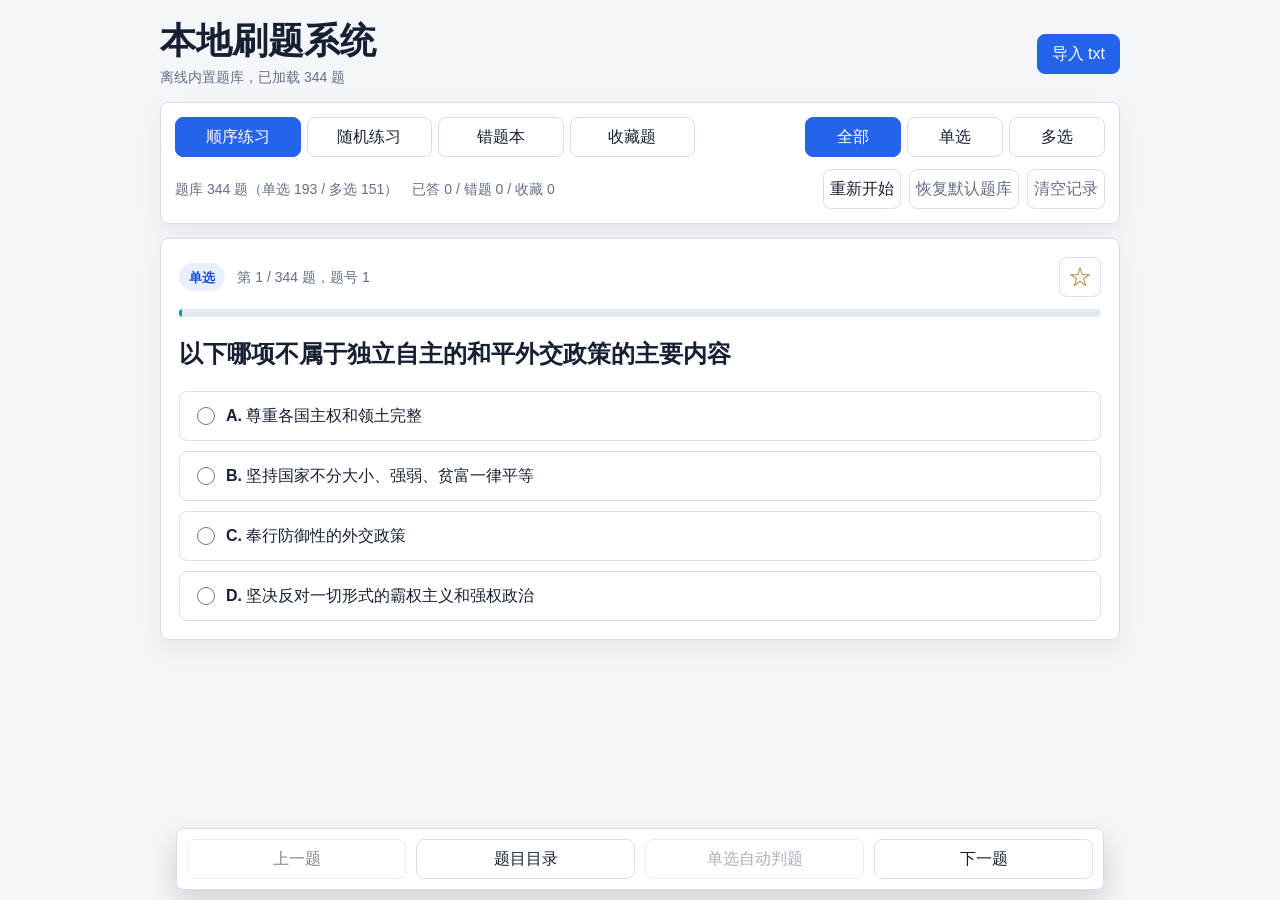
==== commit 8464a463: "keep quiz navigation controls fixed" ====
--- a/tablet-offline.html
+++ b/tablet-offline.html
@@ -342,9 +342,11 @@
   display: grid;
   grid-template-columns: repeat(4, minmax(0, 1fr));
   gap: 10px;
-  margin-top: 16px;
-  position: sticky;
+  position: fixed;
+  left: 50%;
   bottom: 10px;
+  width: min(928px, calc(100% - 24px));
+  transform: translateX(-50%);
   z-index: 20;
   padding: 10px;
   border: 1px solid var(--line);
@@ -522,6 +524,7 @@
   .nav-row {
     grid-template-columns: repeat(2, minmax(0, 1fr));
     bottom: 8px;
+    width: calc(100% - 16px);
   }
 }
 
